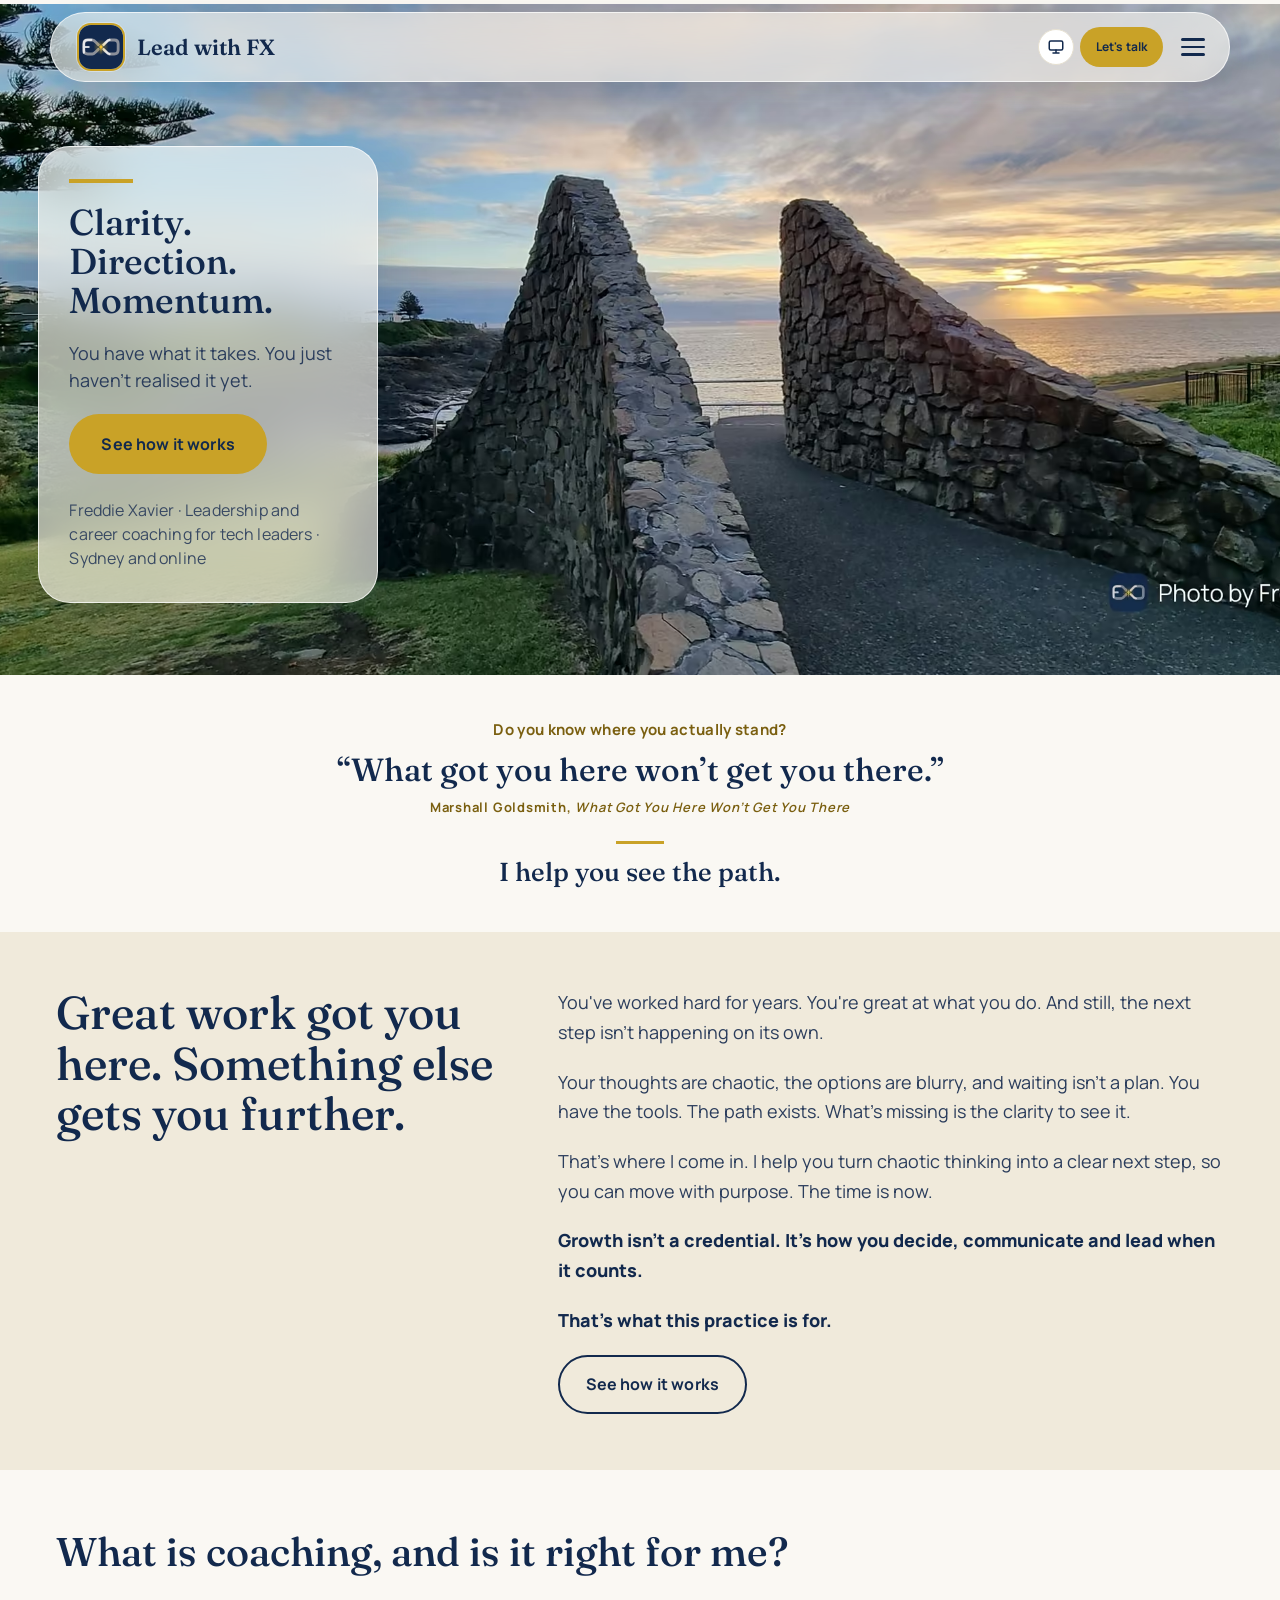
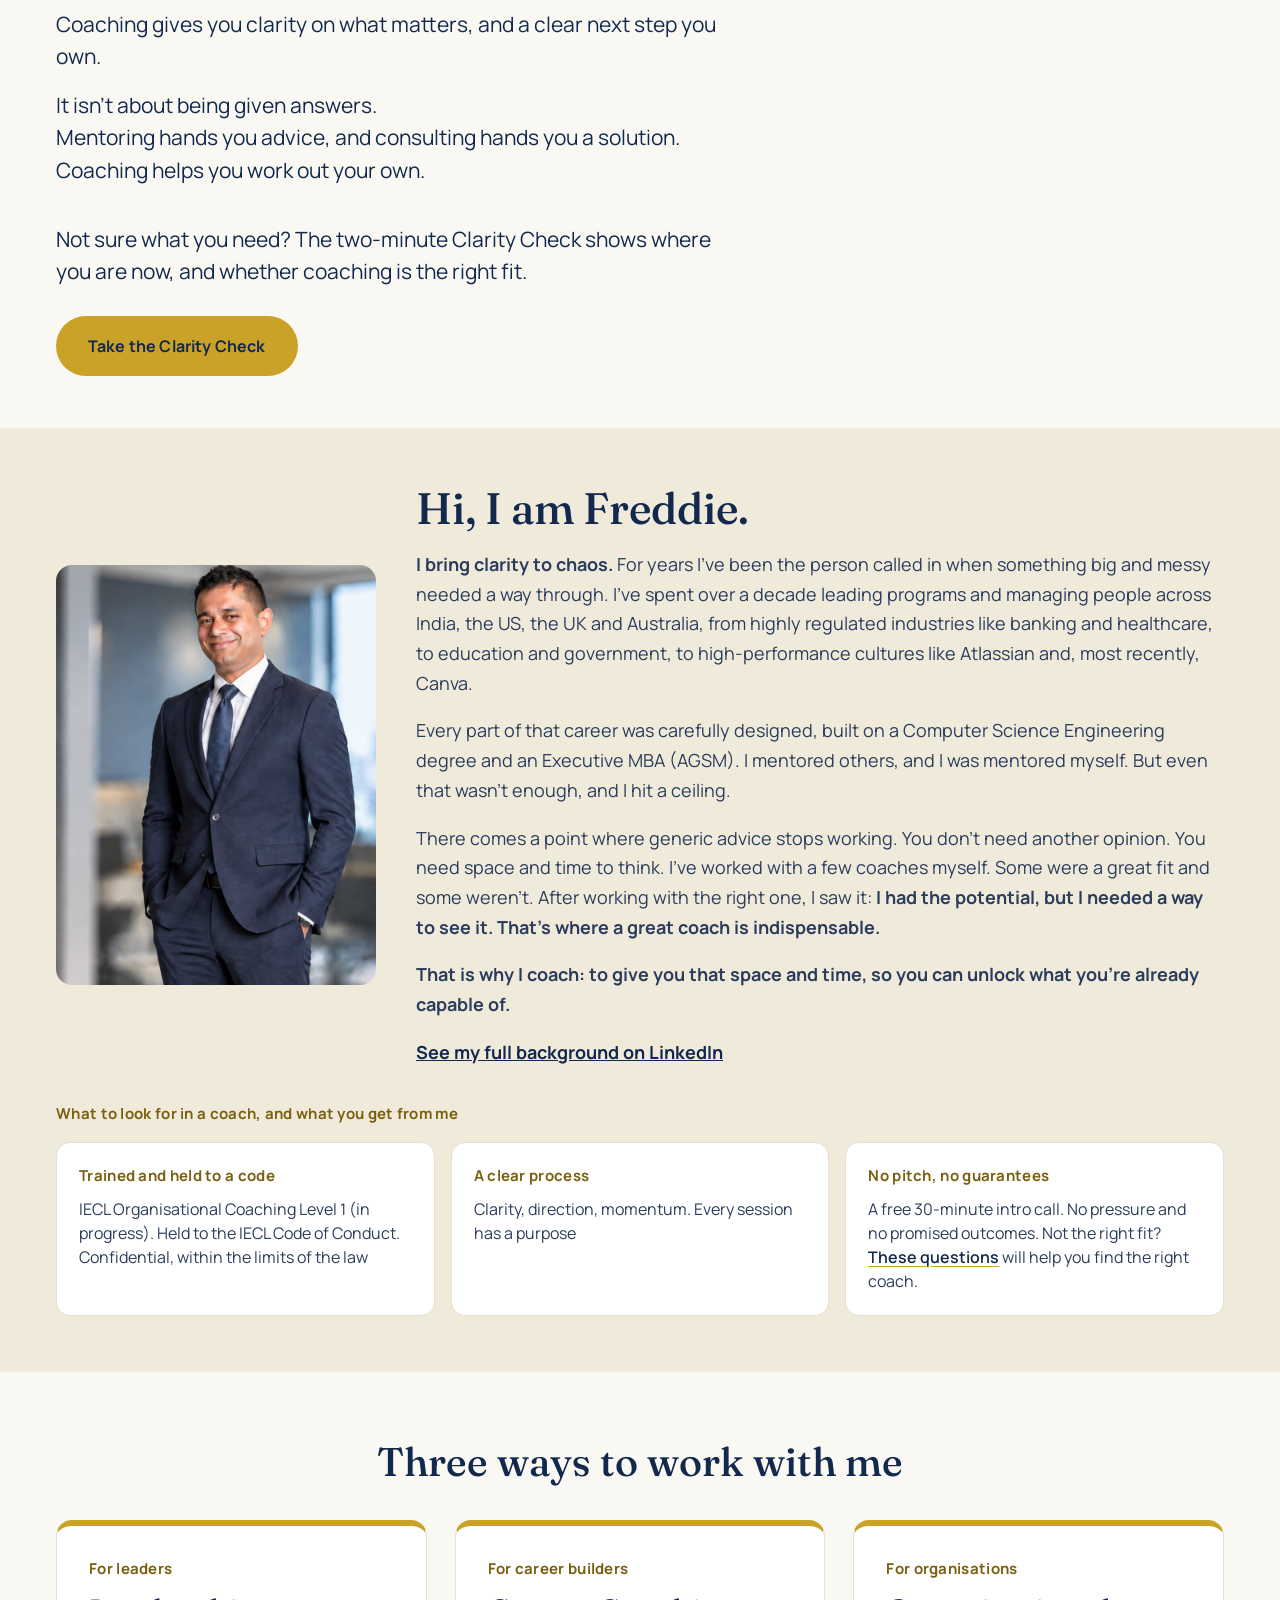
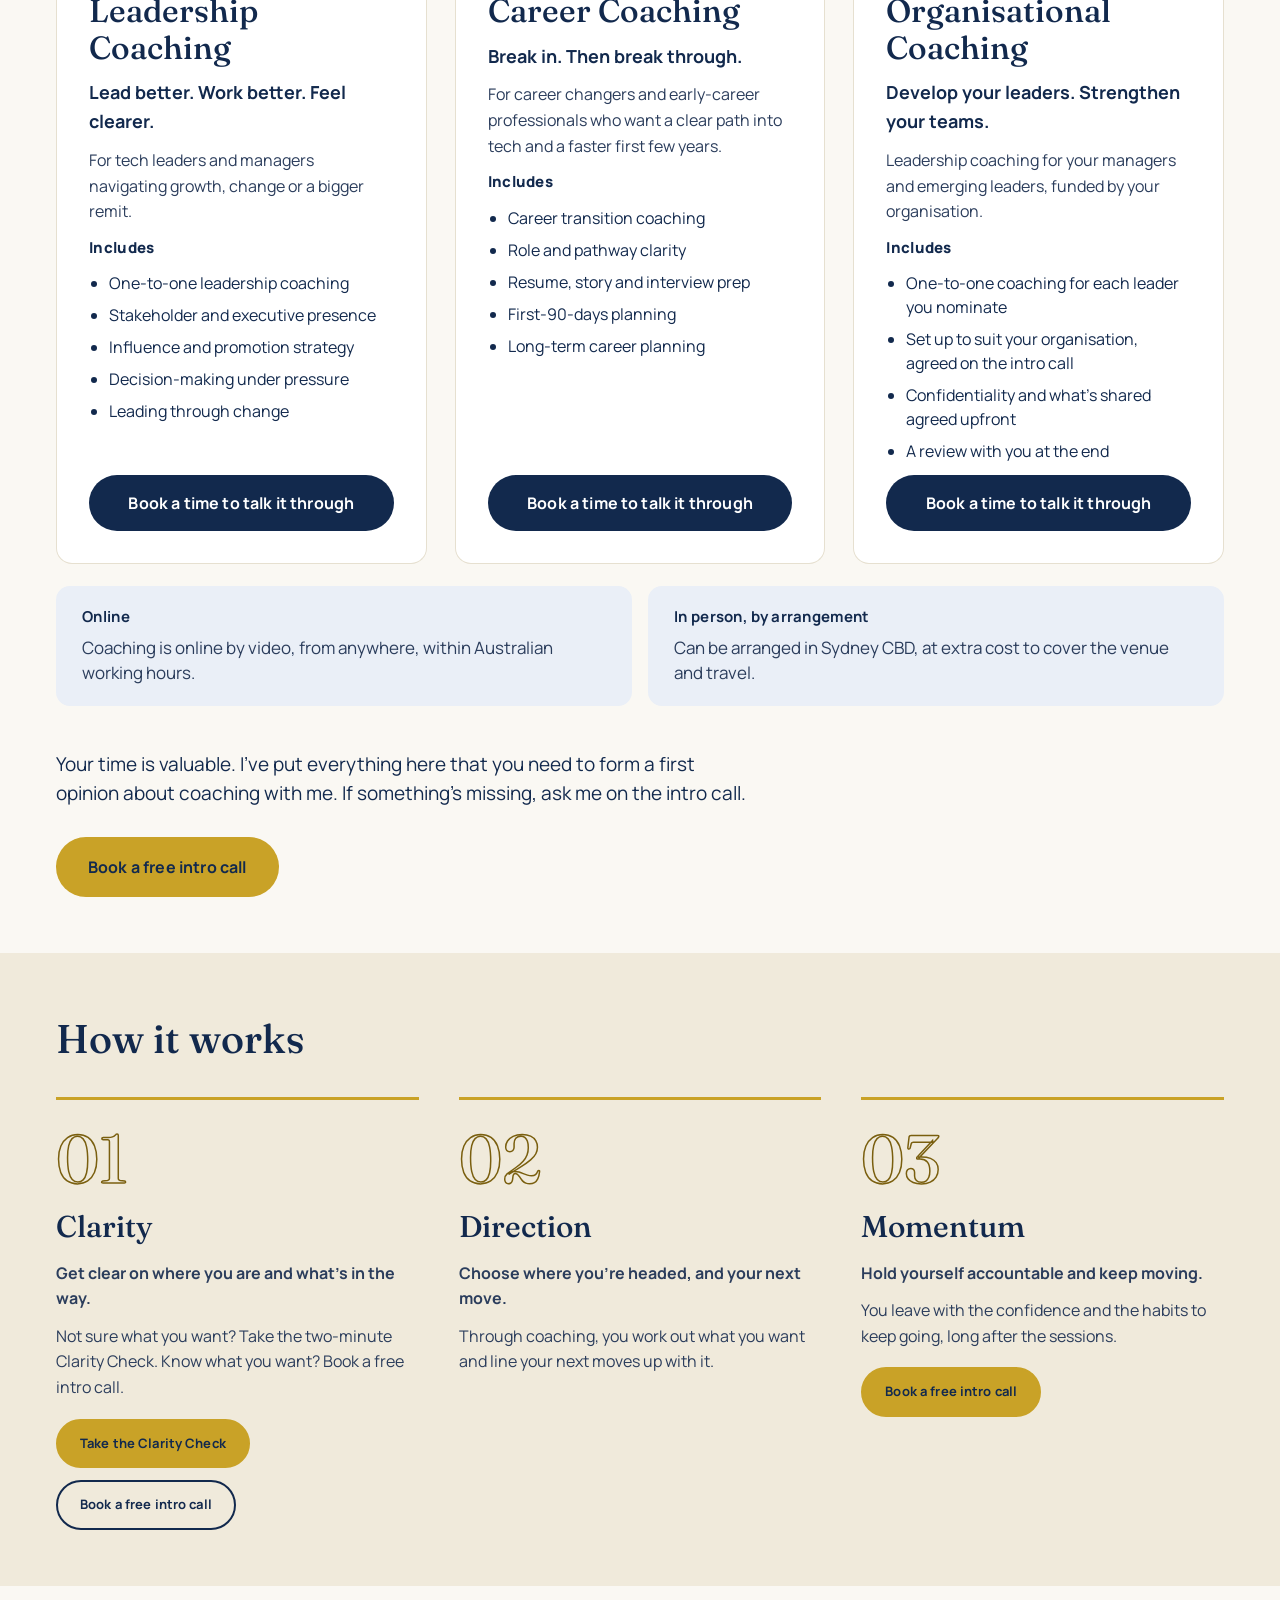
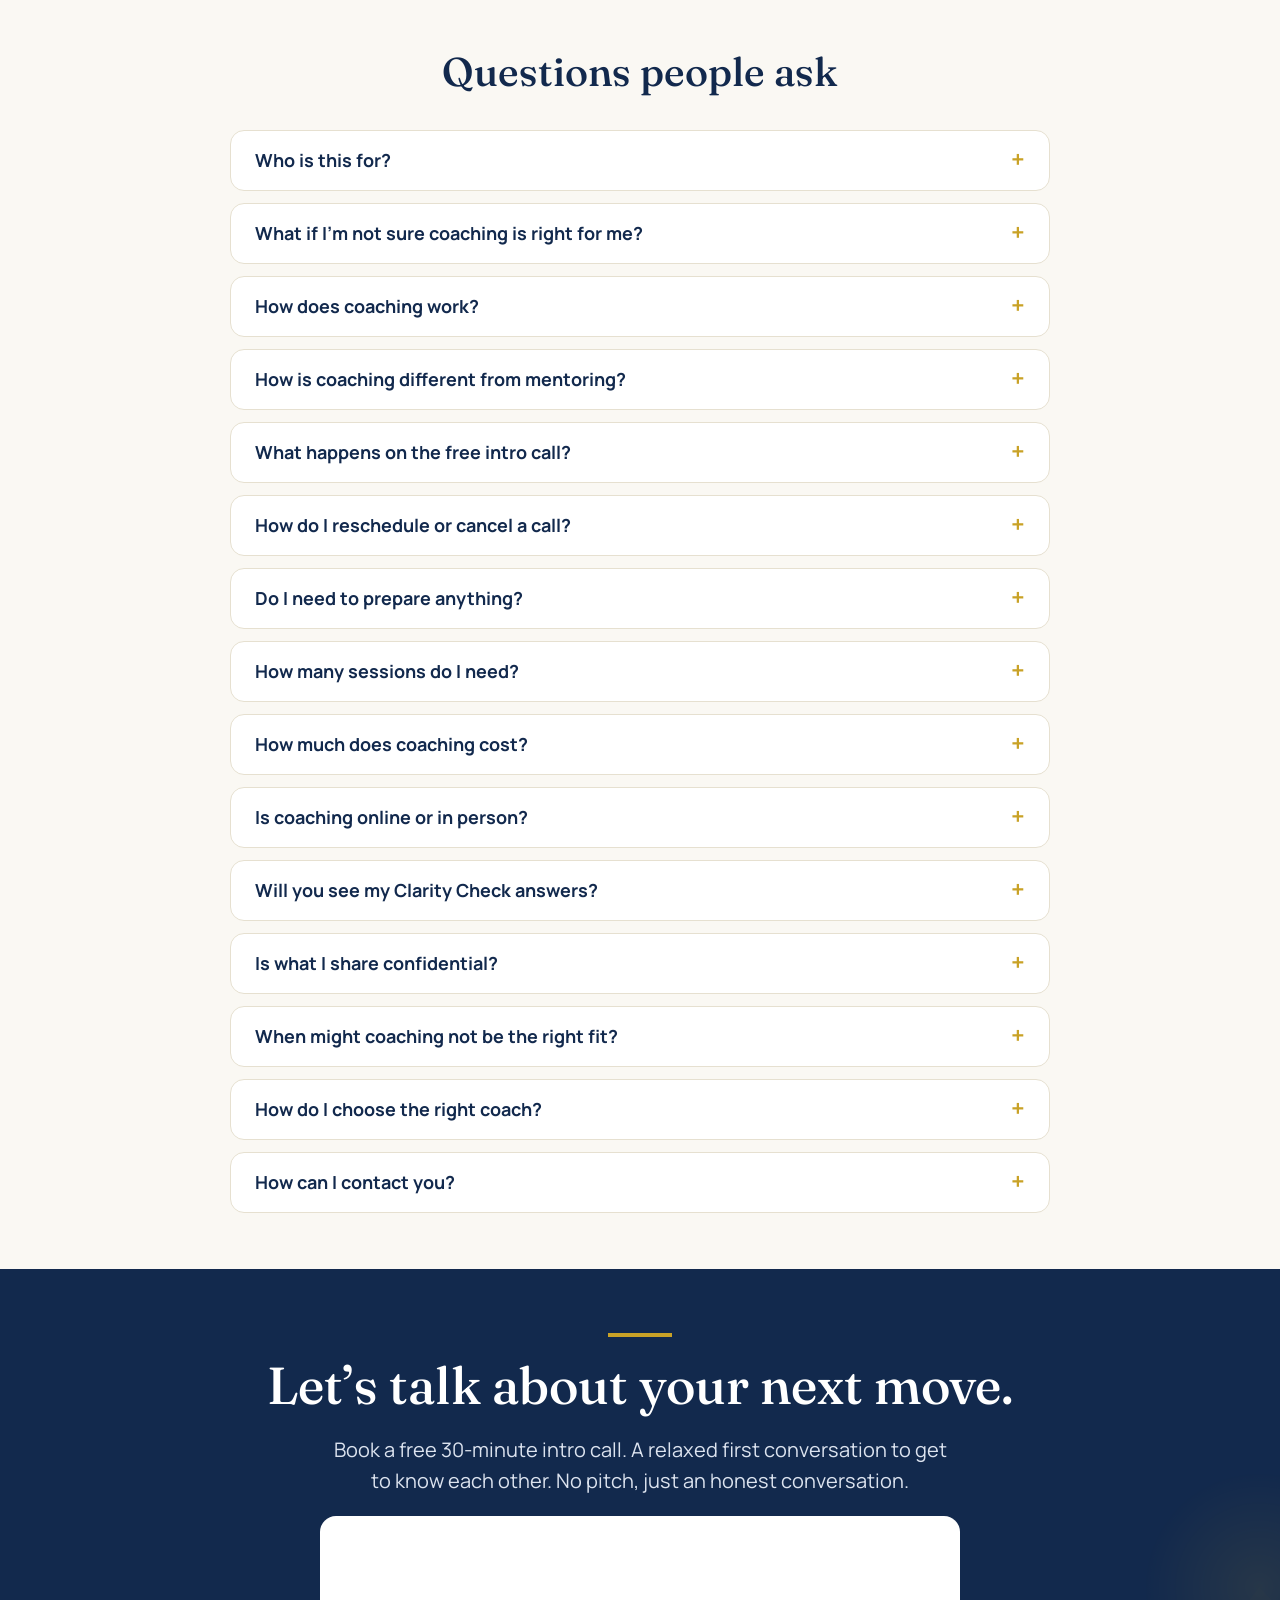
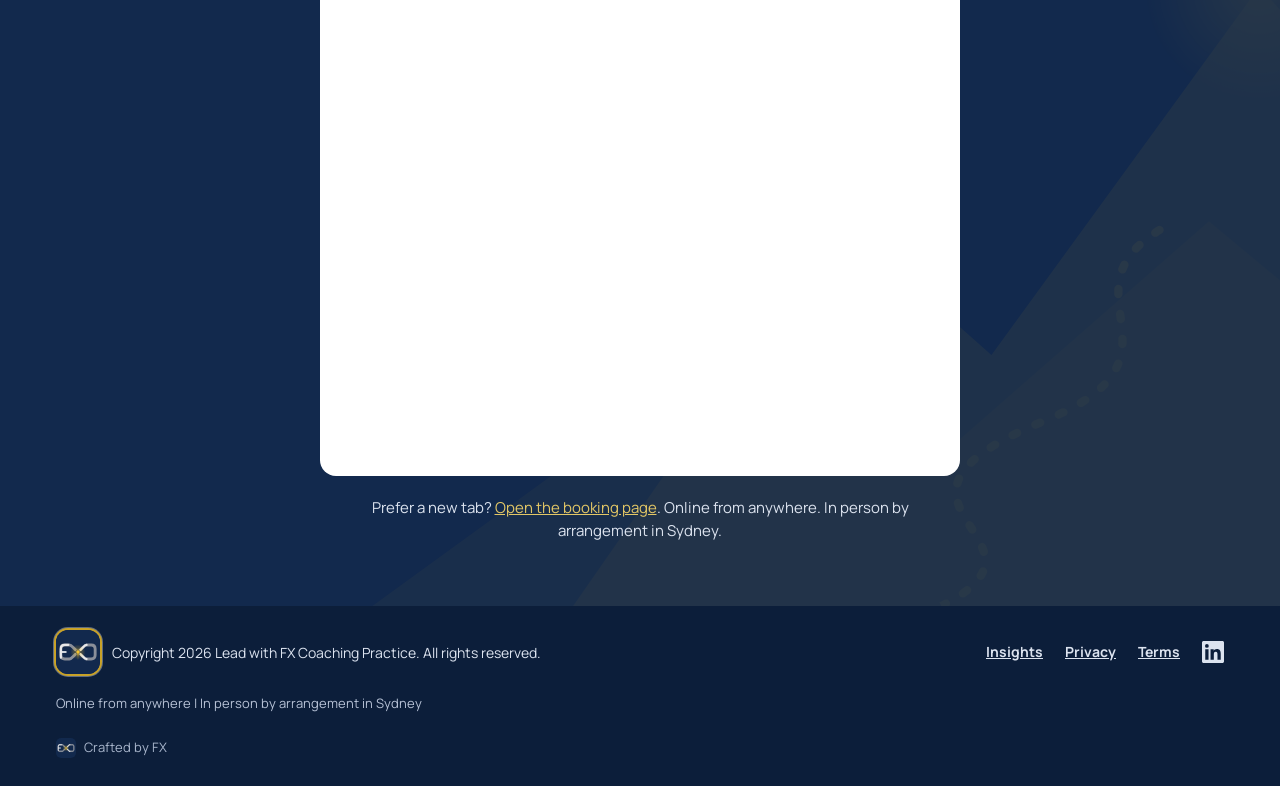
==== index.html @ ae0ab4ae "Hero: move the card clear of the bridge and keep the photo credit visible Co-Authored-By: Claude Son" ====
<!doctype html>
<html lang="en">
<head>
<meta charset="utf-8">
<meta http-equiv="Content-Security-Policy" content="default-src 'self'; script-src 'self' 'sha256-2ufQ0UhHi3+rGdpqQ7IaGDzlIDb8QMgaIqjZW0lpATk=' 'sha256-X4StiVRqpYrQvu+tMo2XAr5zSpNzw90L1ylRMOkAt7A=' 'sha256-OOnIcDbN0qAFC7D131D8ZDPQ1z05ZRPEQe1DuTAQ84c=' 'sha256-YZJuyROIG2KQkPyxyrVtnGCEO/Y77B6Yl5Ez3kwA5Gg=' https://assets.calendly.com https://gc.zgo.at https://challenges.cloudflare.com; style-src 'self' 'unsafe-inline' https://assets.calendly.com; img-src 'self' data: https://leadwithfx.goatcounter.com https://assets.calendly.com https://*.calendly.com; font-src 'self'; connect-src 'self' https://clarity-report.leadwithfx.workers.dev https://leadwithfx.goatcounter.com https://*.calendly.com; frame-src https://calendly.com https://challenges.cloudflare.com; base-uri 'self'; form-action 'self'; object-src 'none'">
<meta name="tdm-reservation" content="1">
<meta name="tdm-policy" content="https://leadwithfx.com/terms.html">
<meta name="robots" content="index,follow,noai,noimageai">
<meta name="viewport" content="width=device-width, initial-scale=1">
<title>Leadership &amp; Career Coaching for Tech Leaders | Sydney &amp; Online | Lead with FX Coaching Practice</title>
<meta name="description" content="Leadership and career coaching for tech leaders, managers, career changers and early-career professionals. Online from anywhere, with in-person sessions in Sydney CBD by arrangement. Book a free 30-minute intro call.">
<link rel="canonical" href="https://leadwithfx.com/">
<meta name="google-site-verification" content="v1JscwedEsc5ATlHTdnv7Ork-d0V5DIsEmRDX_oUsU8">
<meta name="theme-color" content="#12294D">
<meta property="og:type" content="website">
<meta property="og:site_name" content="Lead with FX">
<meta property="og:title" content="Lead with FX | Leadership &amp; Career Coaching Practice">
<meta property="og:description" content="Leadership and career coaching for tech leaders and career builders. Online from anywhere, in person by arrangement in Sydney. Book a free intro call.">
<meta property="og:url" content="https://leadwithfx.com/">
<meta property="og:image" content="https://leadwithfx.com/og.png">
<meta name="twitter:card" content="summary_large_image">
<link rel="icon" href="favicon.svg" type="image/svg+xml">
<link rel="apple-touch-icon" href="apple-touch-icon.png">
<script data-goatcounter="https://leadwithfx.goatcounter.com/count" async src="https://gc.zgo.at/count.js"></script>
<link rel="preload" href="fonts/manrope.woff" as="font" type="font/woff" crossorigin>
<link rel="preload" href="fonts/fraunces.woff" as="font" type="font/woff" crossorigin>
<script>try{var t=localStorage.getItem("lwfx-theme");if(t==="light"||t==="dark")document.documentElement.setAttribute("data-theme",t)}catch(e){}</script>
<link rel="preload" as="image" href="hero-photo-2200.avif" type="image/avif" media="(min-width:901px)" fetchpriority="high">
<link rel="preload" as="image" href="hero-photo-1600.avif" type="image/avif" media="(max-width:900px)" fetchpriority="high">
<link rel="stylesheet" href="styles.css?v=20261202">
<script type="application/ld+json">{"@context": "https://schema.org", "@graph": [{"@type": "ProfessionalService", "@id": "https://leadwithfx.com/#business", "name": "Lead with FX", "url": "https://leadwithfx.com/", "image": "https://leadwithfx.com/og.png", "logo": "https://leadwithfx.com/logo-mark.png", "description": "Leadership and career coaching for tech leaders, managers, career changers and early-career professionals. Online from anywhere, with in-person sessions in Sydney CBD by arrangement.", "areaServed": [{"@type": "City", "name": "Sydney"}, {"@type": "Place", "name": "Online from anywhere"}], "founder": {"@id": "https://leadwithfx.com/#freddie"}, "email": "leadwithfx@gmail.com", "sameAs": ["https://www.linkedin.com/in/freddiexavier"]}, {"@type": "Person", "@id": "https://leadwithfx.com/#freddie", "name": "Freddie Xavier", "jobTitle": "Leadership and career coach", "url": "https://leadwithfx.com/", "image": "https://leadwithfx.com/headshot.jpg", "sameAs": ["https://www.linkedin.com/in/freddiexavier"], "worksFor": {"@id": "https://leadwithfx.com/#business"}}, {"@type": "FAQPage", "mainEntity": [{"@type": "Question", "name": "Who is this for?", "acceptedAnswer": {"@type": "Answer", "text": "Tech leaders and managers who want to step up, and career changers and early-career professionals who want a clear direction. If you're capable but unsure of the next move, this is for you."}}, {"@type": "Question", "name": "What if I'm not sure coaching is right for me?", "acceptedAnswer": {"@type": "Answer", "text": "Start with the two-minute Clarity Check, or book the free intro call. There is no obligation either way."}}, {"@type": "Question", "name": "How does coaching work?", "acceptedAnswer": {"@type": "Answer", "text": "It starts with a free intro call, a relaxed conversation to get to know each other and see if we click. If we both want to go ahead, we sign a short agreement covering confidentiality and the other terms. Then we meet for sessions, ideally once a month. Life happens, so extra casual sessions are available during that period, subject to my availability."}}, {"@type": "Question", "name": "How is coaching different from mentoring?", "acceptedAnswer": {"@type": "Answer", "text": "A mentor shares what worked for them. A coach helps you find your own answers and act on them. I've done both, and coaching is how I help you unlock what's already strong in you. See what coaching is."}}, {"@type": "Question", "name": "What happens on the free intro call?", "acceptedAnswer": {"@type": "Answer", "text": "It's a relaxed 30-minute conversation to get to know each other and see if we click. I'll learn a little about where you are and where you want to go. No pitch."}}, {"@type": "Question", "name": "How do I reschedule or cancel a call?", "acceptedAnswer": {"@type": "Answer", "text": "Use the link in your booking confirmation email. If you can't, email me at leadwithfx@gmail.com, ideally at least 72 hours before the call."}}, {"@type": "Question", "name": "Do I need to prepare anything?", "acceptedAnswer": {"@type": "Answer", "text": "No. Come as you are. If it helps, think about one decision or goal that's on your mind."}}, {"@type": "Question", "name": "How many sessions do I need?", "acceptedAnswer": {"@type": "Answer", "text": "I recommend four sessions over four months. That is where I find coaching goes beneath the surface and people start to unlock what they’re capable of."}}, {"@type": "Question", "name": "How much does coaching cost?", "acceptedAnswer": {"@type": "Answer", "text": "Sessions are $250 to $350 each, including GST, depending on the format and how often we meet. I recommend four sessions over four months, so most people invest between $1,000 and $1,400 in total. We'll talk through your goals and agree what fits on a free intro call, with no pressure to book."}}, {"@type": "Question", "name": "Is coaching online or in person?", "acceptedAnswer": {"@type": "Answer", "text": "Online. Coaching is by video, from anywhere, within Australian working hours. In-person sessions can be arranged in Sydney CBD, at extra cost to cover the venue and travel."}}, {"@type": "Question", "name": "Will you see my Clarity Check answers?", "acceptedAnswer": {"@type": "Answer", "text": "Only if you ask me to. Your answers stay in your browser unless you choose to have your full Clarity Report prepared and tick the box that lets me see them before a call."}}, {"@type": "Question", "name": "Is what I share confidential?", "acceptedAnswer": {"@type": "Answer", "text": "Yes. What you share stays between us, within the limits of the law. If your organisation is funding the coaching, what is shared with them is agreed upfront and covers only what you are comfortable sharing. I'm completing my certification through IECL, and as a participant I'm held to the IECL Code of Conduct."}}, {"@type": "Question", "name": "When might coaching not be the right fit?", "acceptedAnswer": {"@type": "Answer", "text": "If coaching isn’t right for you at the moment, that’s fine. The intro call will help us both see that. And if we turn out not to be the right fit, the next question will help you find someone who is."}}, {"@type": "Question", "name": "How do I choose the right coach?", "acceptedAnswer": {"@type": "Answer", "text": "Whoever you choose, ask them: What training do you have, and what is still in progress? What code of conduct do you work to? How do you keep what I share confidential? What does a session look like? Is there a free first call with no hard sell? Be wary of anyone who guarantees results or promises to hand you the answers. I’m happy to answer every one of these, including that my IECL certification is in progress. If we’re not the right fit, I’d rather you find someone who is."}}, {"@type": "Question", "name": "How can I contact you?", "acceptedAnswer": {"@type": "Answer", "text": "Drop me a message on this page, or email me at leadwithfx@gmail.com. I'll reply as soon as I see it, but please allow up to 72 hours. If you'd rather talk, book a free intro call."}}]}]}</script>
</head>
<body>

<!-- To change where every "Book a free intro call" button goes, search this file for https://calendly.com/freddie-rx and replace it. -->

<header class="nav">
  <div class="wrap nav-inner">
    <a class="brand" href="#top" aria-label="Lead with FX home">
      <!-- Replace this placeholder with: <img src="logo.png" alt="Lead with FX" height="48"> -->
      <img class="logo-img" src="logo-mark.svg" alt="" width="44" height="44">
      <span class="brand-name">Lead with FX</span>
    </a>
    <nav class="nav-links" id="nav-links" aria-label="Main">
      <a href="#what-is-coaching">Is Coaching For You?</a>
      <a href="#about">Why Me?</a>
      <a href="#coaching">Work Together</a>
      <a href="#method">How It Works</a>
      <a href="#faq">Questions?</a>
      <a href="#contact">Contact</a>
      <a class="btn btn-gold btn-sm" href="#book">Let's talk</a>
    </nav>
    <button id="nav-toggle" class="nav-toggle" type="button" aria-expanded="false" aria-controls="nav-links" aria-label="Open menu"><span></span><span></span><span></span></button>
  </div>
</header>

<a class="skip" href="#main">Skip to content</a>
<main id="main">

<section id="top" class="hero">
  <div class="wrap hero-inner">
    <div class="hero-copy glass">
      <div class="rule"></div>
      <h1><a class="h1-link" href="#method">Clarity. Direction. Momentum.</a></h1>
      <p class="hero-sub">You have what it takes. You just haven&rsquo;t realised it yet.</p>
      <a class="btn btn-gold" href="#method">See how it works</a>
      <p class="hero-by">Freddie Xavier &middot; Leadership and career coaching for tech leaders &middot; Sydney and online</p>
    </div>
  </div>
</section>

<section class="statement">
  <div class="wrap center">
    <h2 class="eyebrow">Do you know where you actually stand?</h2>
    <figure class="pullquote">
      <blockquote class="statement-text">&ldquo;What got you here won&rsquo;t get you there.&rdquo;</blockquote>
      <figcaption>Marshall Goldsmith, <cite>What Got You Here Won&rsquo;t Get You There</cite></figcaption>
    </figure>
    <p class="quote-after">I help you see the path.</p>
  </div>
</section>

<section id="story" class="story">
  <div class="wrap story-inner">
    <h2 class="story-heading">Great work got you here. Something else gets you further.</h2>
    <div class="story-body">
      <p>You've worked hard for years. You're great at what you do. And still, the next step isn't happening on its own.</p>
      <p>Your thoughts are chaotic, the options are blurry, and waiting isn't a plan. You have the tools. The path exists. What's missing is the clarity to see it.</p>
      <p>That's where I come in. I help you turn chaotic thinking into a clear next step, so you can move with purpose. The time is now.</p>
      <p class="strong">Growth isn't a credential. It's how you decide, communicate and lead when it counts.</p>
      <p class="strong">That's what this practice is for.</p>
      <a class="btn btn-outline" href="#method">See how it works</a>
    </div>
  </div>
</section>

<section id="what-is-coaching" class="diff">
  <div class="wrap">
    <h2 class="section-title">What is coaching, and is it right for me?</h2>
    <p class="diff-note">Coaching gives you clarity on what matters, and a clear next step you own.</p>
    <p class="diff-note">It isn&rsquo;t about being given answers.<br>Mentoring hands you advice, and consulting hands you a solution. Coaching helps you work out your own.</p>
    <p class="diff-note diff-gap">Not sure what you need? The two-minute Clarity Check shows where you are now, and whether coaching is the right fit.</p>
    <div class="diff-cta"><a class="btn btn-gold" href="quiz.html">Take the Clarity Check</a></div>
  </div>
</section>

<section id="about" class="about">
  <div class="wrap about-inner">
    
    <img class="headshot" src="headshot.jpg" alt="Freddie Xavier" width="320" height="420">
    <div class="about-text">
      <h2>Hi, I am Freddie.</h2>
      <p><strong>I bring clarity to chaos.</strong> For years I&rsquo;ve been the person called in when something big and messy needed a way through. I&rsquo;ve spent over a decade leading programs and managing people across India, the US, the UK and Australia, from highly regulated industries like banking and healthcare, to education and government, to high-performance cultures like Atlassian and, most recently, Canva.</p>
      <p>Every part of that career was carefully designed, built on a Computer Science Engineering degree and an Executive MBA (AGSM). I mentored others, and I was mentored myself. But even that wasn&rsquo;t enough, and I hit a ceiling.</p>
      <p>There comes a point where generic advice stops working. You don&rsquo;t need another opinion. You need space and time to think. I&rsquo;ve worked with a few coaches myself. Some were a great fit and some weren&rsquo;t. After working with the right one, I saw it: <strong>I had the potential, but I needed a way to see it. That&rsquo;s where a great coach is indispensable.</strong></p>
      <p><strong>That is why I coach: to give you that space and time, so you can unlock what you&rsquo;re already capable of.</strong></p>
      <p><a class="about-link" href="https://www.linkedin.com/in/freddiexavier" target="_blank" rel="noopener">See my full background on LinkedIn</a></p>
    </div>
  </div>
  <div class="wrap">
    <h3 class="eyebrow again">What to look for in a coach, and what you get from me</h3>
    <div class="creds six">
      <div class="cred"><div class="label">Trained and held to a code</div><p>IECL Organisational Coaching Level 1 (in progress). Held to the IECL Code of Conduct. Confidential, within the limits of the law</p></div>
      <div class="cred"><div class="label">A clear process</div><p>Clarity, direction, momentum. Every session has a purpose</p></div>
      <div class="cred"><div class="label">No pitch, no guarantees</div><p>A free 30-minute intro call. No pressure and no promised outcomes. Not the right fit? <a class="faq-link" href="#choose-coach">These questions</a> will help you find the right coach.</p></div>
    </div>
  </div>
</section>

<section id="coaching" class="coaching">
  <div class="wrap">
    <h2 class="section-title">Three ways to work with me</h2>
    <div class="cards">
      <article class="card">
        <div class="label">For leaders</div>
        <h3>Leadership Coaching</h3>
        <p class="tagline">Lead better. Work better. Feel clearer.</p>
        <p>For tech leaders and managers navigating growth, change or a bigger remit.</p>
        <div class="includes">Includes</div>
        <ul>
          <li>One-to-one leadership coaching</li>
          <li>Stakeholder and executive presence</li>
          <li>Influence and promotion strategy</li>
          <li>Decision-making under pressure</li>
          <li>Leading through change</li>
        </ul>
        <a class="btn btn-navy" href="https://calendly.com/freddie-rx">Book a time to talk it through</a>
      </article>
      <article class="card">
        <div class="label">For career builders</div>
        <h3>Career Coaching</h3>
        <p class="tagline">Break in. Then break through.</p>
        <p>For career changers and early-career professionals who want a clear path into tech and a faster first few years.</p>
        <div class="includes">Includes</div>
        <ul>
          <li>Career transition coaching</li>
          <li>Role and pathway clarity</li>
          <li>Resume, story and interview prep</li>
          <li>First-90-days planning</li>
          <li>Long-term career planning</li>
        </ul>
        <a class="btn btn-navy" href="https://calendly.com/freddie-rx">Book a time to talk it through</a>
      </article>
      <article class="card">
        <div class="label">For organisations</div>
        <h3>Organisational Coaching</h3>
        <p class="tagline">Develop your leaders. Strengthen your teams.</p>
        <p>Leadership coaching for your managers and emerging leaders, funded by your organisation.</p>
        <div class="includes">Includes</div>
        <ul>
          <li>One-to-one coaching for each leader you nominate</li>
          <li>Set up to suit your organisation, agreed on the intro call</li>
          <li>Confidentiality and what&rsquo;s shared agreed upfront</li>
          <li>A review with you at the end</li>
        </ul>
        <a class="btn btn-navy" href="https://calendly.com/freddie-rx">Book a time to talk it through</a>
      </article>
    </div>
    <div class="meet">
      <div class="meet-card">
        <div class="label">Online</div>
        <p>Coaching is online by video, from anywhere, within Australian working hours.</p>
      </div>
      <div class="meet-card">
        <div class="label">In person, by arrangement</div>
        <p>Can be arranged in Sydney CBD, at extra cost to cover the venue and travel.</p>
      </div>
    </div>
    <p class="time-note">Your time is valuable. I&rsquo;ve put everything here that you need to form a first opinion about coaching with me. If something&rsquo;s missing, ask me on the intro call.</p>
    <div class="diff-cta"><a class="btn btn-gold" href="https://calendly.com/freddie-rx">Book a free intro call</a></div>
  </div>
</section>

<section class="proof" hidden><!-- Hidden until real testimonials are available: remove the hidden attribute to show. -->
  <div class="wrap">
    <h2 class="section-title">The outcomes speak for themselves</h2>
    <div class="cards three">
      <!-- Replace each placeholder card with a real client testimonial once you have permission to use it. -->
      <article class="quote"><div class="quote-head">[OUTCOME HEADLINE]</div><p>[Client quote coming soon]</p><div class="label">[ROLE, INDUSTRY]</div></article>
      <article class="quote"><div class="quote-head">[OUTCOME HEADLINE]</div><p>[Client quote coming soon]</p><div class="label">[ROLE, INDUSTRY]</div></article>
      <article class="quote"><div class="quote-head">[OUTCOME HEADLINE]</div><p>[Client quote coming soon]</p><div class="label">[ROLE, INDUSTRY]</div></article>
    </div>
  </div>
</section>

<section id="method" class="method">
  <div class="wrap">
    <h2 class="section-title light">How it works</h2>
    <div class="steps">
      <div class="step">
        <div class="num">01</div>
        <h3>Clarity</h3>
        <p class="step-lead">Get clear on where you are and what's in the way.</p>
        <p>Not sure what you want? Take the two-minute Clarity Check. Know what you want? Book a free intro call.</p>
        <div class="step-actions"><a class="btn btn-gold btn-sm" href="quiz.html">Take the Clarity Check</a><a class="btn btn-outline btn-sm" href="https://calendly.com/freddie-rx">Book a free intro call</a></div>
      </div>
      <div class="step">
        <div class="num">02</div>
        <h3>Direction</h3>
        <p class="step-lead">Choose where you're headed, and your next move.</p>
        <p>Through coaching, you work out what you want and line your next moves up with it.</p>
      </div>
      <div class="step">
        <div class="num">03</div>
        <h3>Momentum</h3>
        <p class="step-lead">Hold yourself accountable and keep moving.</p>
        <p>You leave with the confidence and the habits to keep going, long after the sessions.</p>
        <div class="step-actions"><a class="btn btn-gold btn-sm" href="https://calendly.com/freddie-rx">Book a free intro call</a></div>
      </div>
    </div>
  </div>
</section>

<section id="faq" class="faq">
  <div class="wrap faq-inner">
    <h2 class="section-title">Questions people ask</h2>
    <div class="faq-list">
      <details><summary>Who is this for?</summary><p>Tech leaders and managers who want to step up, and career changers and early-career professionals who want a clear direction. If you're capable but unsure of the next move, this is for you.</p></details>
      <details><summary>What if I&rsquo;m not sure coaching is right for me?</summary><p>Start with the two-minute <a href="quiz.html">Clarity Check</a>, or book the free intro call. There is no obligation either way.</p></details>
      <details><summary>How does coaching work?</summary><p>It starts with a free intro call, a relaxed conversation to get to know each other and see if we click. If we both want to go ahead, we sign a short agreement covering confidentiality and the other terms. Then we meet for sessions, ideally once a month. Life happens, so extra casual sessions are available during that period, subject to my availability.</p></details>
      <details><summary>How is coaching different from mentoring?</summary><p>A mentor shares what worked for them. A coach helps you find your own answers and act on them. I've done both, and coaching is how I help you unlock what's already strong in you. See <a class="faq-link" href="#what-is-coaching">what coaching is</a>.</p></details>
      <details><summary>What happens on the free intro call?</summary><p>It's a relaxed 30-minute conversation to get to know each other and see if we click. I'll learn a little about where you are and where you want to go. No pitch.</p></details>
      <details><summary>How do I reschedule or cancel a call?</summary><p>Use the link in your booking confirmation email. If you can&rsquo;t, email me at <a href="mailto:leadwithfx@gmail.com">leadwithfx@gmail.com</a>, ideally at least 72 hours before the call.</p></details>
      <details><summary>Do I need to prepare anything?</summary><p>No. Come as you are. If it helps, think about one decision or goal that's on your mind.</p></details>
      <details><summary>How many sessions do I need?</summary><p>I recommend four sessions over four months. That is where I find coaching goes beneath the surface and people start to unlock what they&rsquo;re capable of.</p></details>
      <details><summary>How much does coaching cost?</summary><p>Sessions are $250 to $350 each, including GST, depending on the format and how often we meet. I recommend four sessions over four months, so most people invest between $1,000 and $1,400 in total. We&rsquo;ll talk through your goals and agree what fits on a free intro call, with no pressure to book.</p></details>
      <details><summary>Is coaching online or in person?</summary><p>Online. Coaching is by video, from anywhere, within Australian working hours. In-person sessions can be arranged in Sydney CBD, at extra cost to cover the venue and travel.</p></details>
      <details><summary>Will you see my Clarity Check answers?</summary><p>Only if you ask me to. Your answers stay in your browser unless you choose to have your full Clarity Report prepared and tick the box that lets me see them before a call. See the <a href="privacy.html">privacy page</a>.</p></details>
      <details><summary>Is what I share confidential?</summary><p>Yes. What you share stays between us, within the limits of the law. If your organisation is funding the coaching, what is shared with them is agreed upfront and covers only what you are comfortable sharing. I'm completing my certification through IECL, and as a participant I'm held to the <a class="faq-link" href="https://www.iecl.com/policies" target="_blank" rel="noopener">IECL Code of Conduct</a>.</p></details>
      <details><summary>When might coaching not be the right fit?</summary><p>Coaching isn&rsquo;t therapy, so it isn&rsquo;t the right place for mental health concerns. A GP or psychologist is the right first step there. It also isn&rsquo;t for people who want me to hand over the answers (that&rsquo;s mentoring or consulting), or who aren&rsquo;t ready to make a change or put in the thinking between sessions. If coaching isn&rsquo;t right for you at the moment, that&rsquo;s fine. The intro call will help us both see that. And if we turn out not to be the right fit, the next question will help you find someone who is.</p></details>
      <details id="choose-coach"><summary>How do I choose the right coach?</summary><p>Whoever you choose, ask them: What training do you have, and what is still in progress? What code of conduct do you work to? How do you keep what I share confidential? What does a session look like? Is there a free first call with no hard sell? Be wary of anyone who guarantees results or promises to hand you the answers. I&rsquo;m happy to answer every one of these, including that my IECL certification is in progress. If we&rsquo;re not the right fit, I&rsquo;d rather you find someone who is.</p></details>
      <details id="contact"><summary>How can I contact you?</summary><div class="faq-body"><p>Drop me a message here, or email me at <a href="mailto:leadwithfx@gmail.com">leadwithfx@gmail.com</a>. I&rsquo;ll reply as soon as I see it, but please allow up to 72 hours. If you&rsquo;d rather talk, <a href="https://calendly.com/freddie-rx">book a free intro call</a>.</p>
        <div class="msgbox" id="msgbox">
          <button type="button" class="btn btn-gold btn-sm" id="msg-open" aria-expanded="false" aria-controls="msg-form" hidden>Drop me a message</button>
          <form id="msg-form" novalidate hidden>
            <div id="msg-step1" class="msg-step">
              <label for="msg-name">Your name</label>
              <input id="msg-name" type="text" autocomplete="given-name" maxlength="60" required>
              <label for="msg-email">Your email address</label>
              <input id="msg-email" type="email" autocomplete="email" maxlength="254" required>
              <label for="msg-text">Your message</label>
              <textarea id="msg-text" rows="5" maxlength="2000" required></textarea>
              <input id="msg-hp" class="hp" type="text" tabindex="-1" autocomplete="off" aria-hidden="true">
              <label class="msg-consent"><input id="msg-ok" type="checkbox"><span>I agree that Freddie can use my name, email and message to reply to me. <a href="privacy.html#messages">Privacy</a></span></label>
              <div id="msg-ts"></div>
              <button type="submit" class="btn btn-gold btn-sm">Email me a code</button>
            </div>
            <div id="msg-step2" class="msg-step" hidden>
              <p id="msg-sent-to"></p>
              <label for="msg-code">6-digit code</label>
              <input id="msg-code" type="text" inputmode="numeric" autocomplete="one-time-code" pattern="[0-9]*" maxlength="6">
              <div class="msg-row"><button type="submit" class="btn btn-gold btn-sm">Verify and send</button><button type="button" class="btn-link" id="msg-back">Change my details</button></div>
            </div>
            <p id="msg-status" role="status" aria-live="polite"></p>
          </form>
          <p id="msg-done" role="status" aria-live="polite" tabindex="-1" hidden></p>
        </div></div></details>
    </div>
  </div>
</section>

<section id="book" class="cta">
  <div class="wrap cta-inner">
    <div class="rule"></div>
    <h2>Let&rsquo;s talk about your next move.</h2>
    <p>Book a free 30-minute intro call. A relaxed first conversation to get to know each other. No pitch, just an honest conversation.</p>
    <div class="calendly-card">
      <div class="calendly-inline-widget" data-url="https://calendly.com/freddie-rx?hide_gdpr_banner=1" style="min-width:320px;height:560px;"></div>
      <script type="text/javascript" src="https://assets.calendly.com/assets/external/widget.js" async></script>
    </div>
    <p class="small">Prefer a new tab? <a class="alt-link" href="https://calendly.com/freddie-rx">Open the booking page</a>. Online from anywhere. In person by arrangement in Sydney.</p>
  </div>
</section>

</main>

<footer class="footer">
  <div class="wrap footer-inner">
    <div class="footer-brand">
      <img class="logo-img" src="logo-mark.svg" alt="" width="40" height="40">
      <span>Copyright 2026 Lead with FX Coaching Practice. All rights reserved.</span>
    </div>
    <nav class="footer-links" aria-label="Footer">
      <a href="insights.html">Insights</a><a href="privacy.html">Privacy</a><a href="terms.html">Terms</a>
      <a class="footer-social" href="https://www.linkedin.com/in/freddiexavier" target="_blank" rel="noopener" aria-label="Freddie Xavier on LinkedIn"><svg viewBox="0 0 24 24" width="22" height="22" aria-hidden="true" fill="currentColor"><path d="M20.45 20.45h-3.56v-5.57c0-1.33-.03-3.04-1.85-3.04-1.86 0-2.14 1.45-2.14 2.94v5.67H9.34V9h3.41v1.56h.05c.48-.9 1.64-1.85 3.37-1.85 3.6 0 4.27 2.37 4.27 5.45v6.29zM5.34 7.43a2.06 2.06 0 1 1 0-4.12 2.06 2.06 0 0 1 0 4.12zM7.12 20.45H3.56V9h3.56v11.45zM22.22 0H1.77C.79 0 0 .77 0 1.73v20.54C0 23.23.79 24 1.77 24h20.45c.98 0 1.78-.77 1.78-1.73V1.73C24 .77 23.2 0 22.22 0z"/></svg></a>
    </nav>
    <div class="footer-note">Online from anywhere | In person by arrangement in Sydney<span id="visitors" class="visitors" hidden></span></div>
    <a class="footer-credit" href="https://portfolio.leadwithfx.workers.dev/" target="_blank" rel="noopener" aria-label="Portfolio: websites and apps by FX"><img src="logo-mark.png" width="20" height="20" alt="" loading="lazy">Crafted by FX</a>
  </div>
</footer>
<div class="sticky-cta" id="sticky" aria-hidden="true"><a class="btn btn-gold" href="#book" tabindex="-1">Book a free intro call</a></div>
<script>
(function(){
  var bar=document.getElementById("sticky");if(!bar||!("IntersectionObserver" in window))return;
  var hero=document.querySelector(".hero .btn"),book=document.getElementById("book"),vis={hero:true,book:false};
  function upd(){var on=!vis.hero&&!vis.book;bar.classList.toggle("on",on);bar.setAttribute("aria-hidden",on?"false":"true");bar.querySelector("a").tabIndex=on?0:-1}
  new IntersectionObserver(function(e){vis.hero=e[0].isIntersecting;upd()}).observe(hero);
  new IntersectionObserver(function(e){vis.book=e[0].isIntersecting;upd()},{threshold:.05}).observe(book);
})();
</script>

<script>
(function(){
  document.documentElement.classList.add("js");
  var sel=".statement .wrap>*,.story .wrap>*,.card,.meet-card,.diff-card,.step,.about-text,.headshot,.cred,.faq-list details,.testimonial,.proof .wrap>*";
  var els=[].slice.call(document.querySelectorAll(sel));
  els.forEach(function(el,i){el.classList.add("reveal");var sib=el.parentNode?[].indexOf.call(el.parentNode.children,el):0;el.style.setProperty("--d",(Math.min(sib,4)*0.12)+"s")});
  if(!("IntersectionObserver" in window)){els.forEach(function(e){e.classList.add("in")});return}
  var io=new IntersectionObserver(function(es){es.forEach(function(e){if(e.isIntersecting){e.target.classList.add("in");io.unobserve(e.target)}})},{threshold:.12,rootMargin:"0px 0px -40px 0px"});
  els.forEach(function(e){io.observe(e)});
})();
</script>
<script>
/* Unique-visitor counter from GoatCounter. Shows only once the count reaches MIN_TO_SHOW (set to 0 to always show).
   Needs GoatCounter > Settings > "Allow adding visitor counts on your website" ticked. */
(function(){
  var MIN_TO_SHOW=100;
  fetch("https://leadwithfx.goatcounter.com/counter/TOTAL.json")
    .then(function(r){return r.ok?r.json():null})
    .then(function(d){
      if(!d)return;
      var n=parseInt(String(d.count_unique).replace(/[^0-9]/g,""),10);
      if(isNaN(n)||n<MIN_TO_SHOW)return;
      var el=document.getElementById("visitors");
      el.textContent=" | "+n.toLocaleString("en-AU")+" unique visitors";
      el.hidden=false;
    }).catch(function(){});
})();
</script>
<script src="nav.js" defer></script>
<script src="contact.js" defer></script>
</body>
</html>
---- styles.css ----
@font-face{font-family:'Manrope';font-style:normal;font-weight:400 800;font-display:swap;src:url(fonts/manrope.woff) format('woff')}
@font-face{font-family:'Fraunces';font-style:normal;font-weight:500 600;font-display:swap;src:url(fonts/fraunces.woff) format('woff')}
:root{
  --ink:#12294D;
  --card:#fff;
  --navy:#12294D;
  --navy-deep:#0C1E3A;
  --gold:#C9A227;
  --gold-text:#7A5F0F;
  --ivory:#FAF8F3;
  --sand:#F0EADB;
  --line:#E6E0D0;
  --ink-soft:#2B3D5C;
  --on-navy:#DCE3EF;
}
*{box-sizing:border-box}
html{scroll-behavior:smooth}
body{margin:0;background:var(--ivory);color:var(--ink);font-family:'Manrope',system-ui,sans-serif;line-height:1.5}
a{color:inherit}
h1,h2,h3{font-family:'Fraunces',Georgia,serif;font-weight:500;margin:0}
p{margin:0}
.wrap{max-width:1280px;margin:0 auto;padding:0 56px}
.center{text-align:center}

/* Buttons */
.btn{display:inline-block;text-decoration:none;font-weight:800;letter-spacing:.06em;font-size:15px;padding:18px 32px;border-radius:999px;text-align:center;transition:opacity .15s}
.btn:hover{opacity:.9}
.btn-sm{font-size:13px;padding:13px 22px}
.btn-gold{background:var(--gold);color:var(--navy)}
.btn-navy{background:var(--navy);color:#fff;font-size:14px;padding:16px 24px;margin-top:auto}
.btn-outline{border:2px solid var(--ink);color:var(--ink);font-size:14px;padding:14px 26px;align-self:flex-start}
.btn:focus-visible,a:focus-visible{outline:3px solid var(--gold);outline-offset:3px}

/* Labels */
.label{font-size:13px;font-weight:800;letter-spacing:.14em;text-transform:uppercase;color:var(--gold-text)}
.eyebrow{font-family:'Manrope',sans-serif;font-size:14px;letter-spacing:.16em;text-transform:uppercase;font-weight:800;color:var(--gold-text)}
.rule{width:64px;height:4px;background:var(--gold)}

/* Nav */
.nav{background:var(--ivory);border-bottom:1px solid var(--line);position:sticky;top:0;z-index:10}
.nav-inner{display:flex;flex-wrap:wrap;gap:16px;align-items:center;justify-content:space-between;padding-top:14px;padding-bottom:14px}
.brand{display:flex;align-items:center;gap:14px;text-decoration:none}
.brand-name{font-family:'Fraunces',Georgia,serif;font-size:22px;font-weight:600}
.nav-links{display:flex;flex-wrap:wrap;gap:26px;align-items:center;font-size:13px;font-weight:800;letter-spacing:.08em;text-transform:uppercase}
.nav-links a{text-decoration:none}
.nav-links a.btn{letter-spacing:.08em}

/* Hero */
.hero{background:var(--navy);color:#fff;position:relative;overflow:hidden}
.hero::before{content:"";position:absolute;inset:0;background:url(hero-bg.svg) center/cover no-repeat;opacity:.16;pointer-events:none}
.hero-inner{position:relative;padding-top:44px;padding-bottom:52px;display:flex;flex-direction:column;gap:20px;align-items:flex-start}
.hero h1{font-size:52px;line-height:1.08;max-width:760px}
.hero-sub{font-size:21px;line-height:1.5;max-width:680px;color:var(--on-navy)}

/* Statement */
.statement{padding:96px 0}
.statement .wrap{display:flex;flex-direction:column;gap:24px;align-items:center}
.statement-text{font-family:'Fraunces',Georgia,serif;font-size:38px;line-height:1.25;max-width:900px}

/* Story */
.story{background:var(--sand)}
.story-inner{padding-top:96px;padding-bottom:96px;display:flex;flex-wrap:wrap;gap:64px}
.story-heading{flex:1 1 320px;font-size:46px;line-height:1.1}
.story-body{flex:1.6 1 440px;display:flex;flex-direction:column;gap:20px;font-size:18px;line-height:1.65;color:var(--ink-soft)}
.story-body .strong{font-weight:800;color:var(--ink)}

/* Coaching */
.coaching{padding:104px 0 96px}
.section-title{font-size:48px;text-align:center;margin-bottom:48px}
.section-title.light{color:#fff;text-align:left}
.cards{display:flex;flex-wrap:wrap;gap:28px}
.card{flex:1 1 400px;min-width:0;background:var(--card);border:1px solid var(--line);border-top:6px solid var(--gold);border-radius:16px;padding:44px 40px;display:flex;flex-direction:column;gap:16px}
.card h3{font-size:32px;line-height:1.15}
.card .tagline{font-size:18px;font-weight:700;color:var(--ink)}
.card p{font-size:16px;line-height:1.6;color:var(--ink-soft)}
.includes{font-size:13px;font-weight:800;letter-spacing:.08em;text-transform:uppercase}
.card ul{margin:0;padding-left:20px;display:flex;flex-direction:column;gap:8px;font-size:16px}
.meet{display:flex;flex-wrap:wrap;gap:20px;margin-top:32px}
.meet-card{flex:1 1 360px;background:#EAEFF7;border-radius:14px;padding:28px 32px;display:flex;flex-direction:column;gap:6px;font-size:17px;color:var(--ink-soft)}
.meet-card .label{color:var(--ink)}

/* Method */
.method{background:var(--navy);color:#fff;padding:96px 0}
.steps{display:flex;flex-wrap:wrap;gap:40px}
.step{flex:1 1 260px;min-width:0;position:relative;padding-top:27px;display:flex;flex-direction:column;gap:12px}
.num{font-size:14px;font-weight:800;letter-spacing:.14em;color:var(--gold)}
.step h3{font-size:30px}
.step-lead{font-weight:700;color:#fff}
.step p{font-size:16px;line-height:1.6;color:var(--on-navy)}

/* About */
.about{padding:96px 0}
.about-inner{display:flex;flex-wrap:wrap;gap:56px;align-items:center;margin-bottom:56px}
.headshot{flex:0 1 320px;width:320px;max-width:100%;height:auto;aspect-ratio:320/420;object-fit:cover;border-radius:16px;background:var(--line)}
.about-text{flex:1.5 1 420px;display:flex;flex-direction:column;gap:18px;font-size:18px;line-height:1.65;color:var(--ink-soft)}
.about-text h2{font-size:44px;line-height:1.1;color:var(--ink)}
.creds{display:flex;flex-wrap:wrap;gap:20px;margin-top:24px}
.cred{flex:1 1 240px;min-width:0;background:var(--card);border:1px solid var(--line);border-radius:14px;padding:28px;display:flex;flex-direction:column;gap:10px;font-size:16px;color:var(--ink-soft)}

/* Proof */
.proof{background:var(--sand);padding:96px 0}
.quote{flex:1 1 300px;min-width:0;background:var(--card);border-radius:16px;padding:32px;display:flex;flex-direction:column;gap:16px}
.quote-head{font-family:'Fraunces',Georgia,serif;font-size:24px}
.quote p{font-size:16px;line-height:1.6;color:var(--ink-soft);font-style:italic}

/* CTA */
.cta{background:var(--navy);color:#fff;position:relative;overflow:hidden}
.cta::before{content:"";position:absolute;inset:0;background:url(hero-bg.svg) center bottom/cover no-repeat;opacity:.12;pointer-events:none}
.cta-inner{position:relative;padding-top:104px;padding-bottom:104px;display:flex;flex-direction:column;gap:28px;align-items:center;text-align:center}
.cta h2{font-size:52px;line-height:1.1;max-width:800px}
.cta p{font-size:20px;line-height:1.55;max-width:620px;color:var(--on-navy)}
.cta p.small{font-size:15px}

/* Footer */
.footer{background:var(--navy-deep);color:var(--on-navy);font-size:14px}
.footer-inner{padding-top:36px;padding-bottom:36px;display:flex;flex-wrap:wrap;gap:20px;justify-content:space-between;align-items:center}
.footer-brand{display:flex;align-items:center;gap:12px}
.footer-links{display:flex;flex-wrap:wrap;gap:22px;font-weight:700}
.footer-links a{display:inline-block;padding:4px 0;min-height:24px}
.footer-note{width:100%;font-size:13px;color:#B7C2D6}

/* Responsive */
@media (max-width:900px){
  .wrap{padding:0 24px}
  .nav-links a:not(.btn){display:none}
  .hero-inner{padding-top:56px;padding-bottom:64px}
  .hero h1{font-size:36px}
  .hero-sub{font-size:18px}
  .statement{padding:64px 0}
  .statement-text{font-size:28px}
  .story-inner{padding-top:64px;padding-bottom:64px;gap:32px}
  .story-heading,.section-title,.cta h2{font-size:34px}
  .coaching,.method,.about,.proof{padding-top:64px;padding-bottom:64px}
  .card{padding:32px 24px}
  .cta-inner{padding-top:72px;padding-bottom:72px}
  .brand-name{font-size:18px}
}

.logo-img{display:block;width:44px;height:44px;border-radius:10px}

.faq{background:var(--ivory,#FAF8F3)}
.faq-inner{padding-top:96px;padding-bottom:96px}
.faq-list{max-width:820px;margin:0 auto;display:flex;flex-direction:column;gap:12px}
.faq details{background:var(--card);border:1px solid var(--line);border-radius:14px;padding:0 24px}
.faq summary{cursor:pointer;list-style:none;padding:20px 0;font-weight:700;font-size:18px;color:var(--ink);display:flex;justify-content:space-between;gap:16px}
.faq summary::-webkit-details-marker{display:none}
.faq summary::after{content:"+";color:#C9A227;font-size:24px;line-height:1}
.faq details[open] summary::after{content:"\2212"}
.faq details p{padding:0 0 22px;font-size:17px;line-height:1.65;color:var(--ink-soft)}
.calendly-card{width:100%;max-width:640px;background:#fff;border-radius:16px;overflow:hidden}
.alt-link{color:#E3C766;text-decoration:underline}
@media (max-width:900px){.faq-inner{padding-top:64px;padding-bottom:64px}.faq summary{font-size:16px}}

.faq-link{color:var(--ink);text-decoration:underline;text-decoration-color:#C9A227;text-underline-offset:3px;font-weight:600}


.method .num{font-family:'Fraunces',Georgia,serif;font-weight:500;font-size:68px;line-height:1;letter-spacing:0;color:transparent;-webkit-text-stroke:1.5px #C9A227}

@media (min-width:900px){
  .hero h1{font-size:clamp(30px,4.2vw,52px);max-width:none;white-space:nowrap}
  .hero-sub{font-size:clamp(14px,1.7vw,21px);max-width:none;white-space:nowrap}
}

.diff{background:var(--sand);padding:88px 0}
.diff .section-title{margin-bottom:40px}
@media (max-width:900px){.diff{padding:64px 0}}

/* motion */
.step::before{content:"";position:absolute;top:0;left:0;right:0;height:3px;background:var(--gold);transform-origin:left}
.js .reveal{opacity:0;transform:translateY(18px);transition:opacity .7s ease,transform .7s ease;transition-delay:var(--d,0s)}
.js .reveal.in{opacity:1;transform:none}
.js .step.reveal::before{transform:scaleX(0);transition:transform 1s ease calc(var(--d,0s) + .2s)}
.js .step.reveal.in::before{transform:scaleX(1)}
.btn{transition:transform .2s ease,box-shadow .2s ease}
.btn:hover{transform:translateY(-2px);box-shadow:0 8px 18px rgba(0,0,0,.18)}
.nav-links a:not(.btn){background:linear-gradient(var(--gold),var(--gold)) left bottom/0 2px no-repeat;transition:background-size .25s ease;padding-bottom:4px}
.nav-links a:not(.btn):hover{background-size:100% 2px}
@media (prefers-reduced-motion:reduce){.js .reveal,.js .reveal.in{opacity:1;transform:none;transition:none}.js .step.reveal::before{transform:none;transition:none}.btn{transition:none}.btn:hover{transform:none}}

/* accessibility + new pages */
.skip{position:absolute;left:-999px;top:8px;background:#fff;color:#12294D;padding:10px 16px;border-radius:8px;z-index:100;font-weight:800}
.skip:focus{left:8px}
.doc-inner{max-width:820px;padding-top:72px;padding-bottom:96px}
.doc h1{font-size:44px;margin-bottom:8px}.doc h2{font-size:26px;margin:36px 0 10px}
.doc p,.doc li{font-size:17px;line-height:1.7;color:var(--ink-soft)}.doc ul{padding-left:22px;display:flex;flex-direction:column;gap:10px}
.doc a:not(.btn){color:var(--ink);text-decoration-color:var(--gold);text-underline-offset:3px;font-weight:600}
.doc-meta{font-size:14px!important;color:#5a6b86!important}
.doc .btn{margin-top:28px;display:inline-block}
.quiz{background:var(--navy);color:#fff;min-height:70vh}
.quiz-inner{max-width:760px;padding-top:72px;padding-bottom:96px}
.q-panel{display:flex;flex-direction:column;gap:24px}
.q-panel[hidden]{display:none}
.quiz h1,.quiz h2{font-size:clamp(30px,5vw,48px);line-height:1.1}
.q-lead{font-size:20px;line-height:1.55;color:var(--on-navy);margin:0}
.q-top{display:flex;flex-direction:column;gap:10px}
.q-count{font-size:13px;letter-spacing:.14em;text-transform:uppercase;color:var(--gold);font-weight:800}
.q-bar{height:6px;background:rgba(255,255,255,.18);border-radius:999px;overflow:hidden}
.q-bar span{display:block;height:100%;background:var(--gold);width:0;transition:width .4s ease}
.quiz fieldset{border:0;padding:0;margin:0}
.quiz legend{font-family:'Fraunces',Georgia,serif;font-size:clamp(24px,3.6vw,34px);line-height:1.2;margin-bottom:22px;outline:none;padding:0}
.q-options{display:flex;flex-direction:column;gap:12px}
.q-opt{display:flex;gap:14px;align-items:center;background:rgba(255,255,255,.06);border:1.5px solid rgba(255,255,255,.22);border-radius:14px;padding:18px 20px;cursor:pointer;font-size:18px;transition:border-color .15s,background .15s}
.q-opt:hover{border-color:var(--gold);background:rgba(255,255,255,.1)}
.q-opt input{accent-color:#C9A227;width:20px;height:20px;flex:none}
.q-opt:has(input:checked){border-color:var(--gold);background:rgba(201,162,39,.16)}
.q-opt:has(input:focus-visible){outline:3px solid var(--gold);outline-offset:3px}
.q-nav{display:flex;justify-content:space-between;gap:16px;margin-top:28px}
.quiz .btn-outline{border-color:#fff;color:#fff}
.quiz .btn[disabled]{opacity:.4;cursor:not-allowed}
.q-eyebrow{font-size:13px;letter-spacing:.14em;text-transform:uppercase;color:var(--gold);font-weight:800;margin:0}
.r-box{background:#fff;color:var(--ink);border-radius:16px;padding:28px 30px}
.r-box p{margin:8px 0 0;font-size:18px;line-height:1.6;color:var(--ink-soft)}
.r-actions{display:flex;flex-wrap:wrap;gap:16px}
.q-fine{font-size:14px;color:var(--on-navy);margin:0}
.sticky-cta{display:none}
@media (max-width:900px){
  .sticky-cta{display:block;position:fixed;left:0;right:0;bottom:0;z-index:50;padding:12px 16px calc(12px + env(safe-area-inset-bottom));background:rgba(18,41,77,.96);backdrop-filter:blur(8px);transform:translateY(110%);transition:transform .3s ease;box-shadow:0 -6px 20px rgba(0,0,0,.25)}
  .sticky-cta.on{transform:none}
  .sticky-cta .btn{display:block;width:100%}
  body{padding-bottom:0}
  .quiz-inner{padding-top:48px}
}
@media (prefers-reduced-motion:reduce){.sticky-cta{transition:none}.q-bar span{transition:none}}
.q-panel>.btn,.r-actions .btn{align-self:flex-start}
@media (max-width:900px){.q-panel>.btn{align-self:stretch}}

.pullquote{margin:0;display:flex;flex-direction:column;gap:14px;align-items:center;text-align:center}
.pullquote blockquote{margin:0}
.pullquote figcaption{font-size:15px;letter-spacing:.06em;color:var(--gold-text);font-weight:700}
.pullquote figcaption cite{font-style:italic;font-weight:600}
.quote-after{font-size:22px;color:var(--ink);margin:8px 0 0;font-weight:600}
@media (max-width:900px){.quote-after{font-size:19px}}

/* compact quote band */
.statement{padding:44px 0}
.statement .wrap{gap:10px}
.statement .statement-text{font-size:clamp(24px,3vw,32px);line-height:1.2}
.pullquote{gap:8px}
.pullquote figcaption{font-size:13px}
.quote-after{font-size:18px;margin:2px 0 0}
@media (max-width:900px){.statement{padding:32px 0}.statement .statement-text{font-size:24px}.quote-after{font-size:17px}}

/* sign-off line under the quote */
.quote-after{position:relative;margin:14px 0 0;padding-top:16px;font-family:'Fraunces',Georgia,serif;font-weight:500;font-size:26px;line-height:1.2;color:var(--ink)}
.quote-after::before{content:"";position:absolute;top:0;left:50%;width:48px;height:3px;margin-left:-24px;background:var(--gold)}
@media (max-width:900px){.quote-after{font-size:22px;margin-top:10px;padding-top:14px}}

/* compact spacing pass */
.story-inner{padding-top:56px;padding-bottom:56px;gap:40px}
.coaching{padding:60px 0 56px}
.method,.about,.proof{padding:56px 0}
.diff{padding:52px 0}
.faq-inner{padding-top:56px;padding-bottom:56px}
.cta-inner{padding-top:64px;padding-bottom:64px;gap:20px}
.section-title{font-size:40px;margin-bottom:28px}
.diff .section-title{margin-bottom:26px}
.card{padding:32px 32px;gap:12px}
.meet{margin-top:22px;gap:16px}
.meet-card{padding:20px 26px}
.about-inner{gap:40px;margin-bottom:32px}
.creds{margin-top:16px;gap:16px}
.cred{padding:22px}
.quote{padding:26px}
.faq summary{padding:16px 0}
.faq details p{padding:0 0 16px}
.footer-inner{padding-top:24px;padding-bottom:24px}
@media (max-width:900px){
  .story-inner{padding-top:40px;padding-bottom:40px;gap:24px}
  .coaching,.method,.about,.proof{padding-top:40px;padding-bottom:40px}
  .diff{padding:40px 0}
  .faq-inner{padding-top:40px;padding-bottom:40px}
  .cta-inner{padding-top:48px;padding-bottom:48px}
  .section-title,.story-heading,.cta h2{font-size:30px}
  .section-title{margin-bottom:22px}
  .card{padding:26px 20px}
}

/* about list */

.creds.six .cred{flex:1 1 30%}

.quiz .btn-outline{background:transparent;cursor:pointer}

/* insights */
.doc .lead{font-size:19px;color:var(--ink-soft);margin-bottom:28px}
.posts{display:flex;flex-direction:column;gap:16px}
.post-card{display:block;text-decoration:none;background:var(--card);border:1px solid var(--line);border-left:5px solid var(--gold);border-radius:14px;padding:22px 26px}
.post-card h2{margin:0 0 6px;font-size:24px;color:var(--ink)}
.post-card p{margin:0;font-size:16px}
.post-card .post-meta{margin-bottom:6px}
.post-meta{font-size:14px;color:var(--gold-text);font-weight:700;letter-spacing:.04em;margin:0 0 10px}
.posts-empty{background:var(--sand);border-radius:14px;padding:22px 26px}


.cards .card{flex:1 1 300px}

.r-fit{margin-top:16px}
.r-fit-link{color:var(--ink);font-weight:700;text-decoration:underline}

/* mobile menu */
.nav-toggle{display:none;width:48px;height:48px;border:0;background:transparent;border-radius:12px;cursor:pointer;padding:0;flex-direction:column;align-items:center;justify-content:center;gap:5px}
.nav-toggle span{display:block;width:24px;height:2.5px;border-radius:2px;background:var(--ink);transition:transform .2s ease,opacity .2s ease}
.nav.open .nav-toggle span:nth-child(1){transform:translateY(7.5px) rotate(45deg)}
.nav.open .nav-toggle span:nth-child(2){opacity:0}
.nav.open .nav-toggle span:nth-child(3){transform:translateY(-7.5px) rotate(-45deg)}
@media (max-width:900px){
  .nav-inner{flex-wrap:wrap;gap:8px;padding-top:8px;padding-bottom:8px}
  .brand{margin-right:auto}
  .navjs .nav-toggle{display:flex}
  .navjs .nav-links{order:2}
  .navjs .nav-toggle{order:3;margin-right:-10px}
  .navjs .nav.open .nav-links{flex:0 0 100%;order:4;flex-direction:column;align-items:stretch;gap:0;padding:4px 0 12px;max-height:calc(100vh - 80px);overflow-y:auto;border-top:1px solid var(--line)}
  .navjs .nav.open .nav-links a:not(.btn){display:block;padding:16px 4px;font-size:15px;border-bottom:1px solid var(--line);background:none}
  .navjs .nav.open .nav-links a.btn{display:block;text-align:center;margin-top:14px;padding:16px 22px;font-size:14px}
  .nav-links{gap:12px}
}
@media (max-width:900px){
  .navjs .nav-inner{flex-wrap:nowrap;gap:6px}
  .navjs .nav.open .nav-inner{flex-wrap:wrap}
  .navjs .nav .nav-inner.wrap{padding-left:16px;padding-right:16px}
  .navjs .nav .brand{min-width:0;gap:10px}
  .navjs .nav-links a.btn{padding:11px 16px;font-size:12px;white-space:nowrap}
  .navjs .nav-toggle{margin-right:-8px;flex:0 0 48px}
}
@media (max-width:360px){.navjs .brand-name{font-size:16px}}
@media (max-width:900px){.footer-links{gap:4px 18px}.footer-links a{display:inline-block;padding:11px 0}}

/* report flow */
.r-offer{border:3px solid var(--gold)}
.r-offer ul{margin:10px 0 0;padding-left:20px;font-size:17px;line-height:1.6;color:var(--ink-soft)}
.r-offer .btn{margin-top:6px}
.r-small{font-size:14px;color:var(--ink-soft);margin-left:12px}
.rp-form{display:flex;flex-direction:column;gap:10px;max-width:560px}
.rp-form label:not(.q-opt){font-size:15px;font-weight:700;color:var(--on-navy)}
.rp-form input[type=text],.rp-form input[type=email]{width:100%;padding:14px 16px;font-size:18px;border-radius:10px;border:1.5px solid rgba(255,255,255,.22);background:var(--card);color:var(--ink);font-family:inherit}
.rp-form input[type=text]:focus,.rp-form input[type=email]:focus{outline:3px solid var(--gold);outline-offset:2px}
.rp-form .hp{position:absolute;left:-9999px;width:1px;height:1px;opacity:0}
.rp-ck{margin-top:4px;align-items:flex-start}
.rp-ck span{font-size:16px;line-height:1.45}
.rp-form .q-fine a{color:var(--gold);text-decoration:underline}
.rp-err{margin:0;font-weight:700;color:#FFB4A8;font-size:16px}
@media (max-width:900px){.r-small{display:block;margin:10px 0 0}.r-offer .btn{width:100%}}
.quiz button.btn-gold{border:0}
/* section rhythm after reorder */
.diff{background:var(--ivory)}
.about{background:var(--sand)}
.proof{background:var(--ivory)}
html{scroll-padding-top:84px}

/* nav: tighter desktop bar, hamburger below 1180px */
@media (max-width:1340px){
  .nav-inner{gap:6px}
  .navjs .nav-inner{flex-wrap:nowrap}
  .navjs .nav.open .nav-inner{flex-wrap:wrap}
  .brand{margin-right:auto}
  .navjs .nav-toggle{display:flex;order:3;margin-right:-8px;flex:0 0 48px}
  .navjs .nav-links{order:2;gap:12px}
  .navjs .nav-links a:not(.btn){display:none}
  .navjs .nav-links a.btn{padding:11px 16px;font-size:12px;white-space:nowrap}
  .navjs .nav.open .nav-links{flex:0 0 100%;order:4;flex-direction:column;flex-wrap:nowrap;align-items:stretch;gap:0;padding:4px 0 12px;max-height:calc(100vh - 80px);overflow-y:auto;border-top:1px solid var(--line)}
  .navjs .nav.open .nav-links a:not(.btn){display:block;padding:16px 4px;font-size:15px;letter-spacing:.08em;border-bottom:1px solid var(--line);background:none}
  .navjs .nav.open .nav-links a.btn{display:block;text-align:center;margin-top:14px;padding:16px 22px;font-size:14px}
}

/* Home page notes and calls to action */
.diff-note{margin:0 0 16px;font-size:21px;line-height:1.55;color:var(--ink);text-align:left;max-width:680px}
.diff-gap{margin-top:36px}
.diff-cta{margin-top:28px;text-align:left}
.time-note{margin:44px auto 0 0;max-width:720px;font-size:19px;line-height:1.55;color:var(--ink);text-align:left;text-wrap:balance}
.hero-by{margin:4px 0 0;font-size:16px;letter-spacing:.01em;color:var(--on-navy);opacity:.9}
.eyebrow.again{margin-top:48px}
.about .eyebrow.again{margin-top:36px}
.about-link{color:var(--ink);font-weight:700;text-decoration:underline}
.r-help{margin-top:16px}

/* Tone: sentence case, lighter headings, warmer sections */
h1,h2,h3{font-weight:400}
.nav-links{font-size:15px;font-weight:700;letter-spacing:.01em;text-transform:none;gap:24px}
.nav-links a.btn,.btn-sm{letter-spacing:.01em;font-size:14px}
.btn{letter-spacing:.01em;font-weight:700;font-size:16px}
.label,.eyebrow{text-transform:none;letter-spacing:.02em;font-size:15px;font-weight:700}
.includes{text-transform:none;letter-spacing:.02em;font-size:15px}
.diff .section-title{text-align:left}
.method{background:var(--sand);color:var(--ink)}
.section-title.light,.method .section-title{color:var(--ink)}
.step-lead{color:var(--ink)}
.step p{color:var(--ink-soft)}
.method .num{-webkit-text-stroke-color:var(--gold-text)}

/* Hero with artwork or photo */
.hero-split{flex-direction:row;align-items:center;justify-content:space-between;gap:48px;flex-wrap:wrap}
.hero-copy{display:flex;flex-direction:column;gap:20px;align-items:flex-start;flex:1 1 520px;min-width:0}
.hero-photo{width:340px;max-width:100%;height:auto;border-radius:20px;box-shadow:0 18px 40px rgba(0,0,0,.28);border:4px solid rgba(255,255,255,.08)}
@media (max-width:900px){.hero-photo{width:240px}}

/* Glass look: floating nav pill and hero card over the scene */
.nav{position:sticky;top:12px;z-index:20;max-width:1180px;margin:12px auto 0;border:1px solid rgba(255,255,255,.7);border-radius:999px;background:rgba(250,248,243,.9);box-shadow:0 8px 30px rgba(18,41,77,.12)}
.nav-inner{padding-left:28px;padding-right:20px;padding-top:10px;padding-bottom:10px}
.hero{background:var(--sand) url(hero-scene.svg) center/cover no-repeat;color:var(--ink);margin-top:-78px;padding-top:78px;min-height:620px;display:flex;align-items:center}
.hero::before{display:none}
.hero-inner{padding-top:64px;padding-bottom:72px;width:100%}
.glass{background:rgba(250,248,243,.9);border:1px solid rgba(255,255,255,.75);border-radius:32px;padding:44px 48px;max-width:700px;box-shadow:0 24px 60px rgba(18,41,77,.18)}
.hero h1{color:var(--ink)}
.hero-sub{color:var(--ink-soft)}
.hero-by{color:var(--ink-soft)}
.hero .btn{border-radius:999px}
.btn{border-radius:999px}
@supports ((backdrop-filter:blur(1px)) or (-webkit-backdrop-filter:blur(1px))){
  .nav{background:rgba(250,248,243,.62);-webkit-backdrop-filter:blur(22px) saturate(1.5);backdrop-filter:blur(22px) saturate(1.5)}
  .glass{background:rgba(250,248,243,.66);-webkit-backdrop-filter:blur(24px) saturate(1.4);backdrop-filter:blur(24px) saturate(1.4)}
}
@media (max-width:900px){.nav{margin:10px 10px 0;border-radius:28px}.glass{padding:30px 24px;border-radius:26px}.hero{min-height:0}}
.glass.hero-copy{flex:0 0 auto;width:100%}
.glass h1,.glass .hero-sub{max-width:100%}
.glass h1{font-size:46px}
@media (max-width:900px){.glass h1{font-size:34px}}
.glass h1,.glass .hero-sub{white-space:normal;max-width:100%}
.glass .hero-sub{font-size:20px}
@media (max-width:700px){.creds.six .cred{flex:1 1 100%}.cred{overflow-wrap:anywhere}}
h1,h2,h3,.brand-name,.statement-text,.quote-head,.quote-after,.quiz legend,.method .num{font-variation-settings:"WONK" 0}
/* Hero: own photo */
.hero{background:var(--sand) url(hero-photo-2200.jpg) 72% center/cover no-repeat}
.hero{background-image:image-set(url(hero-photo-2200.avif) type("image/avif"),url(hero-photo-2200.webp) type("image/webp"),url(hero-photo-2200.jpg) type("image/jpeg"))}
@media (max-width:900px){.hero{background-image:image-set(url(hero-photo-1600.avif) type("image/avif"),url(hero-photo-1600.webp) type("image/webp"),url(hero-photo-1600.jpg) type("image/jpeg"))}}
.glass{max-width:620px}
@media (max-width:900px){.hero{background-position:68% center}}
.hero{background-position:12% 62%;min-height:560px}
.glass{max-width:560px;padding:40px 44px}
.glass h1{font-size:42px}
@media (max-width:900px){.hero{background-position:50% center}}
@media (max-width:700px){
  .hero{align-items:flex-end;min-height:0;padding-top:300px;background-position:80% top}
  .hero-inner{padding-top:0;padding-bottom:20px}
  .glass{padding:28px 22px}
  .glass h1{font-size:32px}
}
.rp-ts{margin:12px 0}

.r-locked{list-style:none;margin:14px 0 0;padding:0}
.r-locked li{display:flex;flex-wrap:wrap;gap:4px 14px;justify-content:space-between;padding:10px 0;border-top:1px solid #e6e1d4;font-size:16px;color:var(--ink)}
.redact{font-style:normal;color:#c9c4b4;background:#efeadb;border-radius:4px;padding:0 6px;letter-spacing:1px;filter:blur(2px);user-select:none}
.r-link{background:none;border:0;padding:0;font:inherit;color:var(--ink);text-decoration:underline;cursor:pointer}

/* Clarity Check radar + utilities */
.sr-only{position:absolute;width:1px;height:1px;margin:-1px;padding:0;overflow:hidden;clip:rect(0 0 0 0);white-space:nowrap;border:0}
.radar{margin:28px 0 8px;background:var(--card);border-radius:16px;padding:20px 22px 22px;display:grid;gap:18px;grid-template-columns:minmax(0,400px) 1fr;align-items:center}
.radar svg{width:100%;height:auto;display:block}
.rd-ring{fill:none;stroke:var(--line);stroke-width:1}
.rd-ring:last-of-type{stroke:#cfc7b2}
.rd-axis{stroke:var(--line);stroke-width:1}
.rd-area{fill:rgba(201,162,39,.28);stroke:var(--gold);stroke-width:2.5;stroke-linejoin:round}
.rd-dot{fill:var(--ink);stroke:#fff;stroke-width:1.5}
.rd-label{font:700 12px Manrope,system-ui,sans-serif;fill:var(--ink)}
.radar-list{list-style:none;margin:0;padding:0;display:grid;gap:8px}
.radar-list li{display:flex;justify-content:space-between;gap:12px;border-bottom:1px solid var(--line);padding:6px 0;color:var(--ink);font-size:16px}
.radar-list strong{color:var(--gold-text)}
.radar.on .rd-shape{transform-origin:200px 150px;animation:rdgrow .9s cubic-bezier(.2,.8,.2,1) both}
@keyframes rdgrow{from{transform:scale(.15);opacity:0}to{transform:scale(1);opacity:1}}
@media (prefers-reduced-motion:reduce){.radar.on .rd-shape{animation:none}}
@media (max-width:640px){.radar{grid-template-columns:1fr}}
[hidden]{display:none!important}

/* Active section in the nav */
.nav-links a.is-active:not(.btn){background-size:100% 2px}

/* Dark mode: follows the device unless the visitor picks Light or Dark in the toggle. Navy sections stay navy; light surfaces flip. */
@media (prefers-color-scheme:dark){
  :root:not([data-theme="light"]){color-scheme:dark;--ink:#EAEFF7;--card:#16294B;--ivory:#0B1730;--sand:#10203D;--line:#2A3C5F;--ink-soft:#B9C6DC;--gold-text:#E3C766}
  :root:not([data-theme="light"]) .quiz{color-scheme:light;--ink:#12294D;--card:#fff;--ink-soft:#2B3D5C;--line:#E6E0D0;--gold-text:#7A5F0F}
  :root:not([data-theme="light"]) .nav{background:rgba(11,23,48,.9);border-color:rgba(255,255,255,.12);box-shadow:0 8px 30px rgba(0,0,0,.4)}
  :root:not([data-theme="light"]) .hero{background-color:var(--sand);background-image:linear-gradient(rgba(11,23,48,.32),rgba(11,23,48,.32)),image-set(url(hero-photo-2200.avif) type("image/avif"),url(hero-photo-2200.webp) type("image/webp"),url(hero-photo-2200.jpg) type("image/jpeg"))}
  :root:not([data-theme="light"]) .glass{background:rgba(11,23,48,.86);border-color:rgba(255,255,255,.12);box-shadow:0 24px 60px rgba(0,0,0,.45)}
  :root:not([data-theme="light"]) .meet-card{background:#1B2F52}
  :root:not([data-theme="light"]) .doc-meta{color:#9FB0CA!important}
  :root:not([data-theme="light"]) .calendly-card{background:#fff}
  :root:not([data-theme="light"]) .nav-toggle span{background:#EAEFF7}
}
:root[data-theme="dark"]{color-scheme:dark;--ink:#EAEFF7;--card:#16294B;--ivory:#0B1730;--sand:#10203D;--line:#2A3C5F;--ink-soft:#B9C6DC;--gold-text:#E3C766}
:root[data-theme="dark"] .quiz{color-scheme:light;--ink:#12294D;--card:#fff;--ink-soft:#2B3D5C;--line:#E6E0D0;--gold-text:#7A5F0F}
:root[data-theme="dark"] .nav{background:rgba(11,23,48,.9);border-color:rgba(255,255,255,.12);box-shadow:0 8px 30px rgba(0,0,0,.4)}
:root[data-theme="dark"] .hero{background-color:var(--sand);background-image:linear-gradient(rgba(11,23,48,.32),rgba(11,23,48,.32)),image-set(url(hero-photo-2200.avif) type("image/avif"),url(hero-photo-2200.webp) type("image/webp"),url(hero-photo-2200.jpg) type("image/jpeg"))}
:root[data-theme="dark"] .glass{background:rgba(11,23,48,.86);border-color:rgba(255,255,255,.12);box-shadow:0 24px 60px rgba(0,0,0,.45)}
:root[data-theme="dark"] .meet-card{background:#1B2F52}
:root[data-theme="dark"] .doc-meta{color:#9FB0CA!important}
:root[data-theme="dark"] .calendly-card{background:#fff}
:root[data-theme="dark"] .nav-toggle span{background:#EAEFF7}

/* Theme switch (Auto / Light / Dark) */
.theme-switch{display:inline-flex;flex:0 0 auto}
.theme-switch button{width:36px;height:36px;border:1px solid var(--line);border-radius:999px;background:var(--card);color:var(--ink);cursor:pointer;display:grid;place-items:center;padding:0}
.theme-switch button svg{width:18px;height:18px;fill:none;stroke:currentColor;stroke-width:2;stroke-linecap:round;stroke-linejoin:round}
.theme-switch button:hover{border-color:var(--gold)}
.theme-switch button:focus-visible{outline:3px solid var(--gold);outline-offset:2px}
@media (max-width:480px){.theme-switch button{width:34px;height:34px}}

/* Logo: a gold ring with a thin light inner edge so the navy tile reads on light and dark */
.logo-img{border-radius:12px;box-shadow:0 0 0 2px var(--gold),0 0 0 3px rgba(255,255,255,.35)}

@media (max-width:900px){
  @media (prefers-color-scheme:dark){:root:not([data-theme="light"]) .hero{background-image:linear-gradient(rgba(11,23,48,.32),rgba(11,23,48,.32)),image-set(url(hero-photo-1600.avif) type("image/avif"),url(hero-photo-1600.webp) type("image/webp"),url(hero-photo-1600.jpg) type("image/jpeg"))}}
  :root[data-theme="dark"] .hero{background-image:linear-gradient(rgba(11,23,48,.32),rgba(11,23,48,.32)),image-set(url(hero-photo-1600.avif) type("image/avif"),url(hero-photo-1600.webp) type("image/webp"),url(hero-photo-1600.jpg) type("image/jpeg"))}
}

/* Insights: search, tags, post typography */
.post-search{margin:0 0 20px}
.post-search input{width:100%;padding:14px 18px;font:inherit;font-size:17px;color:var(--ink);background:var(--card);border:1.5px solid var(--line);border-radius:999px}
.post-search input:focus-visible{outline:3px solid var(--gold);outline-offset:2px}
.post-card[hidden]{display:none}
.tags{list-style:none;padding:0;margin:28px 0 0;display:flex;flex-wrap:wrap;gap:8px}
.tags li{font-size:13px;font-weight:700;letter-spacing:.04em;color:var(--gold-text);border:1px solid var(--line);border-radius:999px;padding:4px 12px}
.doc blockquote{margin:24px 0;padding:4px 0 4px 20px;border-left:4px solid var(--gold)}
.doc blockquote p{font-family:'Fraunces',Georgia,serif;font-size:21px;color:var(--ink)}
.doc pre{background:var(--sand);border-radius:12px;padding:16px 18px;overflow-x:auto;font-size:15px}
.doc ol{padding-left:22px;display:flex;flex-direction:column;gap:10px}
.doc hr{border:0;border-top:1px solid var(--line);margin:32px 0}
.doc .tags{flex-direction:row;padding-left:0}

.subscribe{margin-top:48px;padding:28px;border:1px solid var(--line);border-radius:16px;background:var(--card);max-width:560px}
.subscribe h2{margin:0 0 6px}
.subscribe form{display:flex;flex-direction:column;gap:10px;margin-top:12px}
.subscribe label{font-weight:700;font-size:15px;color:var(--ink)}
.subscribe input[type=email]{width:100%;padding:14px 16px;font-size:18px;border-radius:10px;border:1.5px solid var(--line);background:var(--card);color:var(--ink);font-family:inherit}
.subscribe input[type=email]:focus{outline:3px solid var(--gold);outline-offset:2px}
.subscribe .sub-consent{display:flex;gap:10px;align-items:flex-start;font-weight:400;font-size:14px}
.subscribe .sub-consent input{margin-top:3px}
.subscribe .hp{position:absolute;left:-9999px;width:1px;height:1px;opacity:0}
.subscribe .btn{align-self:flex-start;cursor:pointer;border:0}
#sub-msg{margin:0;font-size:14px;color:var(--ink-soft)}

.h1-link{color:inherit;text-decoration:none}
.h1-link:hover{text-decoration:underline;text-decoration-color:var(--gold);text-underline-offset:8px}
.hero-actions{display:flex;flex-wrap:wrap;gap:14px;align-items:center}
.hero-actions .btn-outline{align-self:auto}
@media (max-width:900px){
  .navjs .nav:not(.open) .theme-switch{display:none}
  .navjs .nav.open .nav-inner::after{content:"";order:4;flex:0 0 100%;height:0}
  .navjs .nav.open .theme-switch{order:5;margin-right:auto}
  .navjs .nav.open .nav-links{order:6}
}
.step-actions{display:flex;flex-wrap:wrap;gap:12px;margin-top:6px}.step-actions .btn-outline{align-self:auto;padding:11px 20px;font-size:13px}
.step-actions .btn{padding:13px 22px;font-size:13px;border:2px solid var(--gold)}.step-actions .btn-outline{border-color:var(--ink)}
.footer-social{display:inline-flex;align-items:center}.footer-social svg{display:block}
.faq-list details[id]{scroll-margin-top:120px}
.msgbox{margin-top:16px}
.msgbox form{display:flex;flex-direction:column;gap:10px;max-width:520px}
.msg-step{display:flex;flex-direction:column;gap:10px}
.msgbox label{font-weight:700;font-size:15px;color:var(--ink)}
.msgbox input[type=text],.msgbox input[type=email],.msgbox textarea{width:100%;padding:12px 14px;font-size:17px;border-radius:10px;border:1.5px solid var(--line);background:var(--card);color:var(--ink);font-family:inherit;box-sizing:border-box}
.msgbox textarea{resize:vertical;min-height:120px}
.msgbox input:focus,.msgbox textarea:focus{outline:3px solid var(--gold);outline-offset:2px}
.msgbox .msg-consent{display:flex;gap:10px;align-items:flex-start;font-weight:400;font-size:14px}
.msgbox .msg-consent input{margin-top:3px;width:auto}
.msgbox .hp{position:absolute;left:-9999px;width:1px;height:1px;opacity:0}
.msgbox .btn{align-self:flex-start;cursor:pointer;border:2px solid var(--gold)}
.msgbox .msg-row{display:flex;flex-wrap:wrap;gap:16px;align-items:center}
.msgbox .btn-link{background:none;border:0;padding:8px 0;color:var(--ink);text-decoration:underline;font:inherit;cursor:pointer}
#msg-code{max-width:200px;font-size:22px;letter-spacing:.2em}
#msg-status,#msg-done{margin:0;font-size:15px;color:var(--ink-soft)}
#msg-done{font-weight:700;color:var(--ink)}
.msgbox p{padding:0}.msgbox #msg-sent-to{font-size:15px;line-height:1.55}
.msgbox .btn{font-family:inherit}
.faq-body{padding-bottom:24px}.msgbox form,.msgbox #msg-done{margin-bottom:0}


.footer-credit{display:inline-flex;align-items:center;gap:8px;min-height:24px;padding:4px 0;font-size:13px;color:#A9B6CC;text-decoration:none;transition:color .2s}.footer-credit img{border-radius:5px;display:block}.footer-credit:hover,.footer-credit:focus-visible{color:#fff}
/* Hero (desktop): keep the card clear of the bridge so both walls show, and keep the photo credit in view */
@media (min-width:901px){.hero{background-position:12% 85%}}
@media (min-width:1100px){.hero .wrap.hero-inner{max-width:none;margin:0;padding-left:clamp(24px,3vw,56px)}.hero .glass{max-width:340px;padding:32px 30px}.hero .glass h1{font-size:36px}.hero .glass .hero-sub{font-size:18px}}
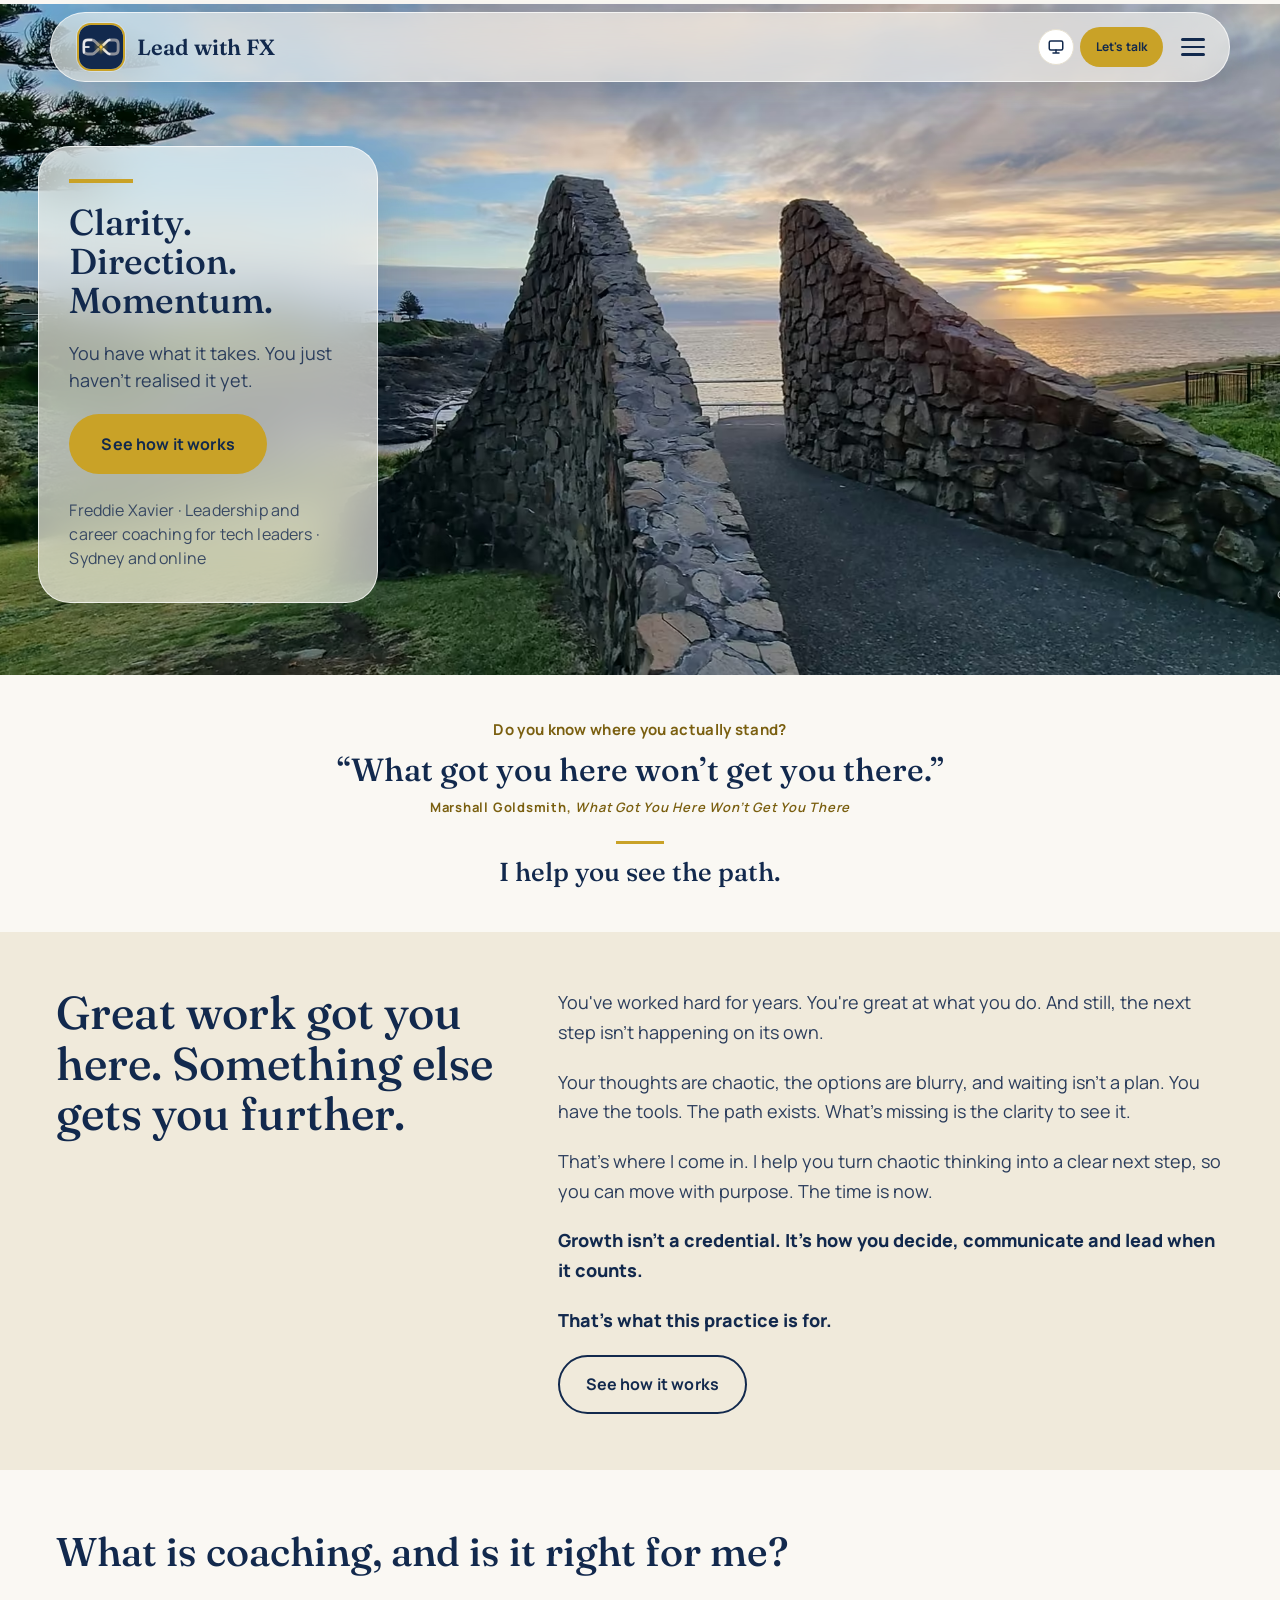
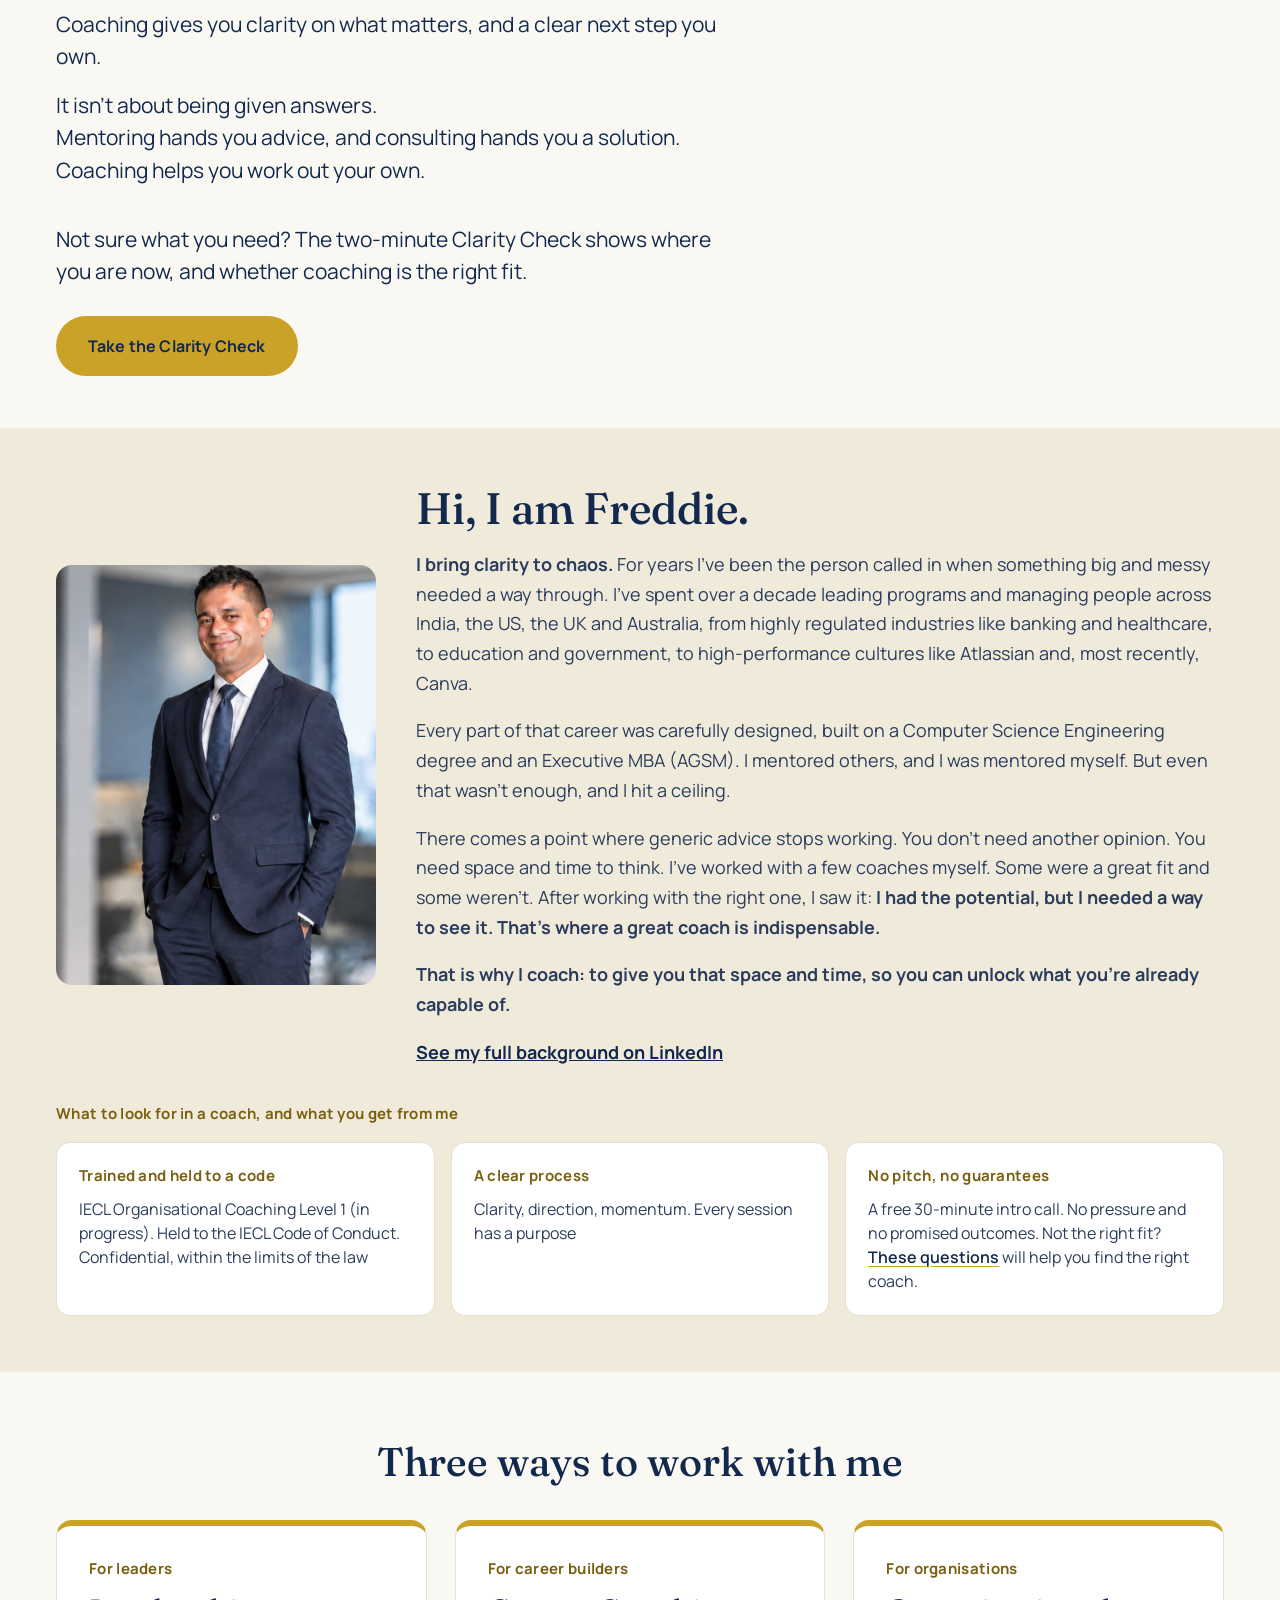
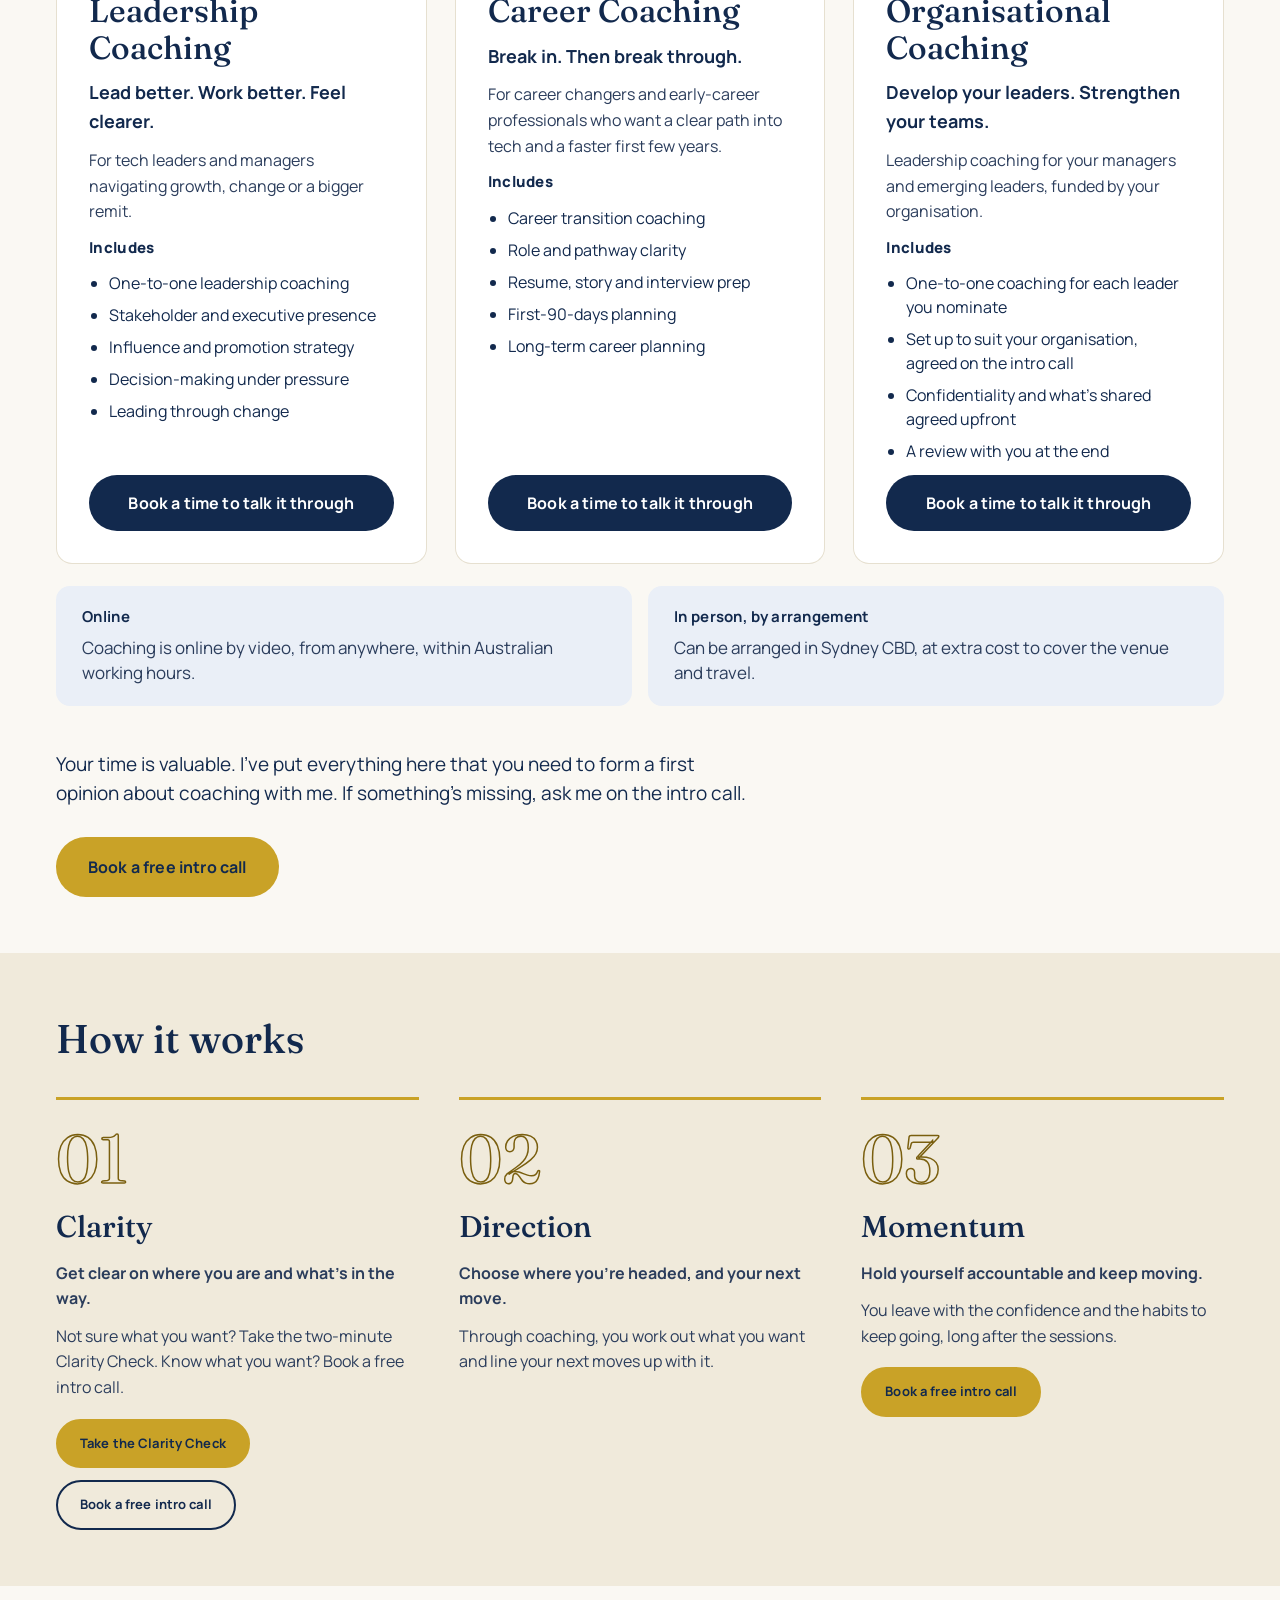
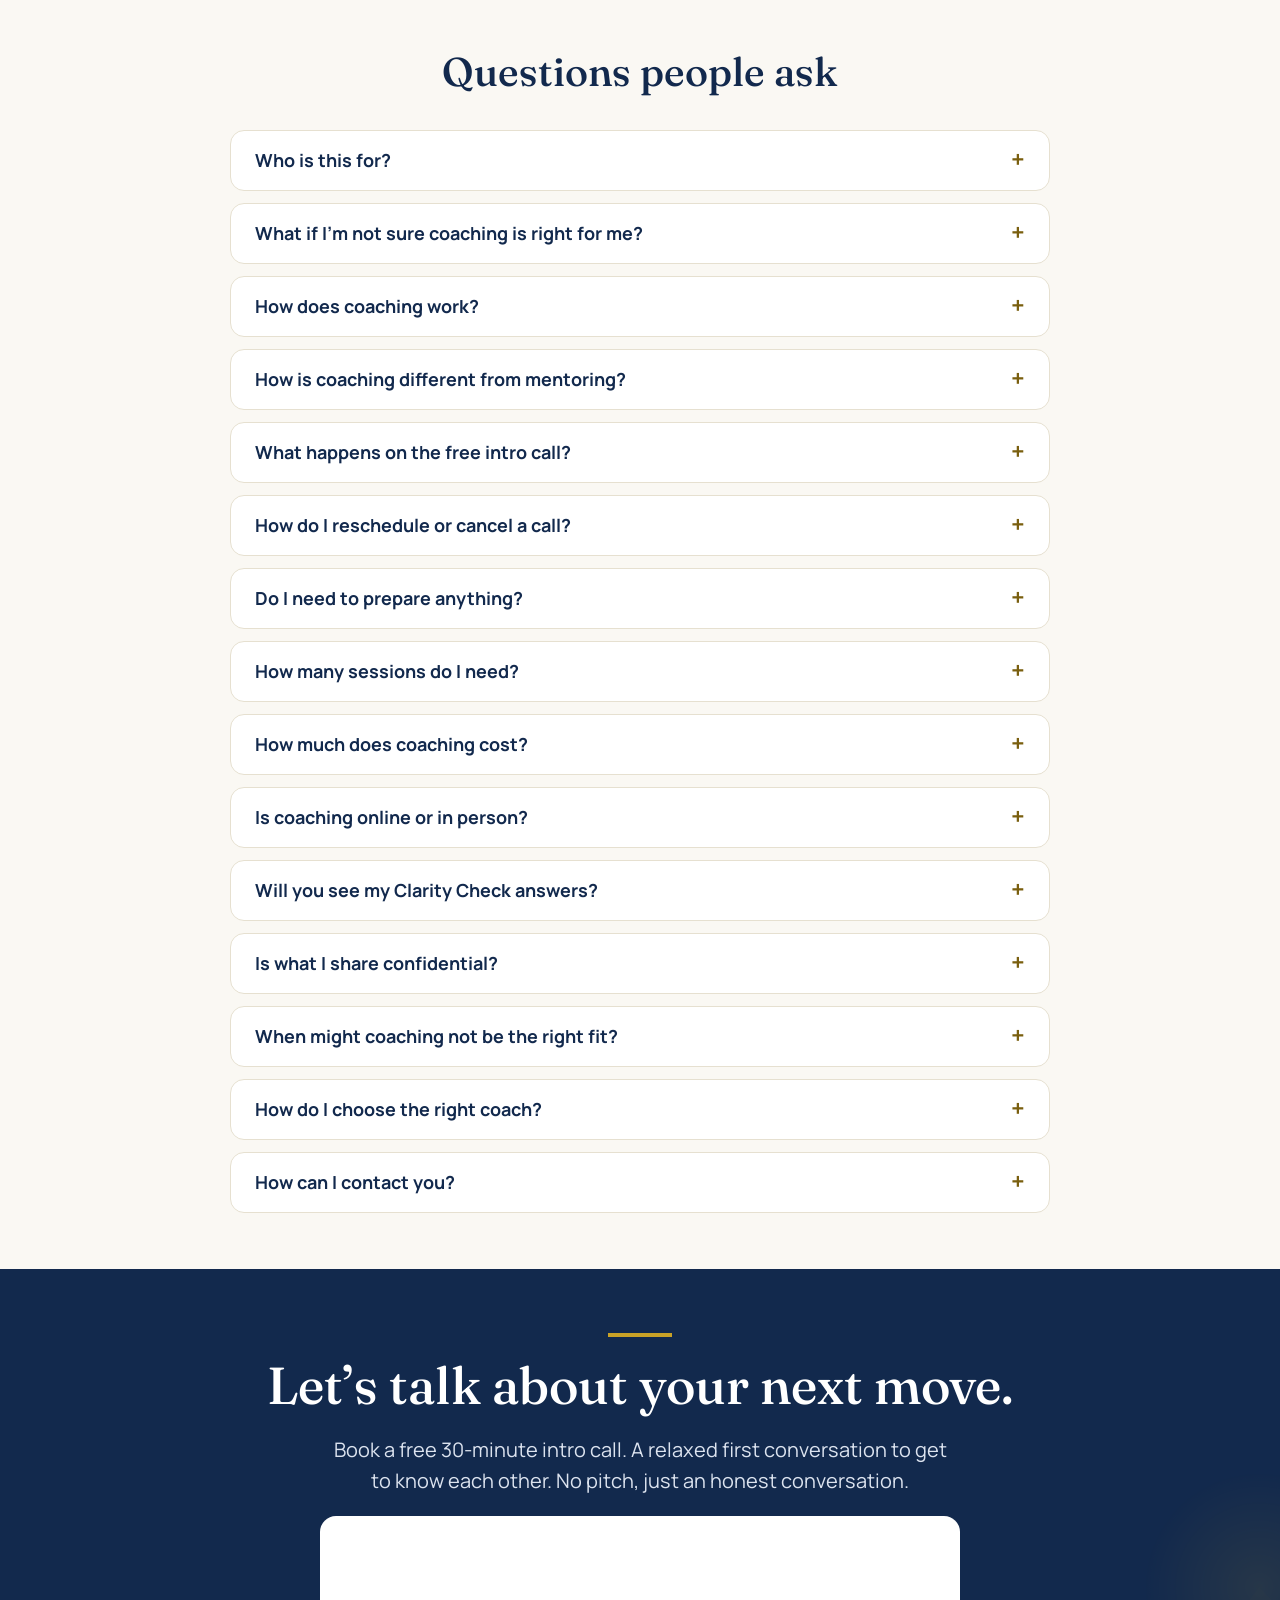
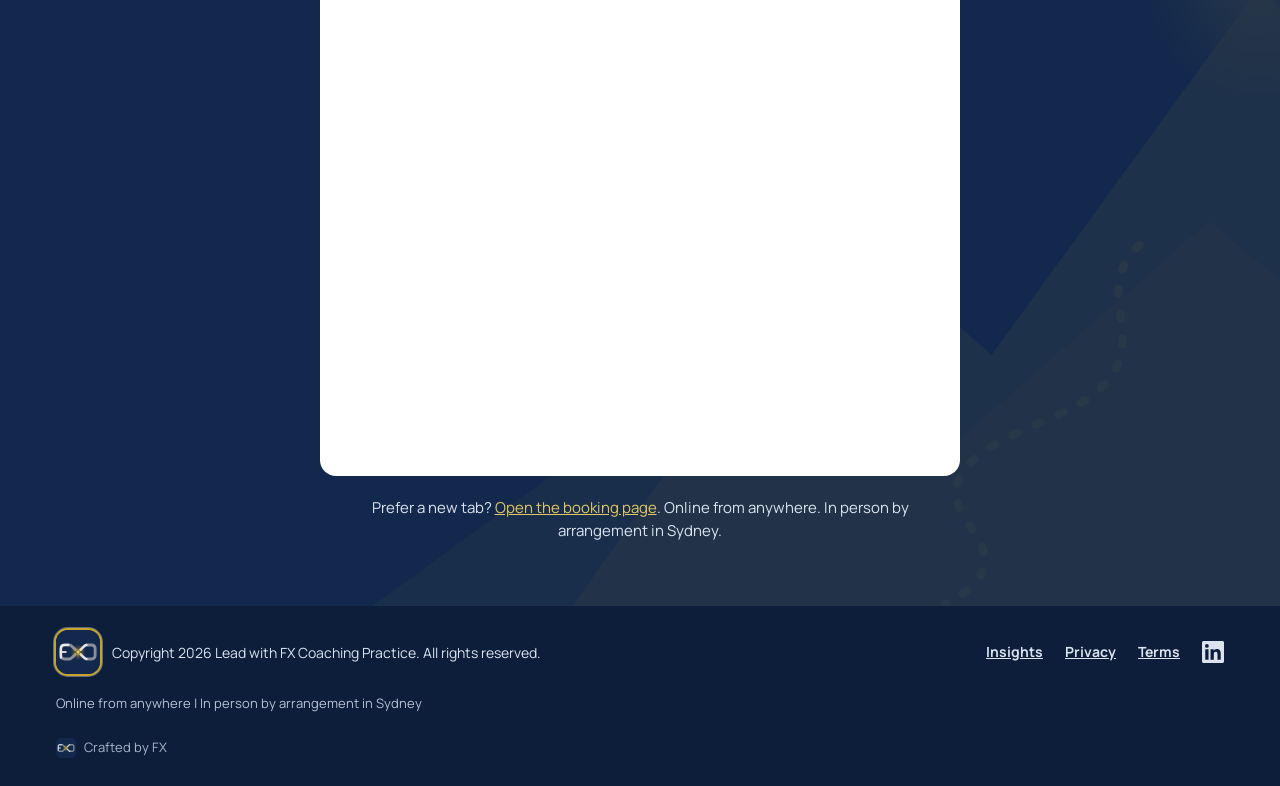
==== commit 9a558952: "Bump styles.css version so browsers pick up the fixes" ====
--- a/index.html
+++ b/index.html
@@ -27,7 +27,7 @@
 <script>try{var t=localStorage.getItem("lwfx-theme");if(t==="light"||t==="dark")document.documentElement.setAttribute("data-theme",t)}catch(e){}</script>
 <link rel="preload" as="image" href="hero-photo-2200.avif" type="image/avif" media="(min-width:901px)" fetchpriority="high">
 <link rel="preload" as="image" href="hero-photo-1600.avif" type="image/avif" media="(max-width:900px)" fetchpriority="high">
-<link rel="stylesheet" href="styles.css?v=20261202">
+<link rel="stylesheet" href="styles.css?v=20261203">
 <script type="application/ld+json">{"@context": "https://schema.org", "@graph": [{"@type": "ProfessionalService", "@id": "https://leadwithfx.com/#business", "name": "Lead with FX", "url": "https://leadwithfx.com/", "image": "https://leadwithfx.com/og.png", "logo": "https://leadwithfx.com/logo-mark.png", "description": "Leadership and career coaching for tech leaders, managers, career changers and early-career professionals. Online from anywhere, with in-person sessions in Sydney CBD by arrangement.", "areaServed": [{"@type": "City", "name": "Sydney"}, {"@type": "Place", "name": "Online from anywhere"}], "founder": {"@id": "https://leadwithfx.com/#freddie"}, "email": "leadwithfx@gmail.com", "sameAs": ["https://www.linkedin.com/in/freddiexavier"]}, {"@type": "Person", "@id": "https://leadwithfx.com/#freddie", "name": "Freddie Xavier", "jobTitle": "Leadership and career coach", "url": "https://leadwithfx.com/", "image": "https://leadwithfx.com/headshot.jpg", "sameAs": ["https://www.linkedin.com/in/freddiexavier"], "worksFor": {"@id": "https://leadwithfx.com/#business"}}, {"@type": "FAQPage", "mainEntity": [{"@type": "Question", "name": "Who is this for?", "acceptedAnswer": {"@type": "Answer", "text": "Tech leaders and managers who want to step up, and career changers and early-career professionals who want a clear direction. If you're capable but unsure of the next move, this is for you."}}, {"@type": "Question", "name": "What if I'm not sure coaching is right for me?", "acceptedAnswer": {"@type": "Answer", "text": "Start with the two-minute Clarity Check, or book the free intro call. There is no obligation either way."}}, {"@type": "Question", "name": "How does coaching work?", "acceptedAnswer": {"@type": "Answer", "text": "It starts with a free intro call, a relaxed conversation to get to know each other and see if we click. If we both want to go ahead, we sign a short agreement covering confidentiality and the other terms. Then we meet for sessions, ideally once a month. Life happens, so extra casual sessions are available during that period, subject to my availability."}}, {"@type": "Question", "name": "How is coaching different from mentoring?", "acceptedAnswer": {"@type": "Answer", "text": "A mentor shares what worked for them. A coach helps you find your own answers and act on them. I've done both, and coaching is how I help you unlock what's already strong in you. See what coaching is."}}, {"@type": "Question", "name": "What happens on the free intro call?", "acceptedAnswer": {"@type": "Answer", "text": "It's a relaxed 30-minute conversation to get to know each other and see if we click. I'll learn a little about where you are and where you want to go. No pitch."}}, {"@type": "Question", "name": "How do I reschedule or cancel a call?", "acceptedAnswer": {"@type": "Answer", "text": "Use the link in your booking confirmation email. If you can't, email me at leadwithfx@gmail.com, ideally at least 72 hours before the call."}}, {"@type": "Question", "name": "Do I need to prepare anything?", "acceptedAnswer": {"@type": "Answer", "text": "No. Come as you are. If it helps, think about one decision or goal that's on your mind."}}, {"@type": "Question", "name": "How many sessions do I need?", "acceptedAnswer": {"@type": "Answer", "text": "I recommend four sessions over four months. That is where I find coaching goes beneath the surface and people start to unlock what they’re capable of."}}, {"@type": "Question", "name": "How much does coaching cost?", "acceptedAnswer": {"@type": "Answer", "text": "Sessions are $250 to $350 each, including GST, depending on the format and how often we meet. I recommend four sessions over four months, so most people invest between $1,000 and $1,400 in total. We'll talk through your goals and agree what fits on a free intro call, with no pressure to book."}}, {"@type": "Question", "name": "Is coaching online or in person?", "acceptedAnswer": {"@type": "Answer", "text": "Online. Coaching is by video, from anywhere, within Australian working hours. In-person sessions can be arranged in Sydney CBD, at extra cost to cover the venue and travel."}}, {"@type": "Question", "name": "Will you see my Clarity Check answers?", "acceptedAnswer": {"@type": "Answer", "text": "Only if you ask me to. Your answers stay in your browser unless you choose to have your full Clarity Report prepared and tick the box that lets me see them before a call."}}, {"@type": "Question", "name": "Is what I share confidential?", "acceptedAnswer": {"@type": "Answer", "text": "Yes. What you share stays between us, within the limits of the law. If your organisation is funding the coaching, what is shared with them is agreed upfront and covers only what you are comfortable sharing. I'm completing my certification through IECL, and as a participant I'm held to the IECL Code of Conduct."}}, {"@type": "Question", "name": "When might coaching not be the right fit?", "acceptedAnswer": {"@type": "Answer", "text": "If coaching isn’t right for you at the moment, that’s fine. The intro call will help us both see that. And if we turn out not to be the right fit, the next question will help you find someone who is."}}, {"@type": "Question", "name": "How do I choose the right coach?", "acceptedAnswer": {"@type": "Answer", "text": "Whoever you choose, ask them: What training do you have, and what is still in progress? What code of conduct do you work to? How do you keep what I share confidential? What does a session look like? Is there a free first call with no hard sell? Be wary of anyone who guarantees results or promises to hand you the answers. I’m happy to answer every one of these, including that my IECL certification is in progress. If we’re not the right fit, I’d rather you find someone who is."}}, {"@type": "Question", "name": "How can I contact you?", "acceptedAnswer": {"@type": "Answer", "text": "Drop me a message on this page, or email me at leadwithfx@gmail.com. I'll reply as soon as I see it, but please allow up to 72 hours. If you'd rather talk, book a free intro call."}}]}]}</script>
 </head>
 <body>
--- a/styles.css
+++ b/styles.css
@@ -144,7 +144,7 @@
 .faq details{background:var(--card);border:1px solid var(--line);border-radius:14px;padding:0 24px}
 .faq summary{cursor:pointer;list-style:none;padding:20px 0;font-weight:700;font-size:18px;color:var(--ink);display:flex;justify-content:space-between;gap:16px}
 .faq summary::-webkit-details-marker{display:none}
-.faq summary::after{content:"+";color:#C9A227;font-size:24px;line-height:1}
+.faq summary::after{content:"+";color:var(--gold-text);font-size:24px;line-height:1}
 .faq details[open] summary::after{content:"\2212"}
 .faq details p{padding:0 0 22px;font-size:17px;line-height:1.65;color:var(--ink-soft)}
 .calendly-card{width:100%;max-width:640px;background:#fff;border-radius:16px;overflow:hidden}
@@ -474,6 +474,8 @@
   :root:not([data-theme="light"]) .doc-meta{color:#9FB0CA!important}
   :root:not([data-theme="light"]) .calendly-card{background:#fff}
   :root:not([data-theme="light"]) .nav-toggle span{background:#EAEFF7}
+  :root:not([data-theme="light"]) .btn-navy{box-shadow:inset 0 0 0 1px rgba(220,227,239,.35)}
+  :root:not([data-theme="light"]) .btn-navy:hover{box-shadow:inset 0 0 0 1px rgba(220,227,239,.35),0 8px 18px rgba(0,0,0,.18)}
 }
 :root[data-theme="dark"]{color-scheme:dark;--ink:#EAEFF7;--card:#16294B;--ivory:#0B1730;--sand:#10203D;--line:#2A3C5F;--ink-soft:#B9C6DC;--gold-text:#E3C766}
 :root[data-theme="dark"] .quiz{color-scheme:light;--ink:#12294D;--card:#fff;--ink-soft:#2B3D5C;--line:#E6E0D0;--gold-text:#7A5F0F}
@@ -484,6 +486,8 @@
 :root[data-theme="dark"] .doc-meta{color:#9FB0CA!important}
 :root[data-theme="dark"] .calendly-card{background:#fff}
 :root[data-theme="dark"] .nav-toggle span{background:#EAEFF7}
+:root[data-theme="dark"] .btn-navy{box-shadow:inset 0 0 0 1px rgba(220,227,239,.35)}
+:root[data-theme="dark"] .btn-navy:hover{box-shadow:inset 0 0 0 1px rgba(220,227,239,.35),0 8px 18px rgba(0,0,0,.18)}
 
 /* Theme switch (Auto / Light / Dark) */
 .theme-switch{display:inline-flex;flex:0 0 auto}
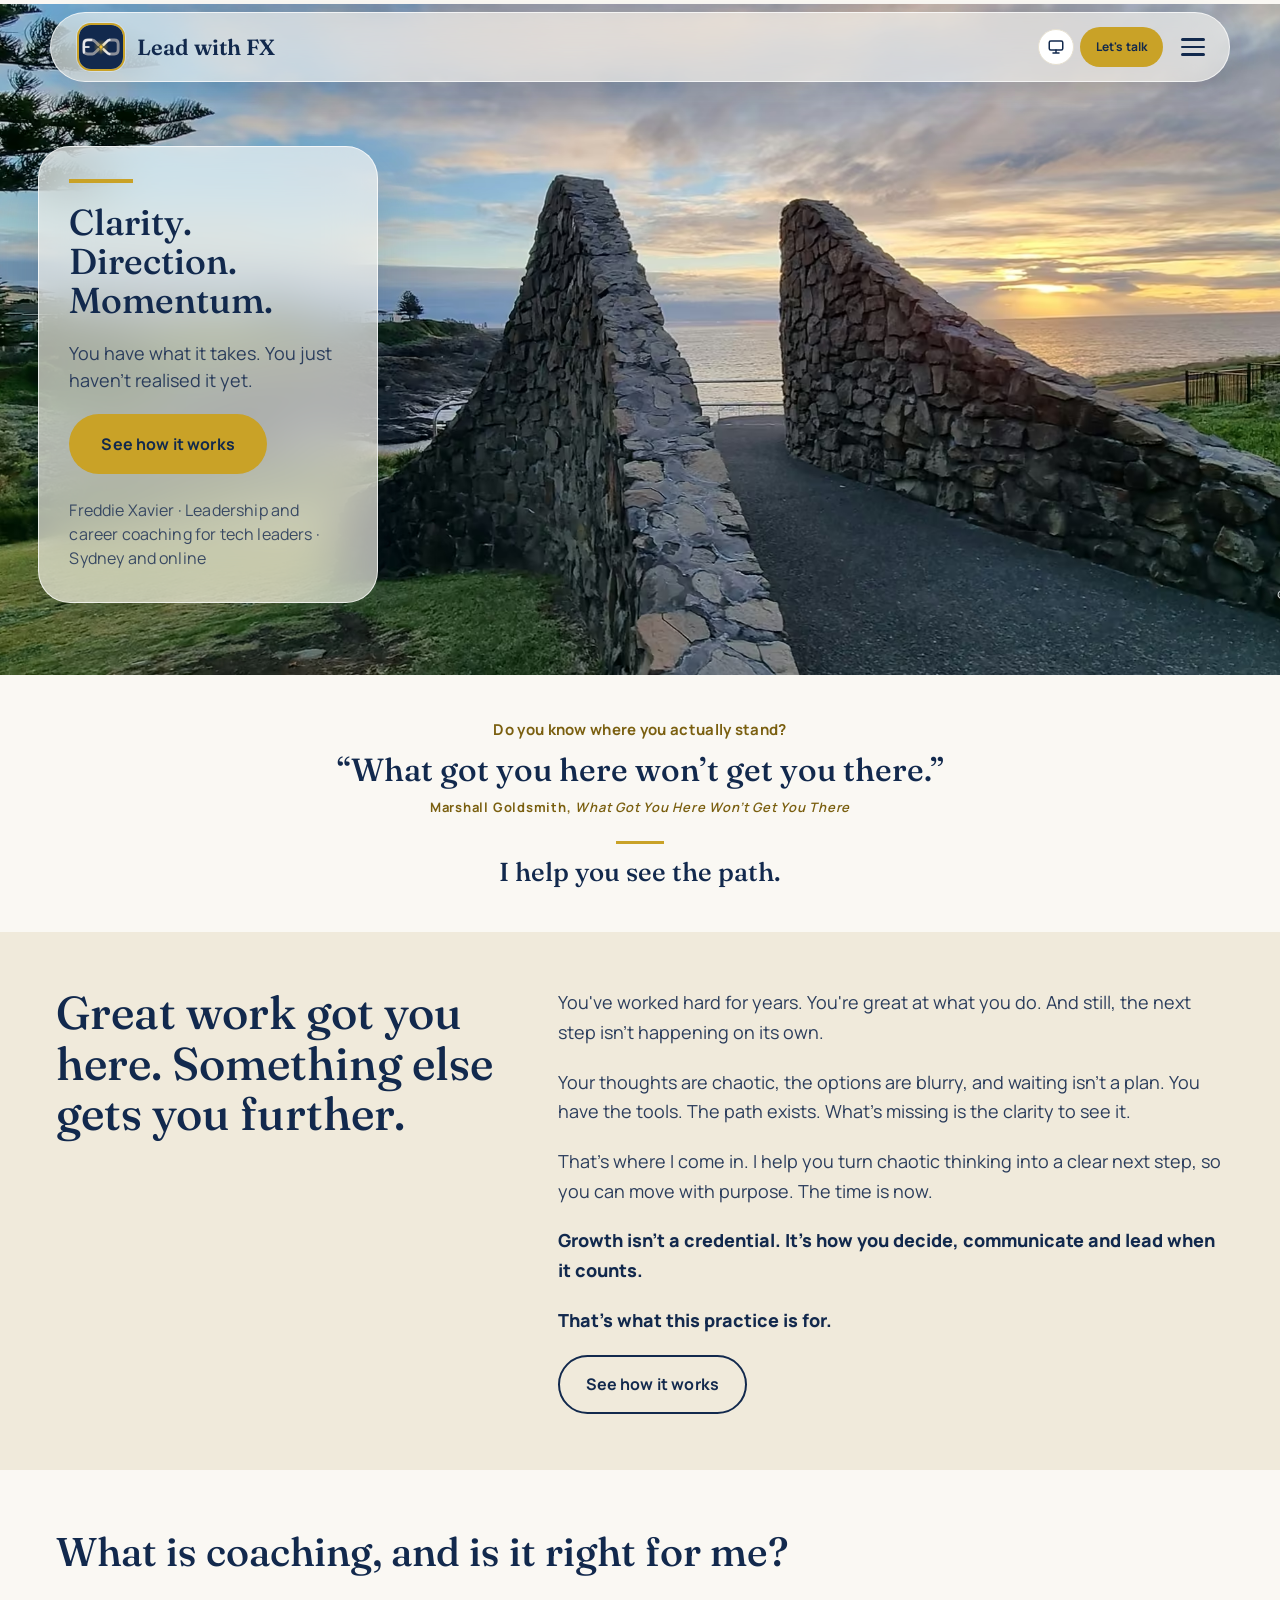
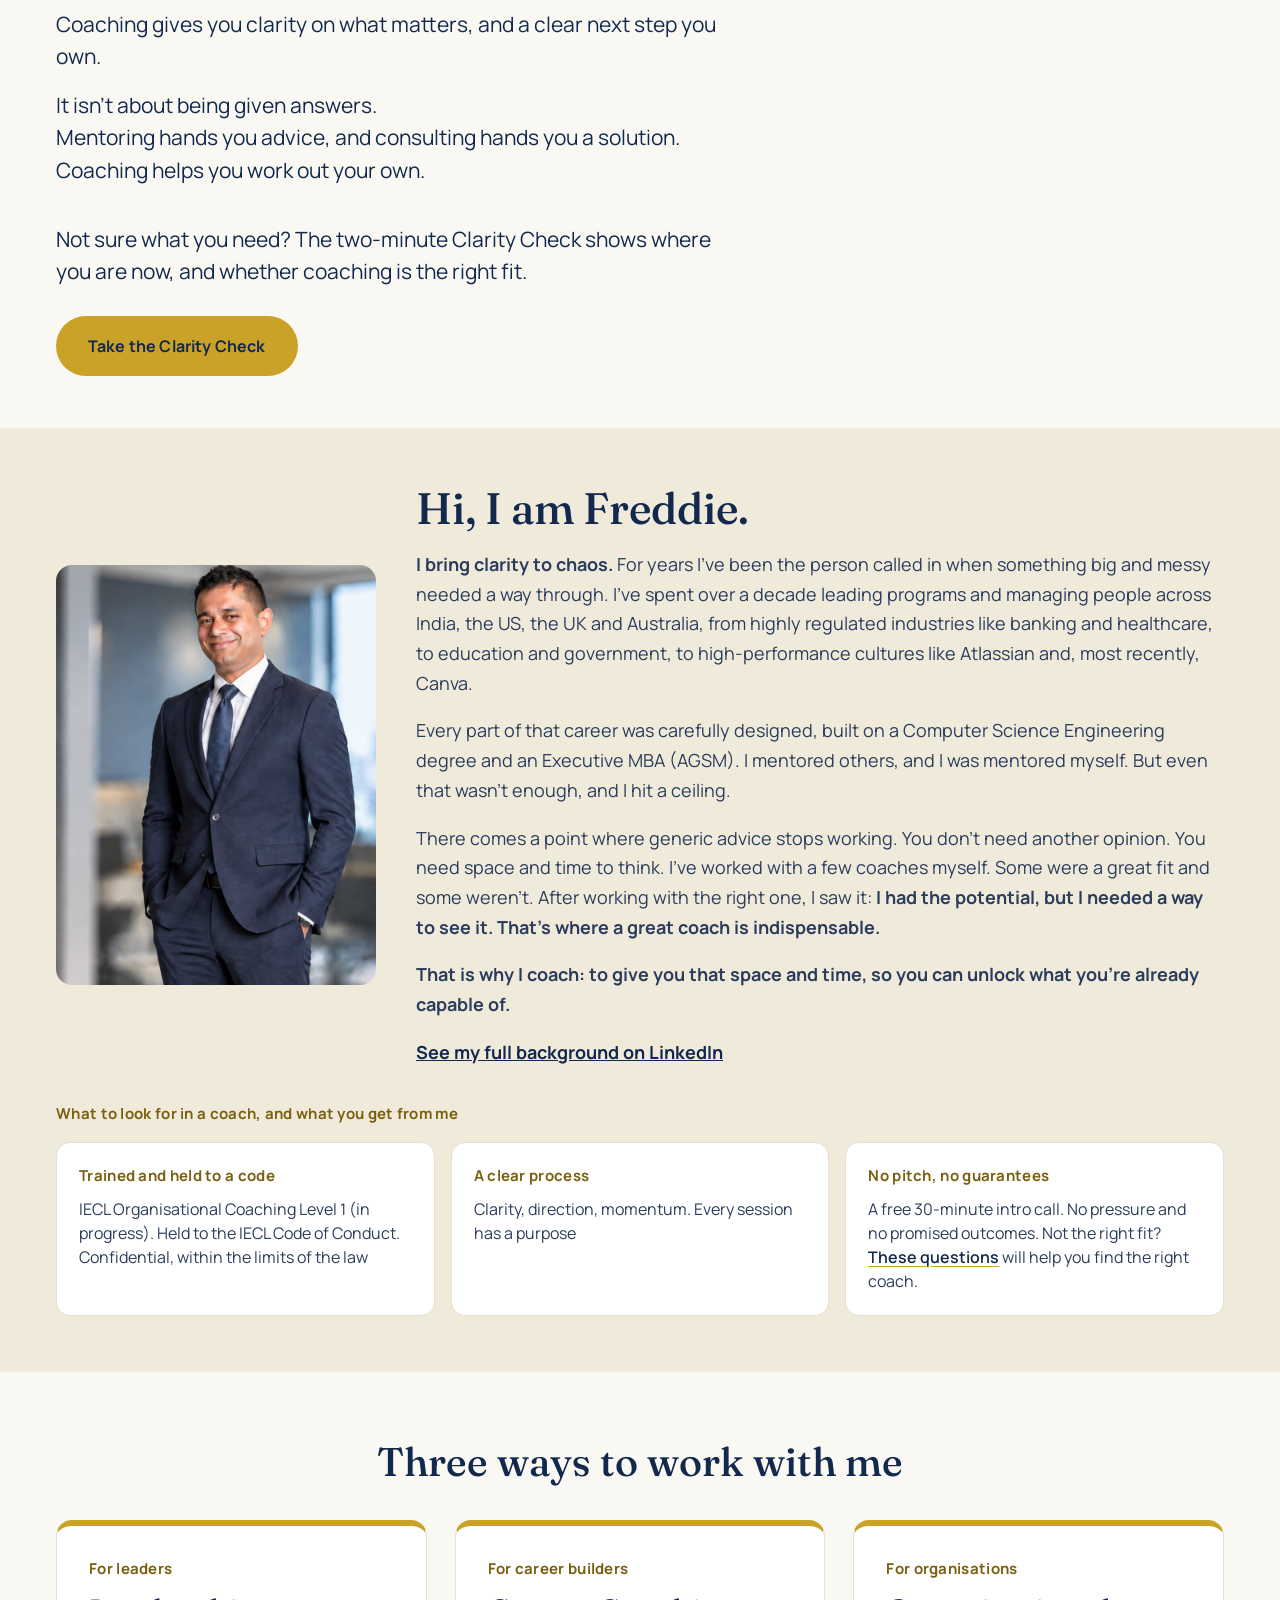
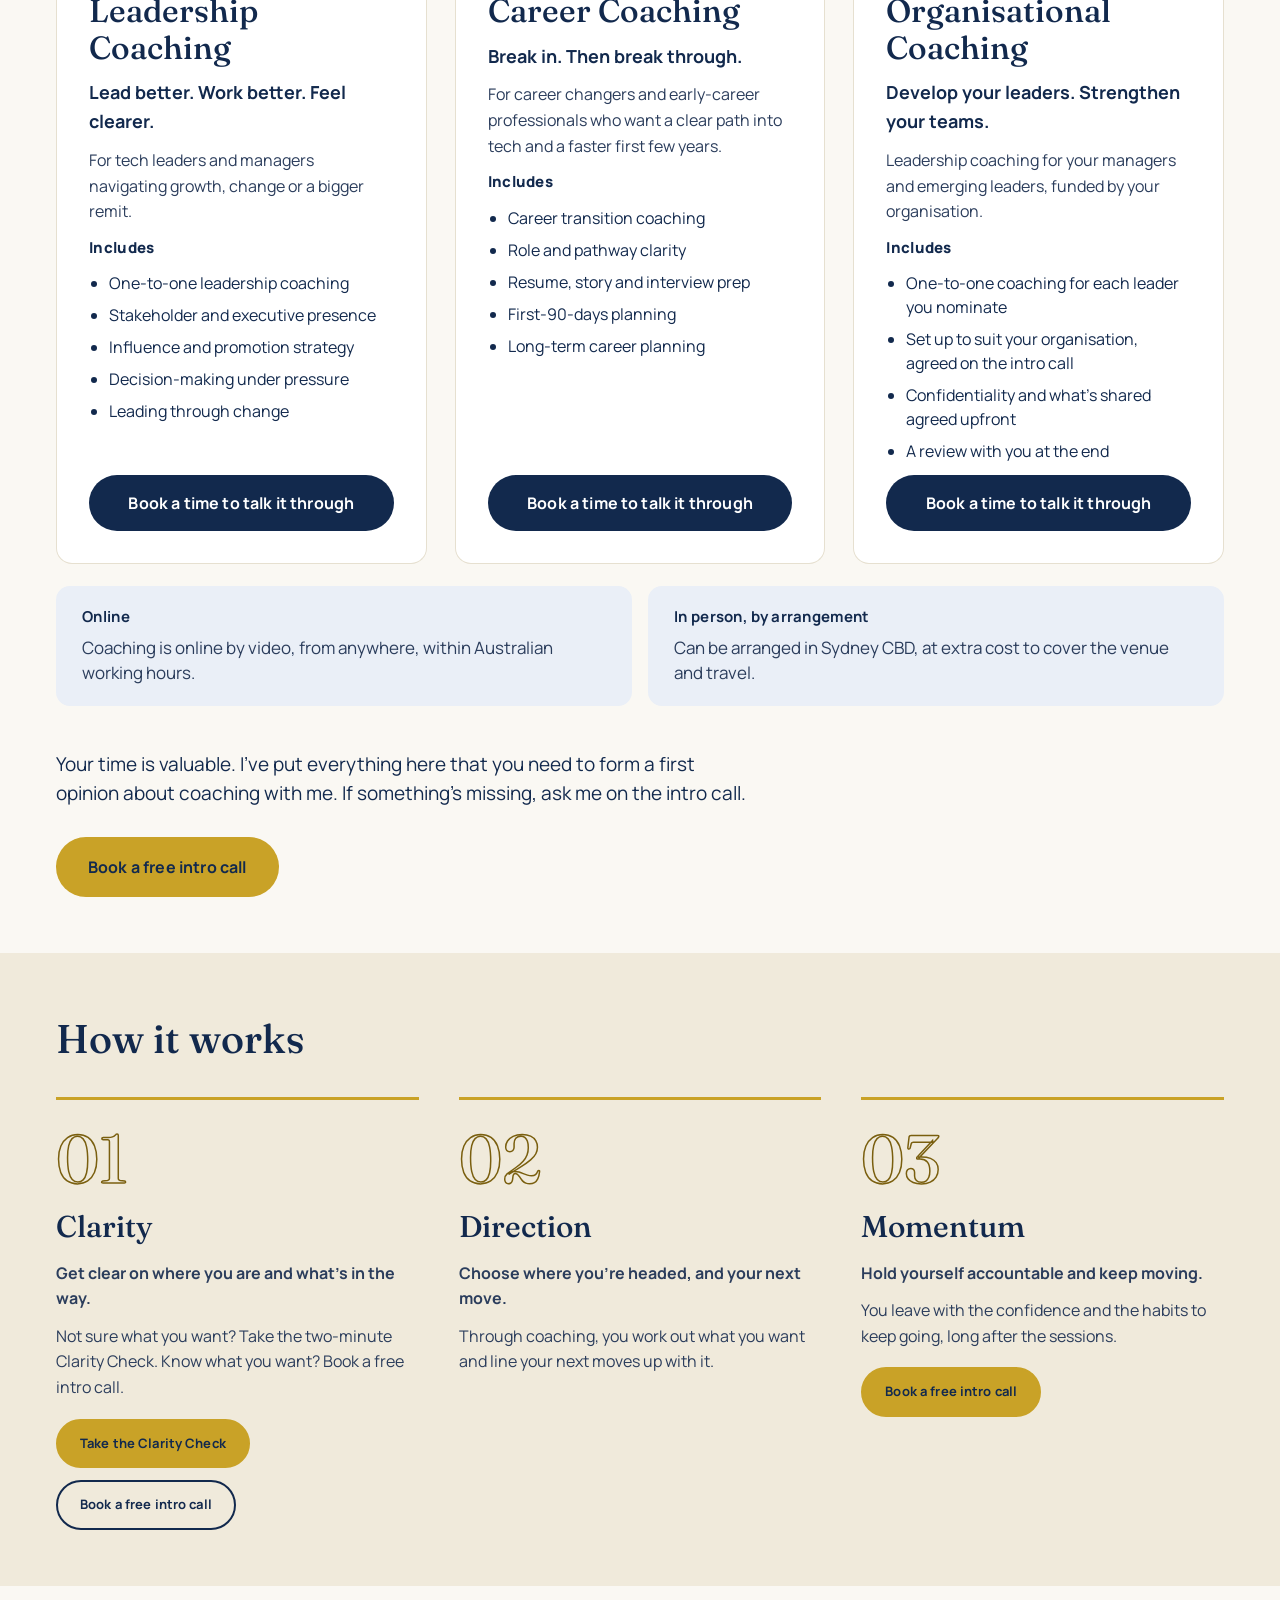
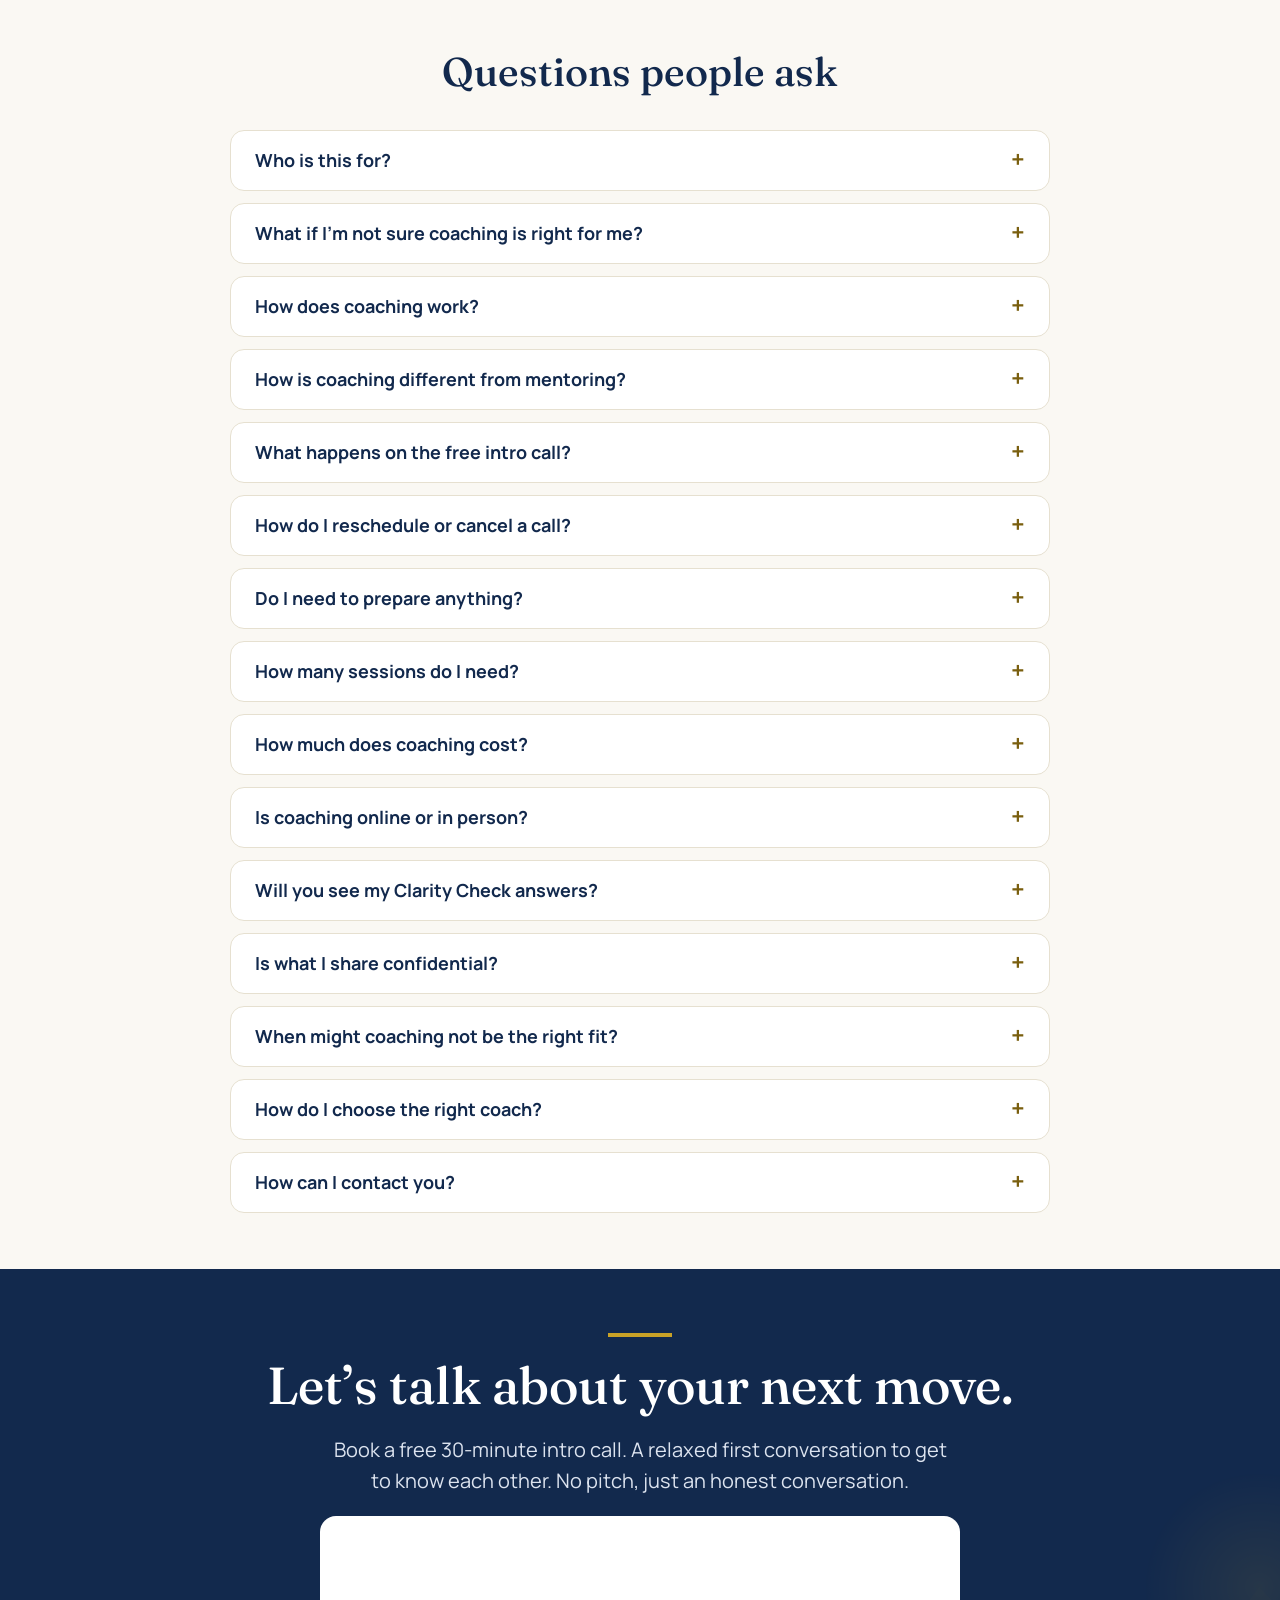
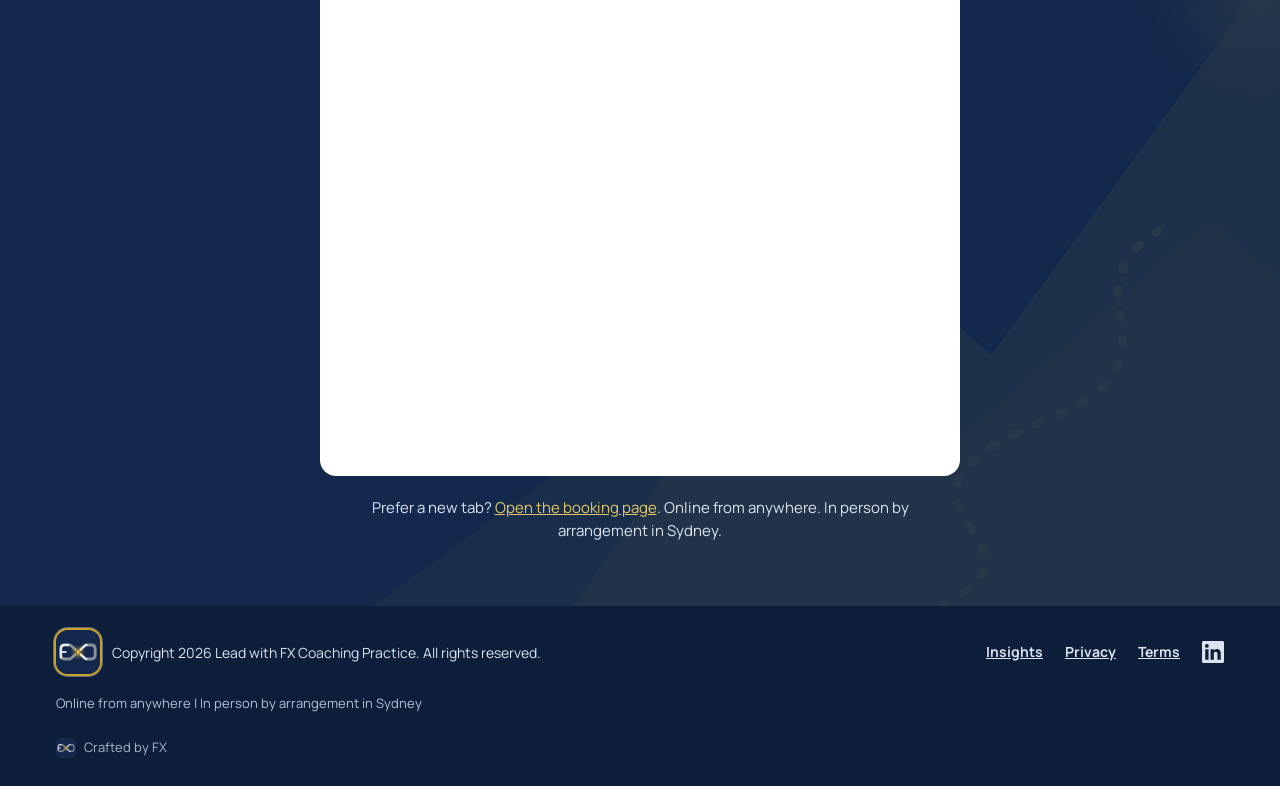
==== commit 85912160: "Add explicit Referrer-Policy meta tag to every page GitHub Pages can't send custom response headers," ====
--- a/index.html
+++ b/index.html
@@ -3,6 +3,7 @@
 <head>
 <meta charset="utf-8">
 <meta http-equiv="Content-Security-Policy" content="default-src 'self'; script-src 'self' 'sha256-2ufQ0UhHi3+rGdpqQ7IaGDzlIDb8QMgaIqjZW0lpATk=' 'sha256-X4StiVRqpYrQvu+tMo2XAr5zSpNzw90L1ylRMOkAt7A=' 'sha256-OOnIcDbN0qAFC7D131D8ZDPQ1z05ZRPEQe1DuTAQ84c=' 'sha256-YZJuyROIG2KQkPyxyrVtnGCEO/Y77B6Yl5Ez3kwA5Gg=' https://assets.calendly.com https://gc.zgo.at https://challenges.cloudflare.com; style-src 'self' 'unsafe-inline' https://assets.calendly.com; img-src 'self' data: https://leadwithfx.goatcounter.com https://assets.calendly.com https://*.calendly.com; font-src 'self'; connect-src 'self' https://clarity-report.leadwithfx.workers.dev https://leadwithfx.goatcounter.com https://*.calendly.com; frame-src https://calendly.com https://challenges.cloudflare.com; base-uri 'self'; form-action 'self'; object-src 'none'">
+<meta name="referrer" content="strict-origin-when-cross-origin">
 <meta name="tdm-reservation" content="1">
 <meta name="tdm-policy" content="https://leadwithfx.com/terms.html">
 <meta name="robots" content="index,follow,noai,noimageai">
@@ -27,7 +28,7 @@
 <script>try{var t=localStorage.getItem("lwfx-theme");if(t==="light"||t==="dark")document.documentElement.setAttribute("data-theme",t)}catch(e){}</script>
 <link rel="preload" as="image" href="hero-photo-2200.avif" type="image/avif" media="(min-width:901px)" fetchpriority="high">
 <link rel="preload" as="image" href="hero-photo-1600.avif" type="image/avif" media="(max-width:900px)" fetchpriority="high">
-<link rel="stylesheet" href="styles.css?v=20261203">
+<link rel="stylesheet" href="styles.css?v=20261202">
 <script type="application/ld+json">{"@context": "https://schema.org", "@graph": [{"@type": "ProfessionalService", "@id": "https://leadwithfx.com/#business", "name": "Lead with FX", "url": "https://leadwithfx.com/", "image": "https://leadwithfx.com/og.png", "logo": "https://leadwithfx.com/logo-mark.png", "description": "Leadership and career coaching for tech leaders, managers, career changers and early-career professionals. Online from anywhere, with in-person sessions in Sydney CBD by arrangement.", "areaServed": [{"@type": "City", "name": "Sydney"}, {"@type": "Place", "name": "Online from anywhere"}], "founder": {"@id": "https://leadwithfx.com/#freddie"}, "email": "leadwithfx@gmail.com", "sameAs": ["https://www.linkedin.com/in/freddiexavier"]}, {"@type": "Person", "@id": "https://leadwithfx.com/#freddie", "name": "Freddie Xavier", "jobTitle": "Leadership and career coach", "url": "https://leadwithfx.com/", "image": "https://leadwithfx.com/headshot.jpg", "sameAs": ["https://www.linkedin.com/in/freddiexavier"], "worksFor": {"@id": "https://leadwithfx.com/#business"}}, {"@type": "FAQPage", "mainEntity": [{"@type": "Question", "name": "Who is this for?", "acceptedAnswer": {"@type": "Answer", "text": "Tech leaders and managers who want to step up, and career changers and early-career professionals who want a clear direction. If you're capable but unsure of the next move, this is for you."}}, {"@type": "Question", "name": "What if I'm not sure coaching is right for me?", "acceptedAnswer": {"@type": "Answer", "text": "Start with the two-minute Clarity Check, or book the free intro call. There is no obligation either way."}}, {"@type": "Question", "name": "How does coaching work?", "acceptedAnswer": {"@type": "Answer", "text": "It starts with a free intro call, a relaxed conversation to get to know each other and see if we click. If we both want to go ahead, we sign a short agreement covering confidentiality and the other terms. Then we meet for sessions, ideally once a month. Life happens, so extra casual sessions are available during that period, subject to my availability."}}, {"@type": "Question", "name": "How is coaching different from mentoring?", "acceptedAnswer": {"@type": "Answer", "text": "A mentor shares what worked for them. A coach helps you find your own answers and act on them. I've done both, and coaching is how I help you unlock what's already strong in you. See what coaching is."}}, {"@type": "Question", "name": "What happens on the free intro call?", "acceptedAnswer": {"@type": "Answer", "text": "It's a relaxed 30-minute conversation to get to know each other and see if we click. I'll learn a little about where you are and where you want to go. No pitch."}}, {"@type": "Question", "name": "How do I reschedule or cancel a call?", "acceptedAnswer": {"@type": "Answer", "text": "Use the link in your booking confirmation email. If you can't, email me at leadwithfx@gmail.com, ideally at least 72 hours before the call."}}, {"@type": "Question", "name": "Do I need to prepare anything?", "acceptedAnswer": {"@type": "Answer", "text": "No. Come as you are. If it helps, think about one decision or goal that's on your mind."}}, {"@type": "Question", "name": "How many sessions do I need?", "acceptedAnswer": {"@type": "Answer", "text": "I recommend four sessions over four months. That is where I find coaching goes beneath the surface and people start to unlock what they’re capable of."}}, {"@type": "Question", "name": "How much does coaching cost?", "acceptedAnswer": {"@type": "Answer", "text": "Sessions are $250 to $350 each, including GST, depending on the format and how often we meet. I recommend four sessions over four months, so most people invest between $1,000 and $1,400 in total. We'll talk through your goals and agree what fits on a free intro call, with no pressure to book."}}, {"@type": "Question", "name": "Is coaching online or in person?", "acceptedAnswer": {"@type": "Answer", "text": "Online. Coaching is by video, from anywhere, within Australian working hours. In-person sessions can be arranged in Sydney CBD, at extra cost to cover the venue and travel."}}, {"@type": "Question", "name": "Will you see my Clarity Check answers?", "acceptedAnswer": {"@type": "Answer", "text": "Only if you ask me to. Your answers stay in your browser unless you choose to have your full Clarity Report prepared and tick the box that lets me see them before a call."}}, {"@type": "Question", "name": "Is what I share confidential?", "acceptedAnswer": {"@type": "Answer", "text": "Yes. What you share stays between us, within the limits of the law. If your organisation is funding the coaching, what is shared with them is agreed upfront and covers only what you are comfortable sharing. I'm completing my certification through IECL, and as a participant I'm held to the IECL Code of Conduct."}}, {"@type": "Question", "name": "When might coaching not be the right fit?", "acceptedAnswer": {"@type": "Answer", "text": "If coaching isn’t right for you at the moment, that’s fine. The intro call will help us both see that. And if we turn out not to be the right fit, the next question will help you find someone who is."}}, {"@type": "Question", "name": "How do I choose the right coach?", "acceptedAnswer": {"@type": "Answer", "text": "Whoever you choose, ask them: What training do you have, and what is still in progress? What code of conduct do you work to? How do you keep what I share confidential? What does a session look like? Is there a free first call with no hard sell? Be wary of anyone who guarantees results or promises to hand you the answers. I’m happy to answer every one of these, including that my IECL certification is in progress. If we’re not the right fit, I’d rather you find someone who is."}}, {"@type": "Question", "name": "How can I contact you?", "acceptedAnswer": {"@type": "Answer", "text": "Drop me a message on this page, or email me at leadwithfx@gmail.com. I'll reply as soon as I see it, but please allow up to 72 hours. If you'd rather talk, book a free intro call."}}]}]}</script>
 </head>
 <body>
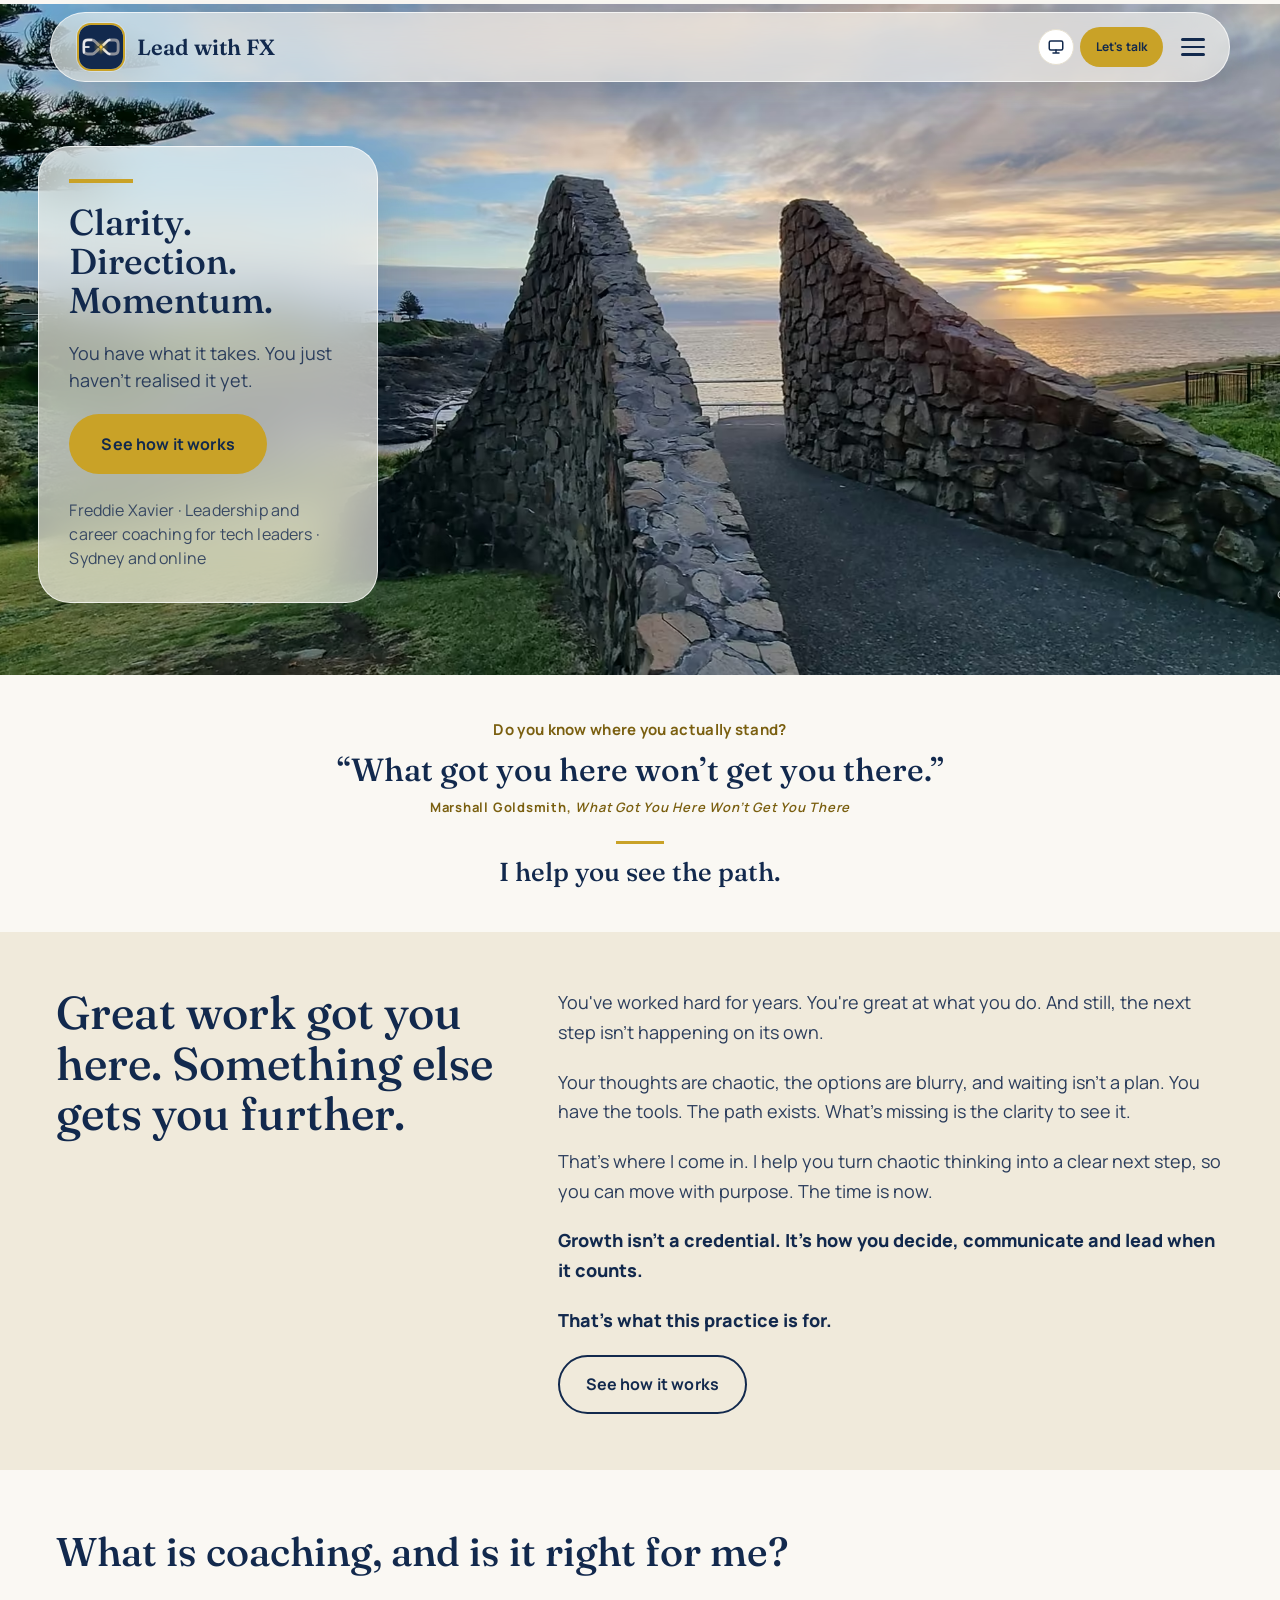
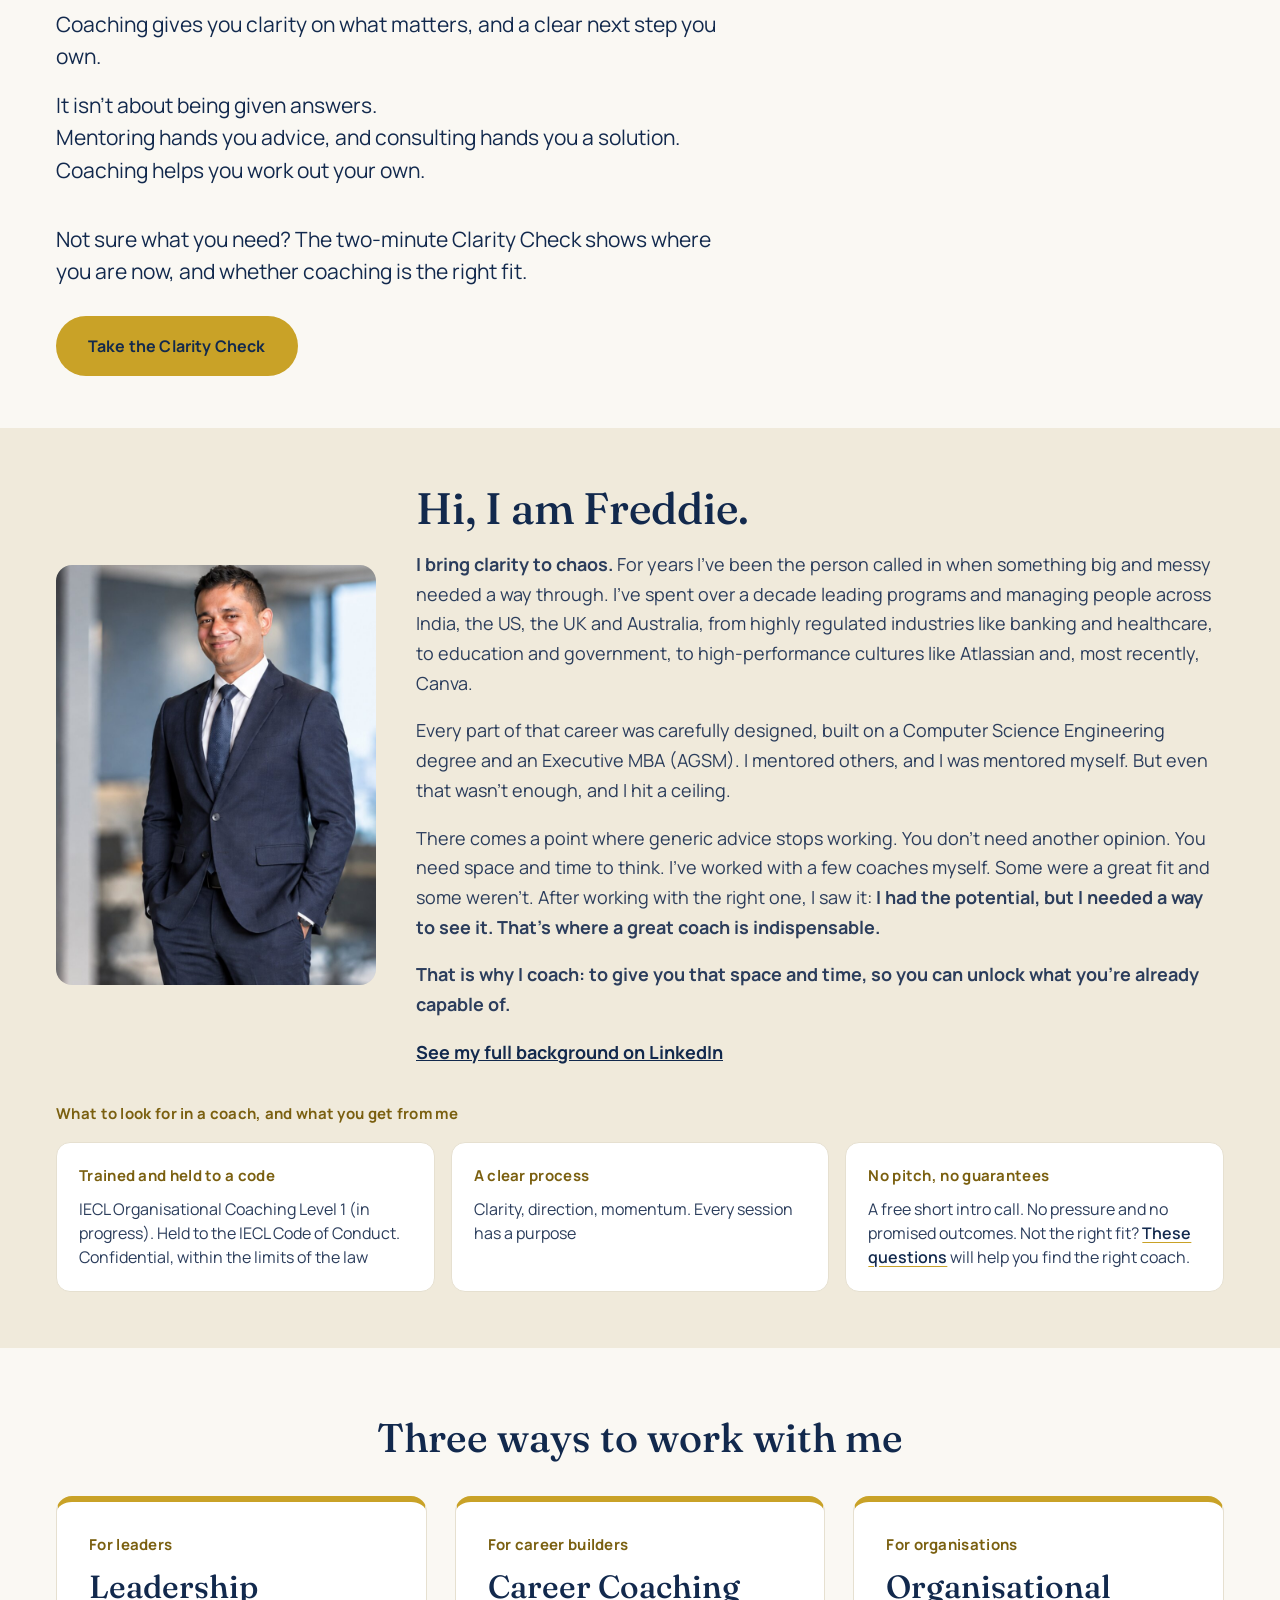
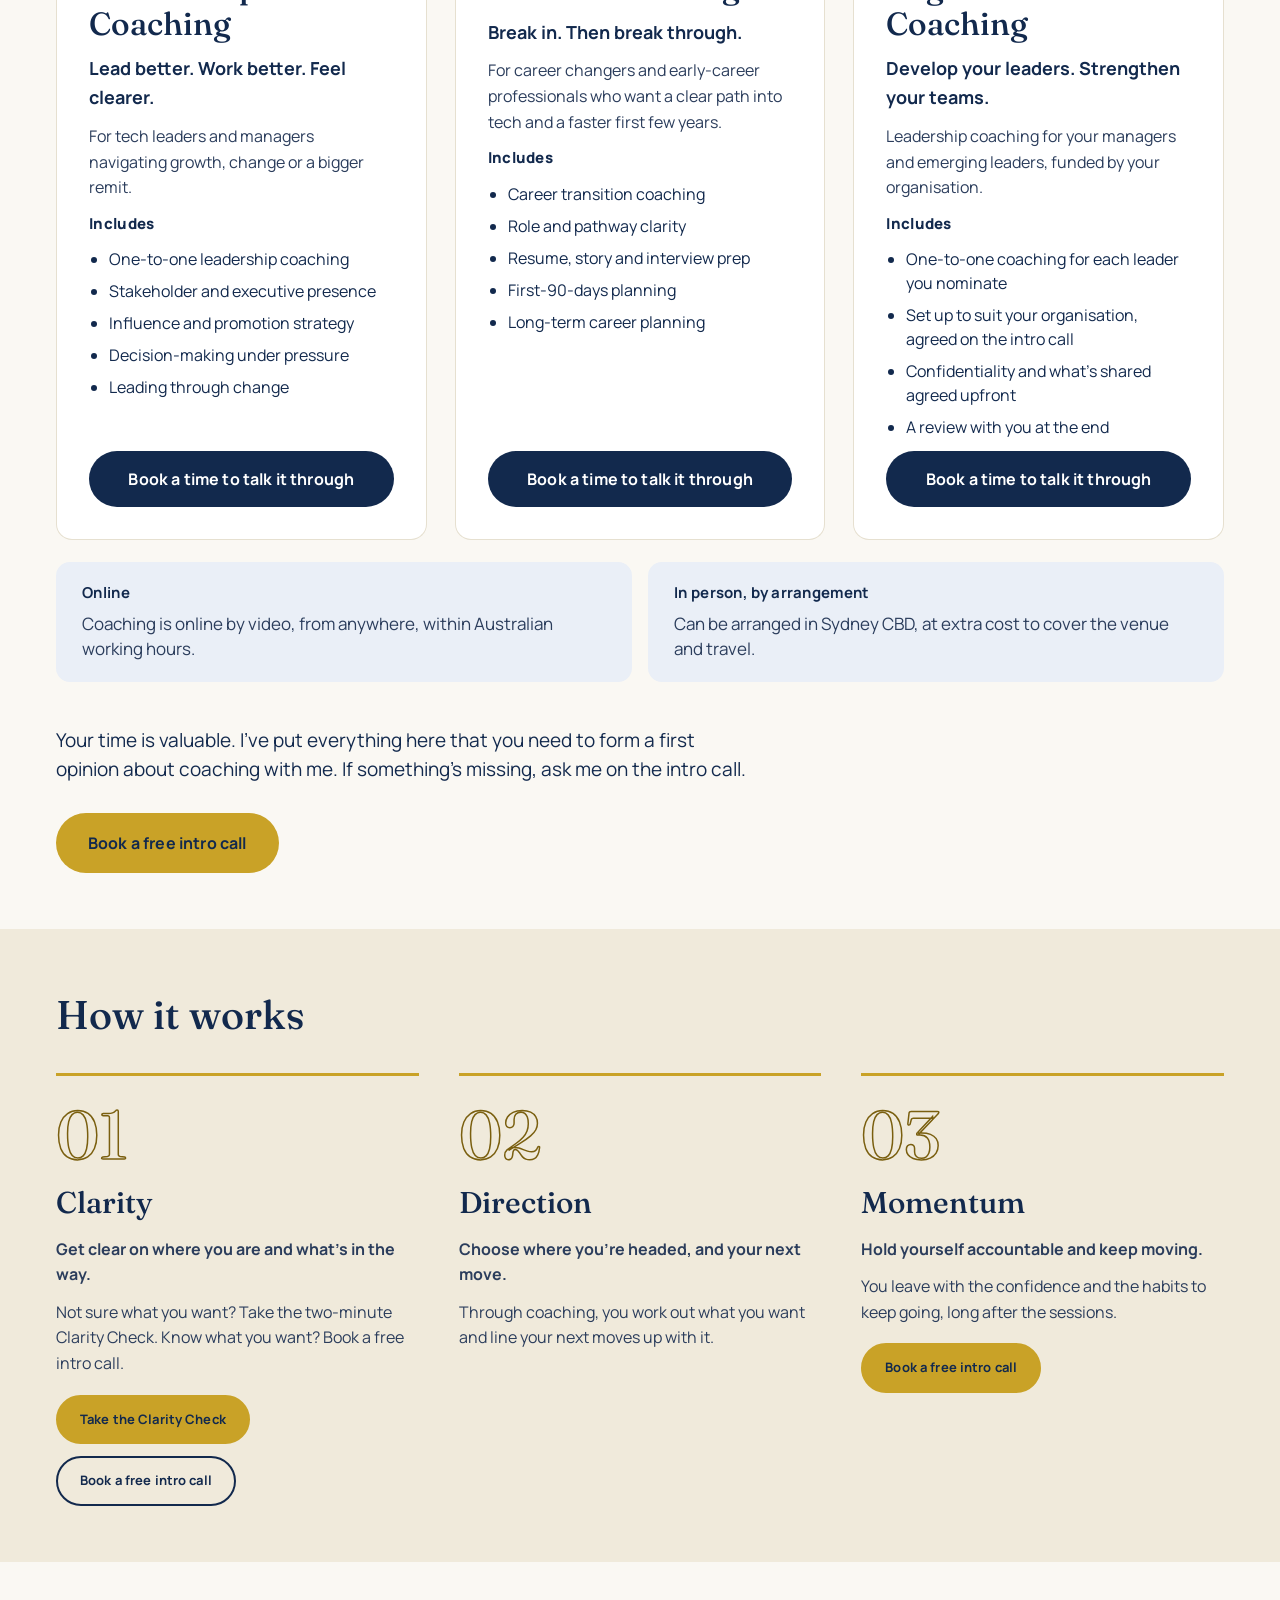
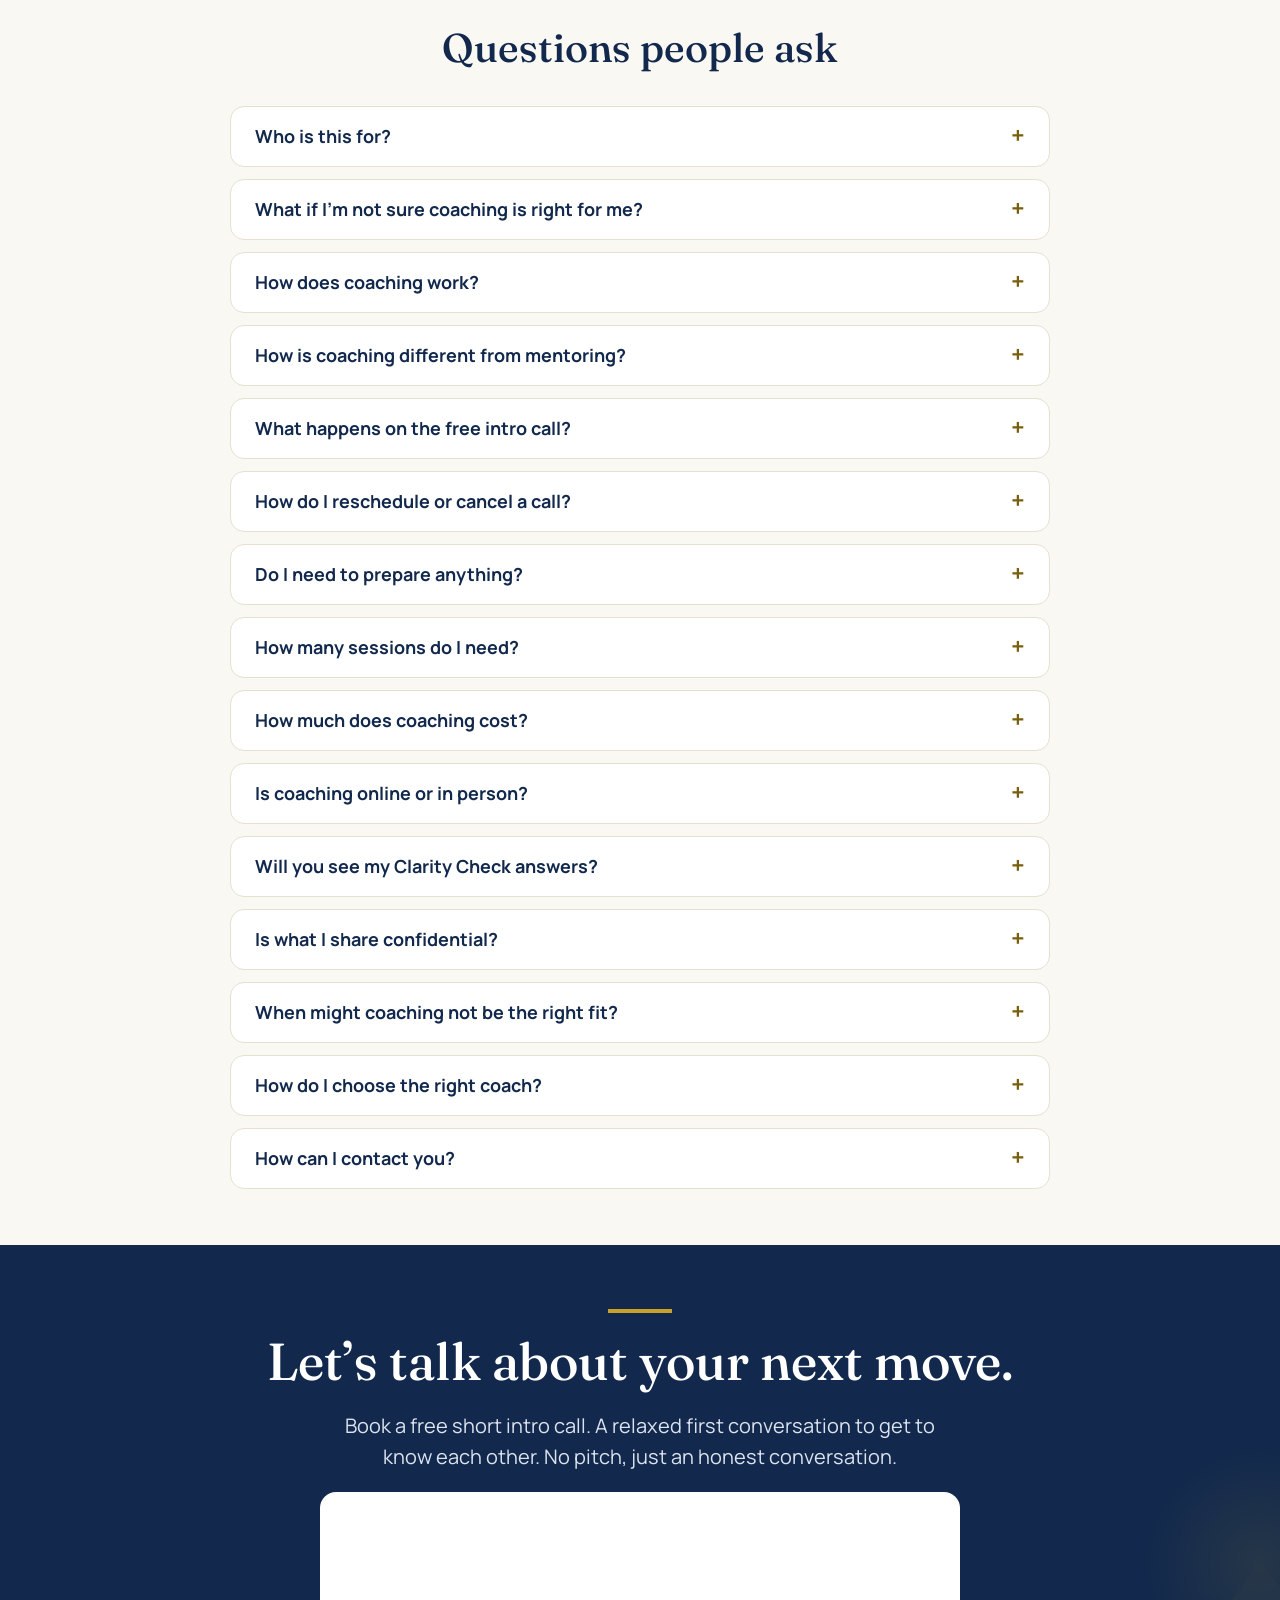
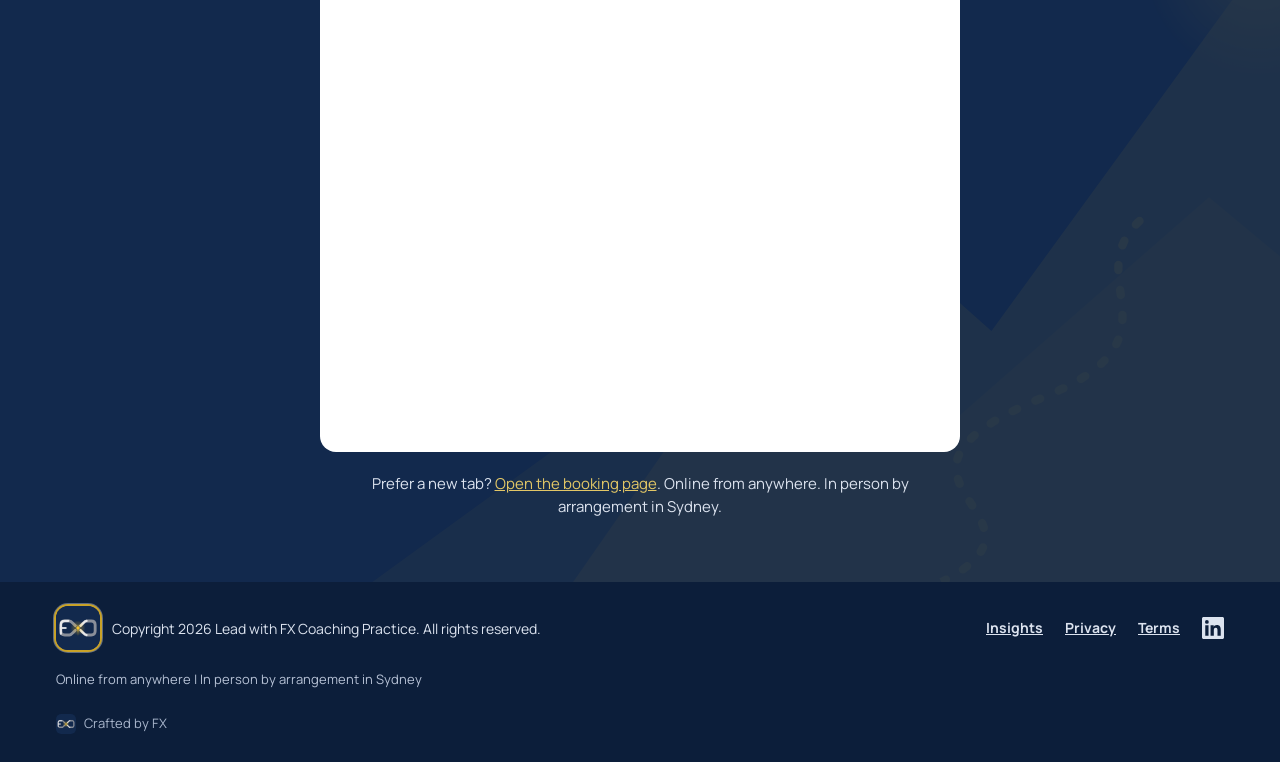
==== commit 562a9f1f: "Describe the free intro call as short instead of 30 minutes Co-Authored-By: Claude Haiku 5.5 <norepl" ====
--- a/index.html
+++ b/index.html
@@ -3,13 +3,12 @@
 <head>
 <meta charset="utf-8">
 <meta http-equiv="Content-Security-Policy" content="default-src 'self'; script-src 'self' 'sha256-2ufQ0UhHi3+rGdpqQ7IaGDzlIDb8QMgaIqjZW0lpATk=' 'sha256-X4StiVRqpYrQvu+tMo2XAr5zSpNzw90L1ylRMOkAt7A=' 'sha256-OOnIcDbN0qAFC7D131D8ZDPQ1z05ZRPEQe1DuTAQ84c=' 'sha256-YZJuyROIG2KQkPyxyrVtnGCEO/Y77B6Yl5Ez3kwA5Gg=' https://assets.calendly.com https://gc.zgo.at https://challenges.cloudflare.com; style-src 'self' 'unsafe-inline' https://assets.calendly.com; img-src 'self' data: https://leadwithfx.goatcounter.com https://assets.calendly.com https://*.calendly.com; font-src 'self'; connect-src 'self' https://clarity-report.leadwithfx.workers.dev https://leadwithfx.goatcounter.com https://*.calendly.com; frame-src https://calendly.com https://challenges.cloudflare.com; base-uri 'self'; form-action 'self'; object-src 'none'">
-<meta name="referrer" content="strict-origin-when-cross-origin">
 <meta name="tdm-reservation" content="1">
 <meta name="tdm-policy" content="https://leadwithfx.com/terms.html">
 <meta name="robots" content="index,follow,noai,noimageai">
 <meta name="viewport" content="width=device-width, initial-scale=1">
 <title>Leadership &amp; Career Coaching for Tech Leaders | Sydney &amp; Online | Lead with FX Coaching Practice</title>
-<meta name="description" content="Leadership and career coaching for tech leaders, managers, career changers and early-career professionals. Online from anywhere, with in-person sessions in Sydney CBD by arrangement. Book a free 30-minute intro call.">
+<meta name="description" content="Leadership and career coaching for tech leaders, managers, career changers and early-career professionals. Online from anywhere, with in-person sessions in Sydney CBD by arrangement. Book a free short intro call.">
 <link rel="canonical" href="https://leadwithfx.com/">
 <meta name="google-site-verification" content="v1JscwedEsc5ATlHTdnv7Ork-d0V5DIsEmRDX_oUsU8">
 <meta name="theme-color" content="#12294D">
@@ -29,7 +28,7 @@
 <link rel="preload" as="image" href="hero-photo-2200.avif" type="image/avif" media="(min-width:901px)" fetchpriority="high">
 <link rel="preload" as="image" href="hero-photo-1600.avif" type="image/avif" media="(max-width:900px)" fetchpriority="high">
 <link rel="stylesheet" href="styles.css?v=20261202">
-<script type="application/ld+json">{"@context": "https://schema.org", "@graph": [{"@type": "ProfessionalService", "@id": "https://leadwithfx.com/#business", "name": "Lead with FX", "url": "https://leadwithfx.com/", "image": "https://leadwithfx.com/og.png", "logo": "https://leadwithfx.com/logo-mark.png", "description": "Leadership and career coaching for tech leaders, managers, career changers and early-career professionals. Online from anywhere, with in-person sessions in Sydney CBD by arrangement.", "areaServed": [{"@type": "City", "name": "Sydney"}, {"@type": "Place", "name": "Online from anywhere"}], "founder": {"@id": "https://leadwithfx.com/#freddie"}, "email": "leadwithfx@gmail.com", "sameAs": ["https://www.linkedin.com/in/freddiexavier"]}, {"@type": "Person", "@id": "https://leadwithfx.com/#freddie", "name": "Freddie Xavier", "jobTitle": "Leadership and career coach", "url": "https://leadwithfx.com/", "image": "https://leadwithfx.com/headshot.jpg", "sameAs": ["https://www.linkedin.com/in/freddiexavier"], "worksFor": {"@id": "https://leadwithfx.com/#business"}}, {"@type": "FAQPage", "mainEntity": [{"@type": "Question", "name": "Who is this for?", "acceptedAnswer": {"@type": "Answer", "text": "Tech leaders and managers who want to step up, and career changers and early-career professionals who want a clear direction. If you're capable but unsure of the next move, this is for you."}}, {"@type": "Question", "name": "What if I'm not sure coaching is right for me?", "acceptedAnswer": {"@type": "Answer", "text": "Start with the two-minute Clarity Check, or book the free intro call. There is no obligation either way."}}, {"@type": "Question", "name": "How does coaching work?", "acceptedAnswer": {"@type": "Answer", "text": "It starts with a free intro call, a relaxed conversation to get to know each other and see if we click. If we both want to go ahead, we sign a short agreement covering confidentiality and the other terms. Then we meet for sessions, ideally once a month. Life happens, so extra casual sessions are available during that period, subject to my availability."}}, {"@type": "Question", "name": "How is coaching different from mentoring?", "acceptedAnswer": {"@type": "Answer", "text": "A mentor shares what worked for them. A coach helps you find your own answers and act on them. I've done both, and coaching is how I help you unlock what's already strong in you. See what coaching is."}}, {"@type": "Question", "name": "What happens on the free intro call?", "acceptedAnswer": {"@type": "Answer", "text": "It's a relaxed 30-minute conversation to get to know each other and see if we click. I'll learn a little about where you are and where you want to go. No pitch."}}, {"@type": "Question", "name": "How do I reschedule or cancel a call?", "acceptedAnswer": {"@type": "Answer", "text": "Use the link in your booking confirmation email. If you can't, email me at leadwithfx@gmail.com, ideally at least 72 hours before the call."}}, {"@type": "Question", "name": "Do I need to prepare anything?", "acceptedAnswer": {"@type": "Answer", "text": "No. Come as you are. If it helps, think about one decision or goal that's on your mind."}}, {"@type": "Question", "name": "How many sessions do I need?", "acceptedAnswer": {"@type": "Answer", "text": "I recommend four sessions over four months. That is where I find coaching goes beneath the surface and people start to unlock what they’re capable of."}}, {"@type": "Question", "name": "How much does coaching cost?", "acceptedAnswer": {"@type": "Answer", "text": "Sessions are $250 to $350 each, including GST, depending on the format and how often we meet. I recommend four sessions over four months, so most people invest between $1,000 and $1,400 in total. We'll talk through your goals and agree what fits on a free intro call, with no pressure to book."}}, {"@type": "Question", "name": "Is coaching online or in person?", "acceptedAnswer": {"@type": "Answer", "text": "Online. Coaching is by video, from anywhere, within Australian working hours. In-person sessions can be arranged in Sydney CBD, at extra cost to cover the venue and travel."}}, {"@type": "Question", "name": "Will you see my Clarity Check answers?", "acceptedAnswer": {"@type": "Answer", "text": "Only if you ask me to. Your answers stay in your browser unless you choose to have your full Clarity Report prepared and tick the box that lets me see them before a call."}}, {"@type": "Question", "name": "Is what I share confidential?", "acceptedAnswer": {"@type": "Answer", "text": "Yes. What you share stays between us, within the limits of the law. If your organisation is funding the coaching, what is shared with them is agreed upfront and covers only what you are comfortable sharing. I'm completing my certification through IECL, and as a participant I'm held to the IECL Code of Conduct."}}, {"@type": "Question", "name": "When might coaching not be the right fit?", "acceptedAnswer": {"@type": "Answer", "text": "If coaching isn’t right for you at the moment, that’s fine. The intro call will help us both see that. And if we turn out not to be the right fit, the next question will help you find someone who is."}}, {"@type": "Question", "name": "How do I choose the right coach?", "acceptedAnswer": {"@type": "Answer", "text": "Whoever you choose, ask them: What training do you have, and what is still in progress? What code of conduct do you work to? How do you keep what I share confidential? What does a session look like? Is there a free first call with no hard sell? Be wary of anyone who guarantees results or promises to hand you the answers. I’m happy to answer every one of these, including that my IECL certification is in progress. If we’re not the right fit, I’d rather you find someone who is."}}, {"@type": "Question", "name": "How can I contact you?", "acceptedAnswer": {"@type": "Answer", "text": "Drop me a message on this page, or email me at leadwithfx@gmail.com. I'll reply as soon as I see it, but please allow up to 72 hours. If you'd rather talk, book a free intro call."}}]}]}</script>
+<script type="application/ld+json">{"@context": "https://schema.org", "@graph": [{"@type": "ProfessionalService", "@id": "https://leadwithfx.com/#business", "name": "Lead with FX", "url": "https://leadwithfx.com/", "image": "https://leadwithfx.com/og.png", "logo": "https://leadwithfx.com/logo-mark.png", "description": "Leadership and career coaching for tech leaders, managers, career changers and early-career professionals. Online from anywhere, with in-person sessions in Sydney CBD by arrangement.", "areaServed": [{"@type": "City", "name": "Sydney"}, {"@type": "Place", "name": "Online from anywhere"}], "founder": {"@id": "https://leadwithfx.com/#freddie"}, "email": "leadwithfx@gmail.com", "sameAs": ["https://www.linkedin.com/in/freddiexavier"]}, {"@type": "Person", "@id": "https://leadwithfx.com/#freddie", "name": "Freddie Xavier", "jobTitle": "Leadership and career coach", "url": "https://leadwithfx.com/", "image": "https://leadwithfx.com/headshot.jpg", "sameAs": ["https://www.linkedin.com/in/freddiexavier"], "worksFor": {"@id": "https://leadwithfx.com/#business"}}, {"@type": "FAQPage", "mainEntity": [{"@type": "Question", "name": "Who is this for?", "acceptedAnswer": {"@type": "Answer", "text": "Tech leaders and managers who want to step up, and career changers and early-career professionals who want a clear direction. If you're capable but unsure of the next move, this is for you."}}, {"@type": "Question", "name": "What if I'm not sure coaching is right for me?", "acceptedAnswer": {"@type": "Answer", "text": "Start with the two-minute Clarity Check, or book the free intro call. There is no obligation either way."}}, {"@type": "Question", "name": "How does coaching work?", "acceptedAnswer": {"@type": "Answer", "text": "It starts with a free intro call, a relaxed conversation to get to know each other and see if we click. If we both want to go ahead, we sign a short agreement covering confidentiality and the other terms. Then we meet for sessions, ideally once a month. Life happens, so extra casual sessions are available during that period, subject to my availability."}}, {"@type": "Question", "name": "How is coaching different from mentoring?", "acceptedAnswer": {"@type": "Answer", "text": "A mentor shares what worked for them. A coach helps you find your own answers and act on them. I've done both, and coaching is how I help you unlock what's already strong in you. See what coaching is."}}, {"@type": "Question", "name": "What happens on the free intro call?", "acceptedAnswer": {"@type": "Answer", "text": "It's a relaxed short conversation to get to know each other and see if we click. I'll learn a little about where you are and where you want to go. No pitch."}}, {"@type": "Question", "name": "How do I reschedule or cancel a call?", "acceptedAnswer": {"@type": "Answer", "text": "Use the link in your booking confirmation email. If you can't, email me at leadwithfx@gmail.com, ideally at least 72 hours before the call."}}, {"@type": "Question", "name": "Do I need to prepare anything?", "acceptedAnswer": {"@type": "Answer", "text": "No. Come as you are. If it helps, think about one decision or goal that's on your mind."}}, {"@type": "Question", "name": "How many sessions do I need?", "acceptedAnswer": {"@type": "Answer", "text": "I recommend four sessions over four months. That is where I find coaching goes beneath the surface and people start to unlock what they’re capable of."}}, {"@type": "Question", "name": "How much does coaching cost?", "acceptedAnswer": {"@type": "Answer", "text": "Sessions are $250 to $350 each, including GST, depending on the format and how often we meet. I recommend four sessions over four months, so most people invest between $1,000 and $1,400 in total. We'll talk through your goals and agree what fits on a free intro call, with no pressure to book."}}, {"@type": "Question", "name": "Is coaching online or in person?", "acceptedAnswer": {"@type": "Answer", "text": "Online. Coaching is by video, from anywhere, within Australian working hours. In-person sessions can be arranged in Sydney CBD, at extra cost to cover the venue and travel."}}, {"@type": "Question", "name": "Will you see my Clarity Check answers?", "acceptedAnswer": {"@type": "Answer", "text": "Only if you ask me to. Your answers stay in your browser unless you choose to have your full Clarity Report prepared and tick the box that lets me see them before a call."}}, {"@type": "Question", "name": "Is what I share confidential?", "acceptedAnswer": {"@type": "Answer", "text": "Yes. What you share stays between us, within the limits of the law. If your organisation is funding the coaching, what is shared with them is agreed upfront and covers only what you are comfortable sharing. I'm completing my certification through IECL, and as a participant I'm held to the IECL Code of Conduct."}}, {"@type": "Question", "name": "When might coaching not be the right fit?", "acceptedAnswer": {"@type": "Answer", "text": "If coaching isn’t right for you at the moment, that’s fine. The intro call will help us both see that. And if we turn out not to be the right fit, the next question will help you find someone who is."}}, {"@type": "Question", "name": "How do I choose the right coach?", "acceptedAnswer": {"@type": "Answer", "text": "Whoever you choose, ask them: What training do you have, and what is still in progress? What code of conduct do you work to? How do you keep what I share confidential? What does a session look like? Is there a free first call with no hard sell? Be wary of anyone who guarantees results or promises to hand you the answers. I’m happy to answer every one of these, including that my IECL certification is in progress. If we’re not the right fit, I’d rather you find someone who is."}}, {"@type": "Question", "name": "How can I contact you?", "acceptedAnswer": {"@type": "Answer", "text": "Drop me a message on this page, or email me at leadwithfx@gmail.com. I'll reply as soon as I see it, but please allow up to 72 hours. If you'd rather talk, book a free intro call."}}]}]}</script>
 </head>
 <body>
 
@@ -123,7 +122,7 @@
     <div class="creds six">
       <div class="cred"><div class="label">Trained and held to a code</div><p>IECL Organisational Coaching Level 1 (in progress). Held to the IECL Code of Conduct. Confidential, within the limits of the law</p></div>
       <div class="cred"><div class="label">A clear process</div><p>Clarity, direction, momentum. Every session has a purpose</p></div>
-      <div class="cred"><div class="label">No pitch, no guarantees</div><p>A free 30-minute intro call. No pressure and no promised outcomes. Not the right fit? <a class="faq-link" href="#choose-coach">These questions</a> will help you find the right coach.</p></div>
+      <div class="cred"><div class="label">No pitch, no guarantees</div><p>A free short intro call. No pressure and no promised outcomes. Not the right fit? <a class="faq-link" href="#choose-coach">These questions</a> will help you find the right coach.</p></div>
     </div>
   </div>
 </section>
@@ -240,7 +239,7 @@
       <details><summary>What if I&rsquo;m not sure coaching is right for me?</summary><p>Start with the two-minute <a href="quiz.html">Clarity Check</a>, or book the free intro call. There is no obligation either way.</p></details>
       <details><summary>How does coaching work?</summary><p>It starts with a free intro call, a relaxed conversation to get to know each other and see if we click. If we both want to go ahead, we sign a short agreement covering confidentiality and the other terms. Then we meet for sessions, ideally once a month. Life happens, so extra casual sessions are available during that period, subject to my availability.</p></details>
       <details><summary>How is coaching different from mentoring?</summary><p>A mentor shares what worked for them. A coach helps you find your own answers and act on them. I've done both, and coaching is how I help you unlock what's already strong in you. See <a class="faq-link" href="#what-is-coaching">what coaching is</a>.</p></details>
-      <details><summary>What happens on the free intro call?</summary><p>It's a relaxed 30-minute conversation to get to know each other and see if we click. I'll learn a little about where you are and where you want to go. No pitch.</p></details>
+      <details><summary>What happens on the free intro call?</summary><p>It's a relaxed short conversation to get to know each other and see if we click. I'll learn a little about where you are and where you want to go. No pitch.</p></details>
       <details><summary>How do I reschedule or cancel a call?</summary><p>Use the link in your booking confirmation email. If you can&rsquo;t, email me at <a href="mailto:leadwithfx@gmail.com">leadwithfx@gmail.com</a>, ideally at least 72 hours before the call.</p></details>
       <details><summary>Do I need to prepare anything?</summary><p>No. Come as you are. If it helps, think about one decision or goal that's on your mind.</p></details>
       <details><summary>How many sessions do I need?</summary><p>I recommend four sessions over four months. That is where I find coaching goes beneath the surface and people start to unlock what they&rsquo;re capable of.</p></details>
@@ -284,7 +283,7 @@
   <div class="wrap cta-inner">
     <div class="rule"></div>
     <h2>Let&rsquo;s talk about your next move.</h2>
-    <p>Book a free 30-minute intro call. A relaxed first conversation to get to know each other. No pitch, just an honest conversation.</p>
+    <p>Book a free short intro call. A relaxed first conversation to get to know each other. No pitch, just an honest conversation.</p>
     <div class="calendly-card">
       <div class="calendly-inline-widget" data-url="https://calendly.com/freddie-rx?hide_gdpr_banner=1" style="min-width:320px;height:560px;"></div>
       <script type="text/javascript" src="https://assets.calendly.com/assets/external/widget.js" async></script>
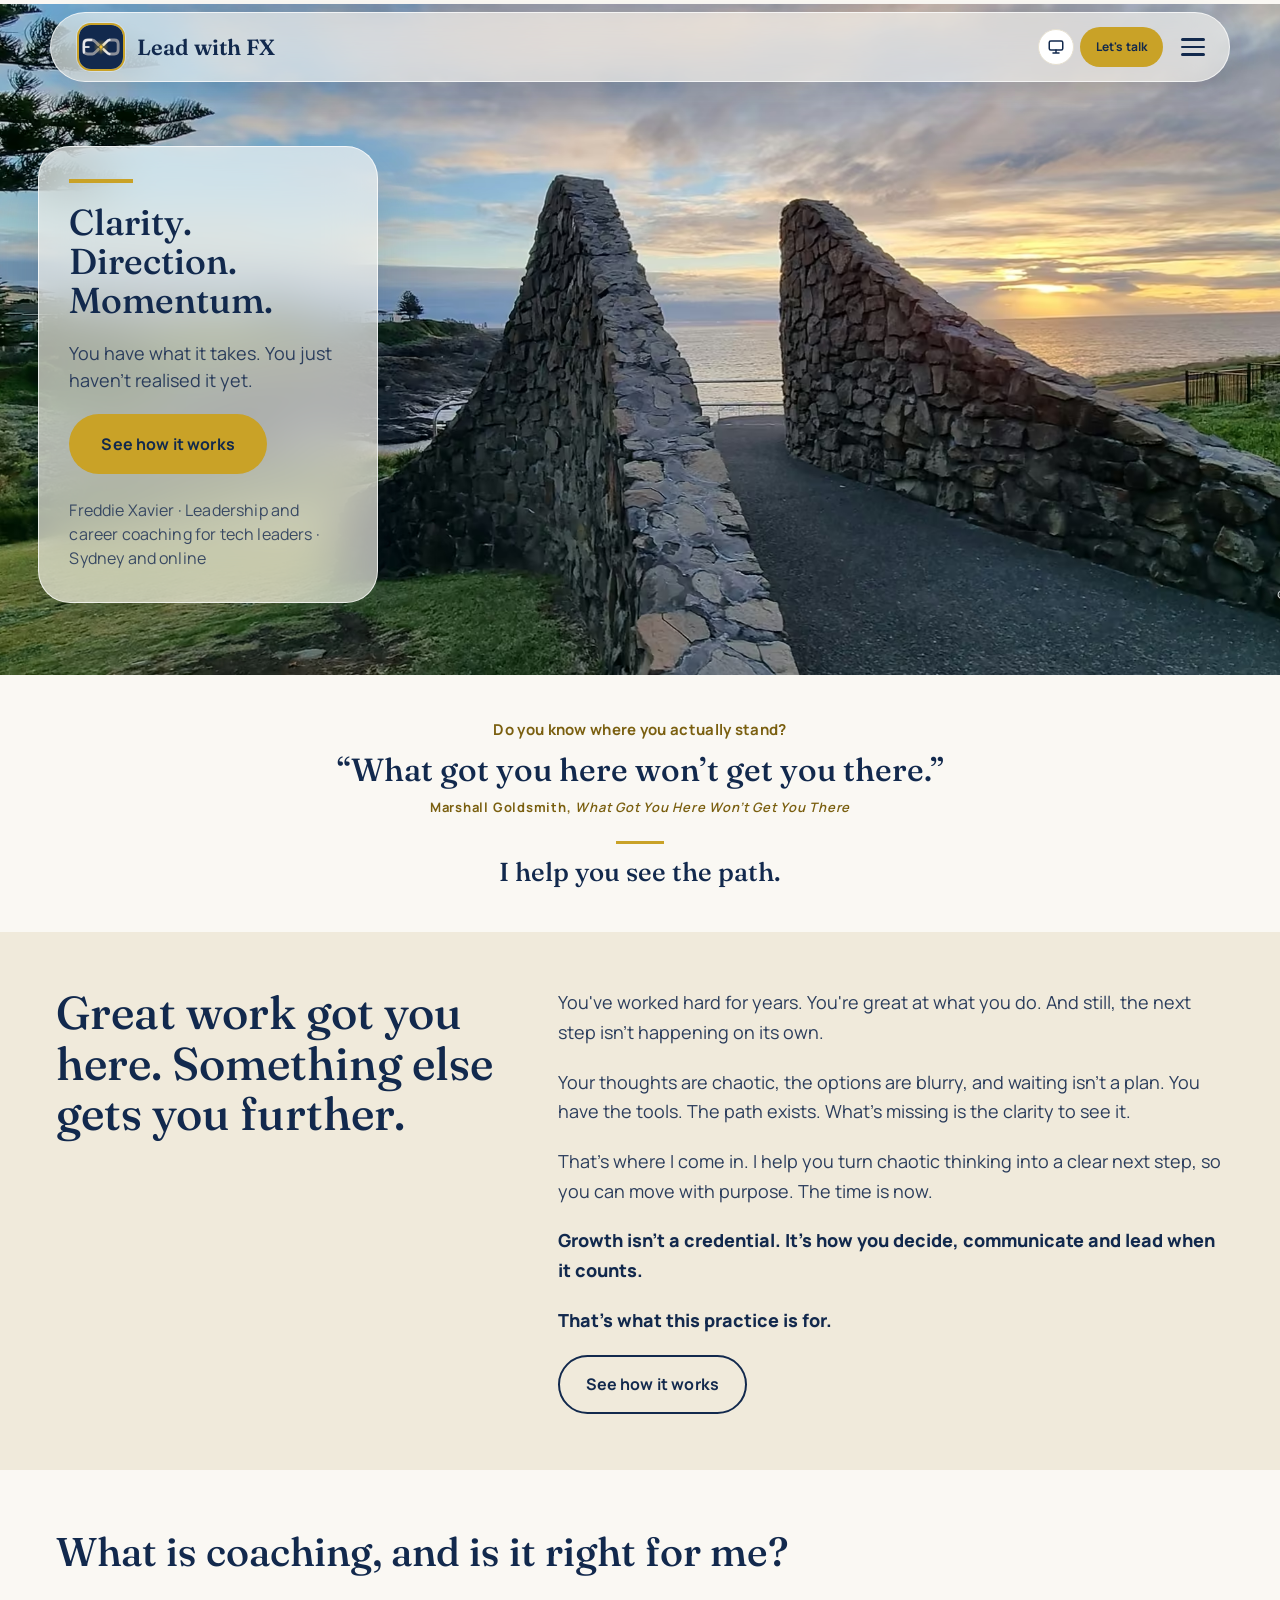
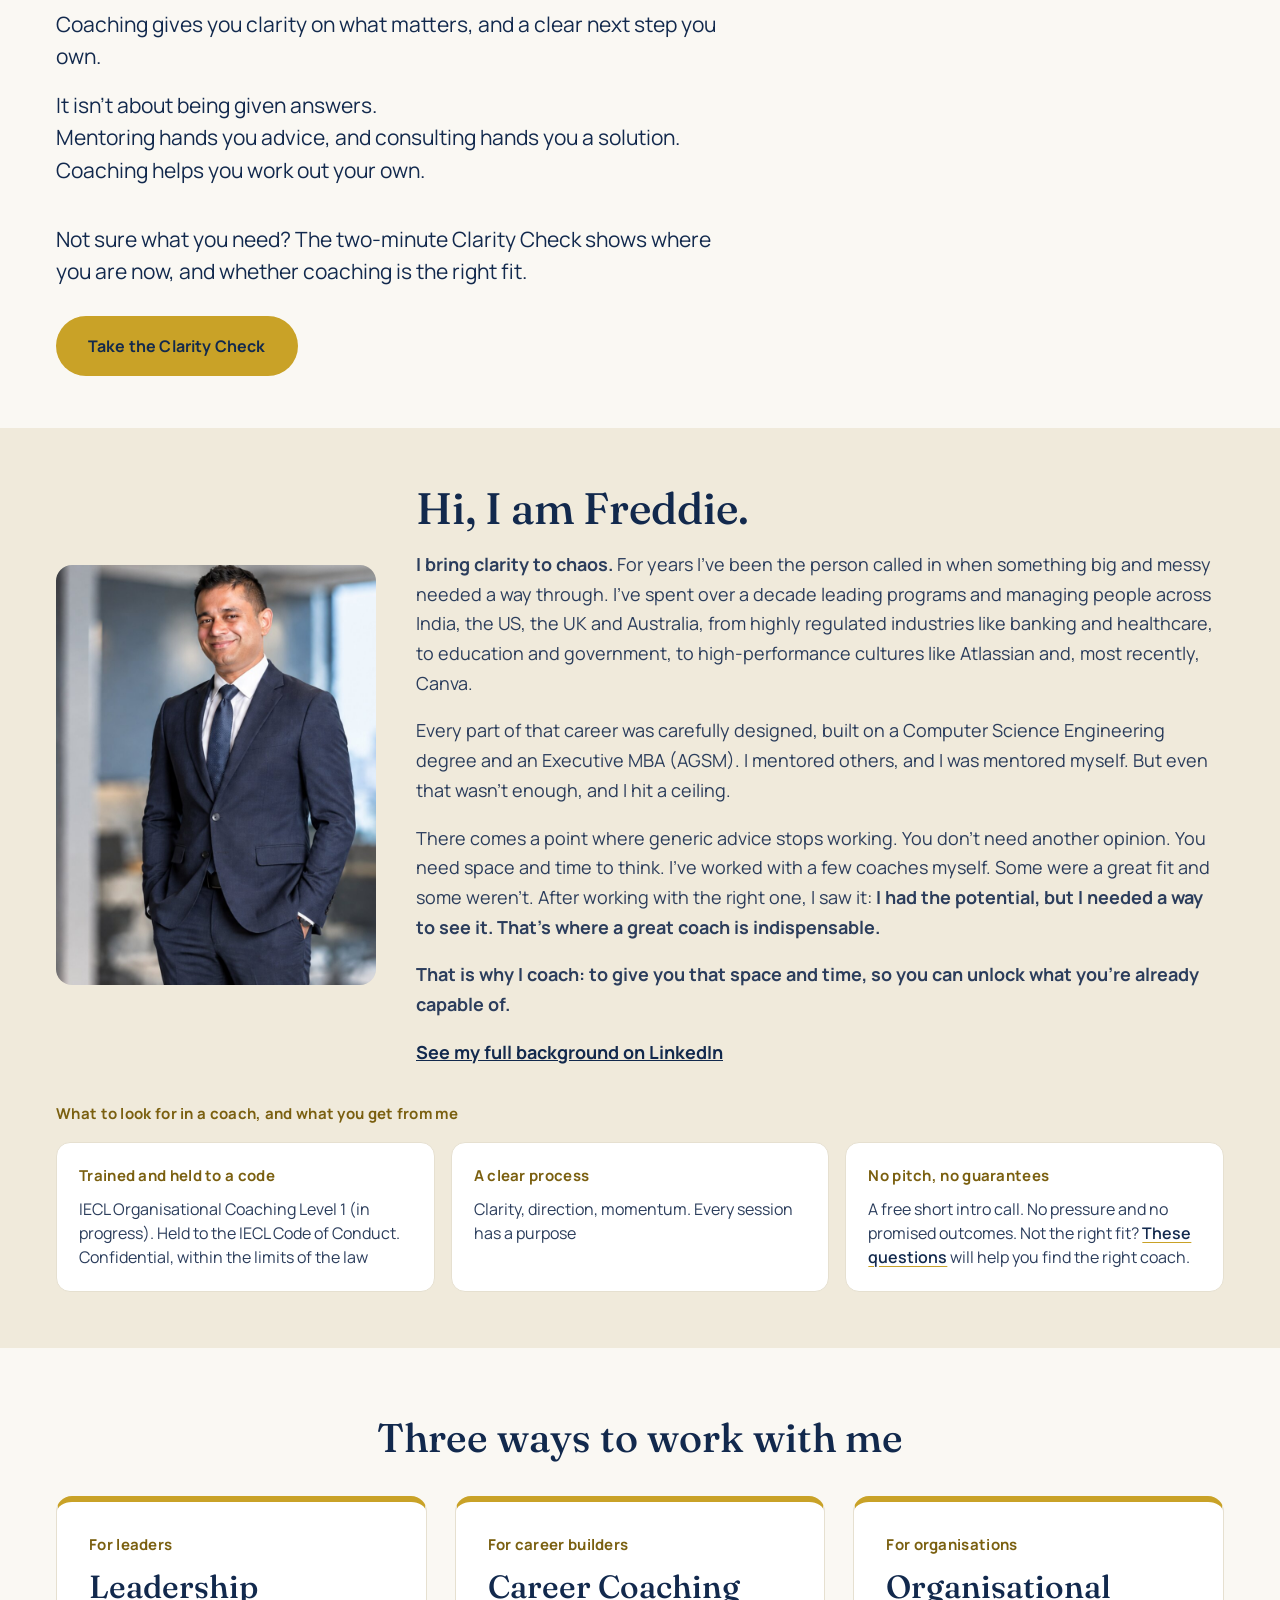
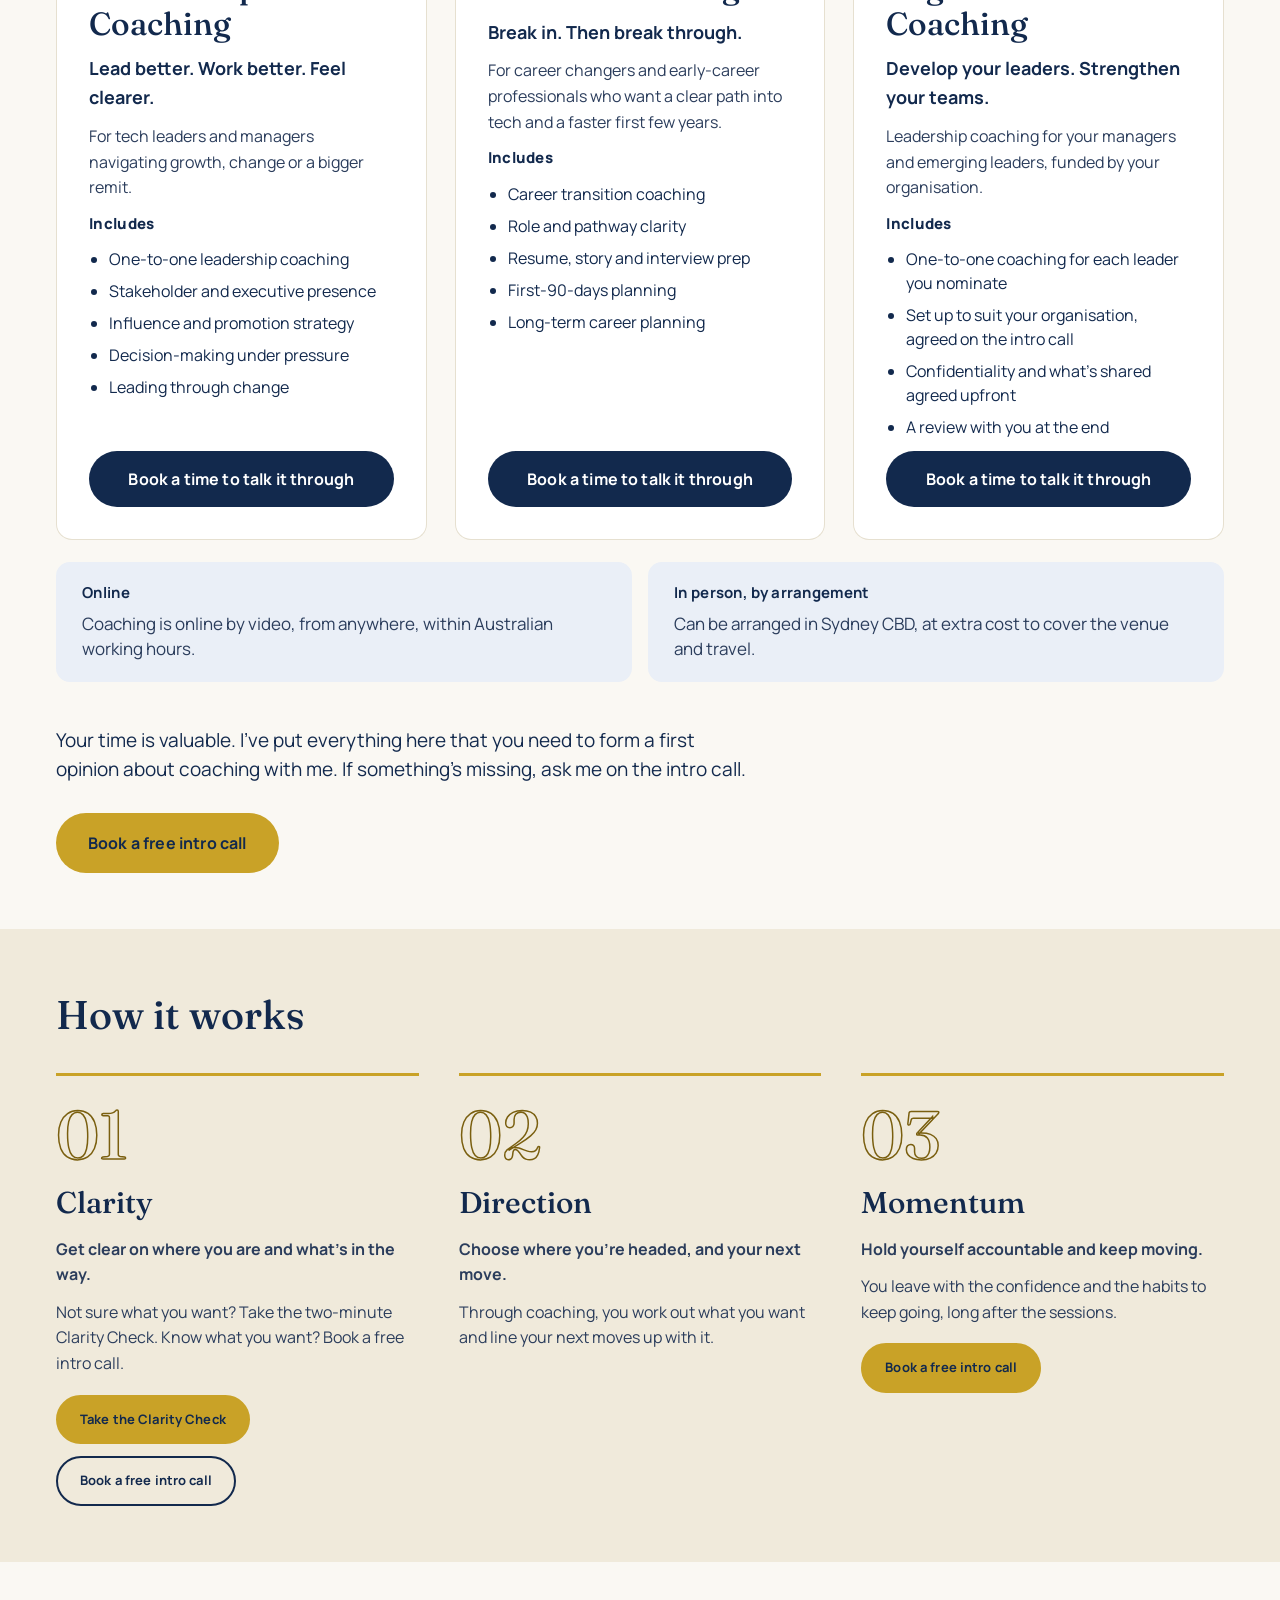
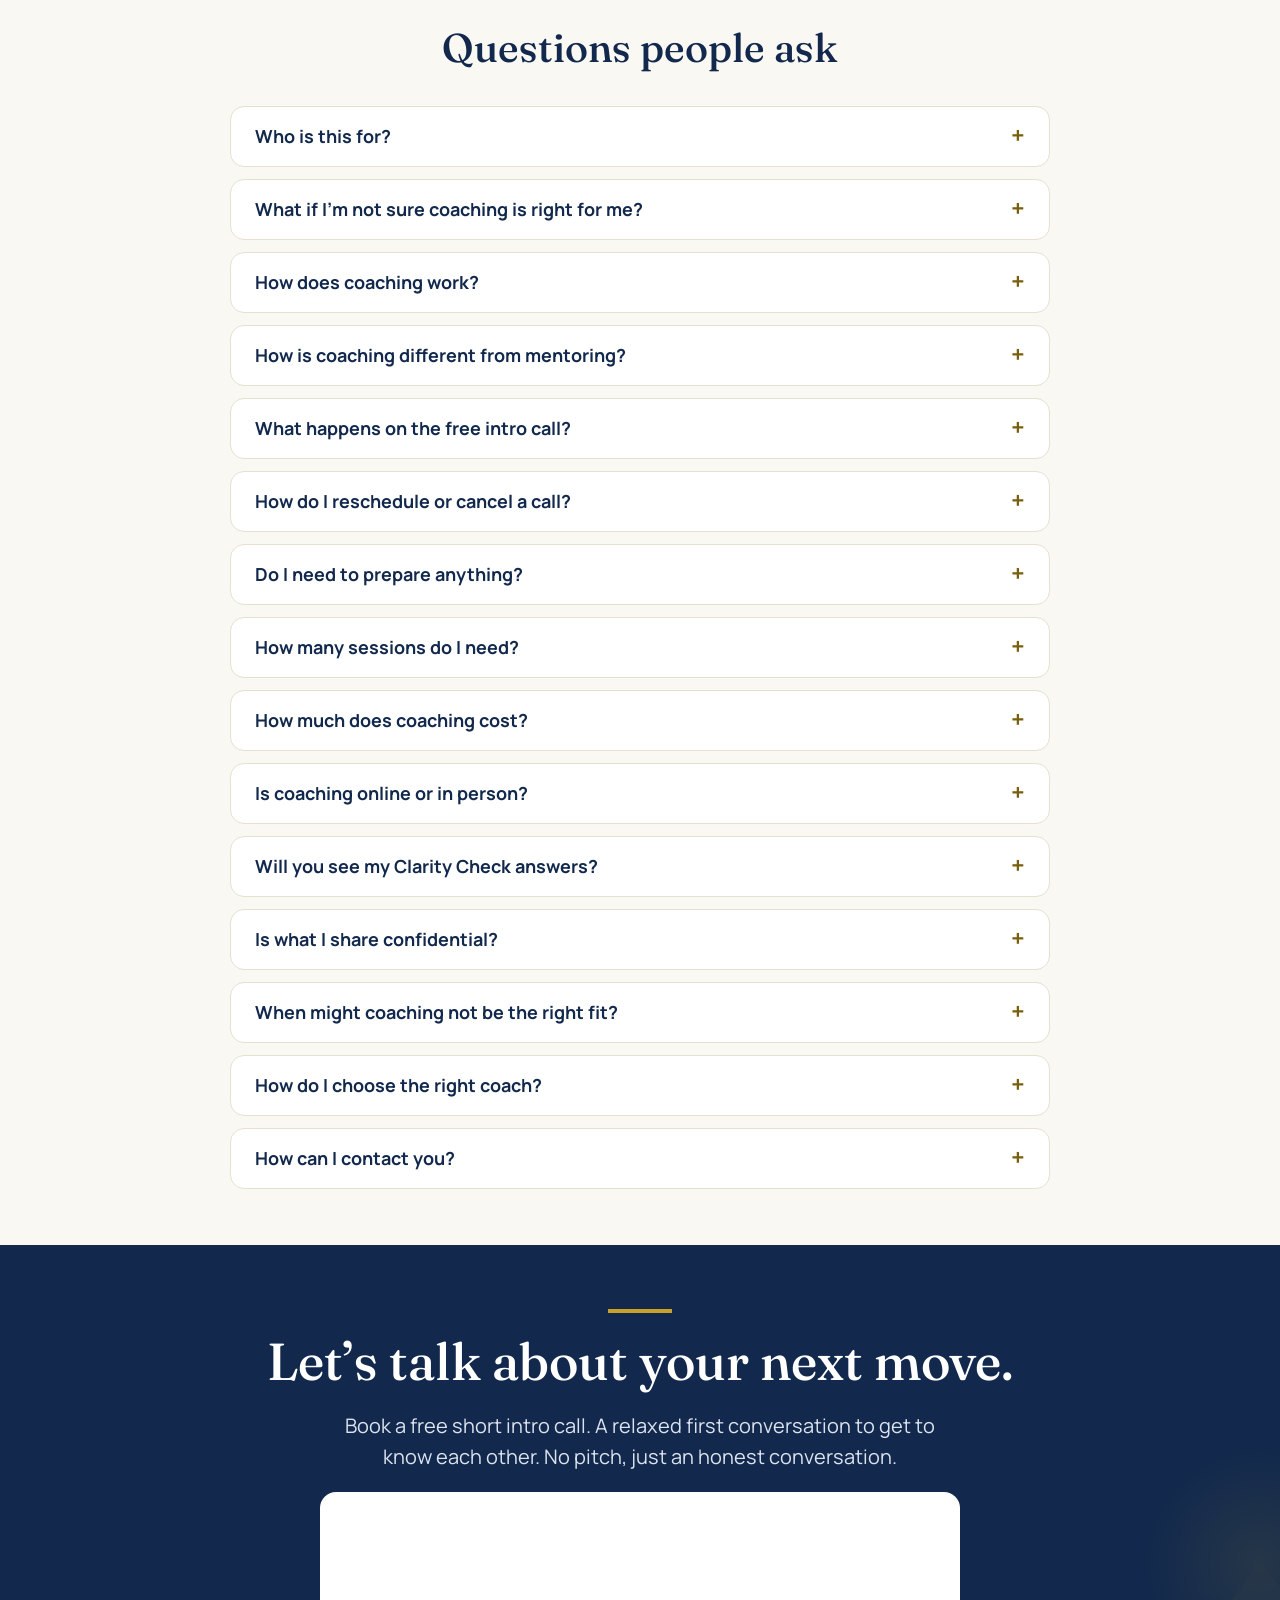
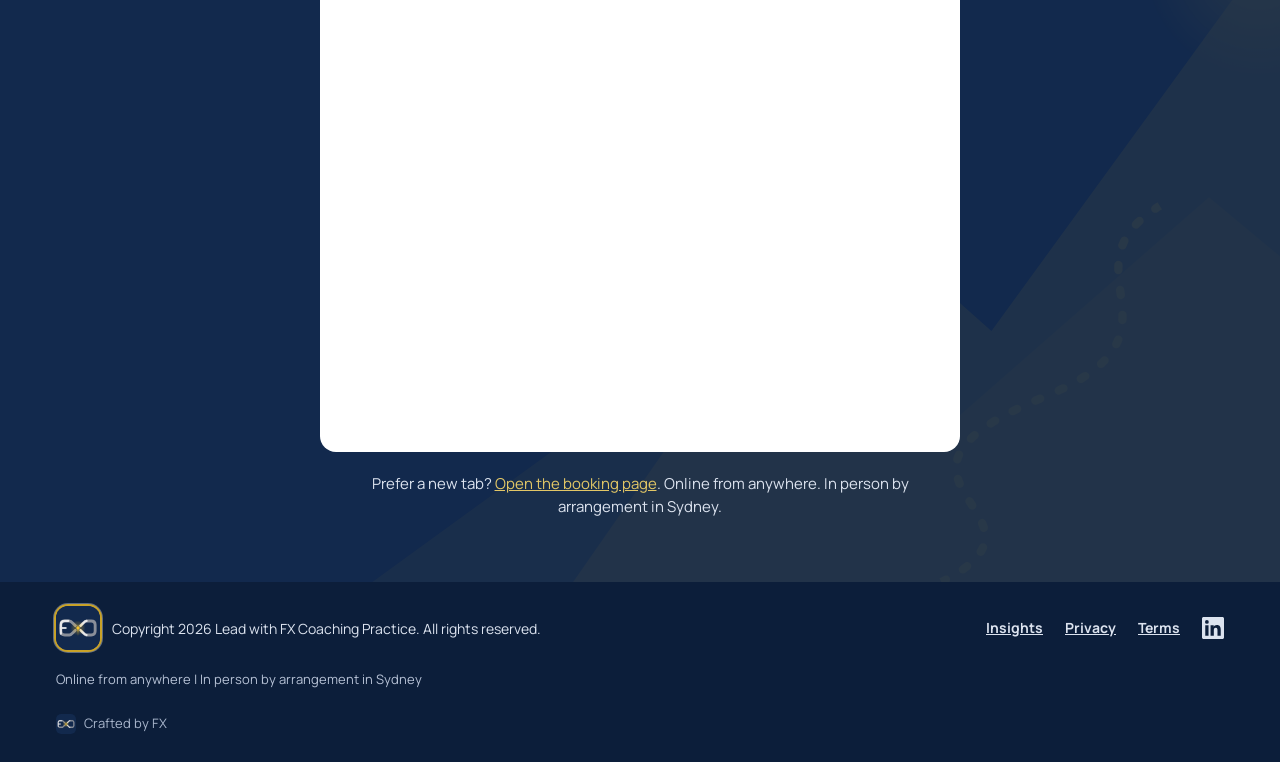
==== commit 03d640f7: "Merge 85912160eb1b3453af33017a20b2a28e36654a62 into 8b5fc355556fd48760de6ea5ee7cbd0ac1e92ce7" ====
--- a/index.html
+++ b/index.html
@@ -3,6 +3,7 @@
 <head>
 <meta charset="utf-8">
 <meta http-equiv="Content-Security-Policy" content="default-src 'self'; script-src 'self' 'sha256-2ufQ0UhHi3+rGdpqQ7IaGDzlIDb8QMgaIqjZW0lpATk=' 'sha256-X4StiVRqpYrQvu+tMo2XAr5zSpNzw90L1ylRMOkAt7A=' 'sha256-OOnIcDbN0qAFC7D131D8ZDPQ1z05ZRPEQe1DuTAQ84c=' 'sha256-YZJuyROIG2KQkPyxyrVtnGCEO/Y77B6Yl5Ez3kwA5Gg=' https://assets.calendly.com https://gc.zgo.at https://challenges.cloudflare.com; style-src 'self' 'unsafe-inline' https://assets.calendly.com; img-src 'self' data: https://leadwithfx.goatcounter.com https://assets.calendly.com https://*.calendly.com; font-src 'self'; connect-src 'self' https://clarity-report.leadwithfx.workers.dev https://leadwithfx.goatcounter.com https://*.calendly.com; frame-src https://calendly.com https://challenges.cloudflare.com; base-uri 'self'; form-action 'self'; object-src 'none'">
+<meta name="referrer" content="strict-origin-when-cross-origin">
 <meta name="tdm-reservation" content="1">
 <meta name="tdm-policy" content="https://leadwithfx.com/terms.html">
 <meta name="robots" content="index,follow,noai,noimageai">
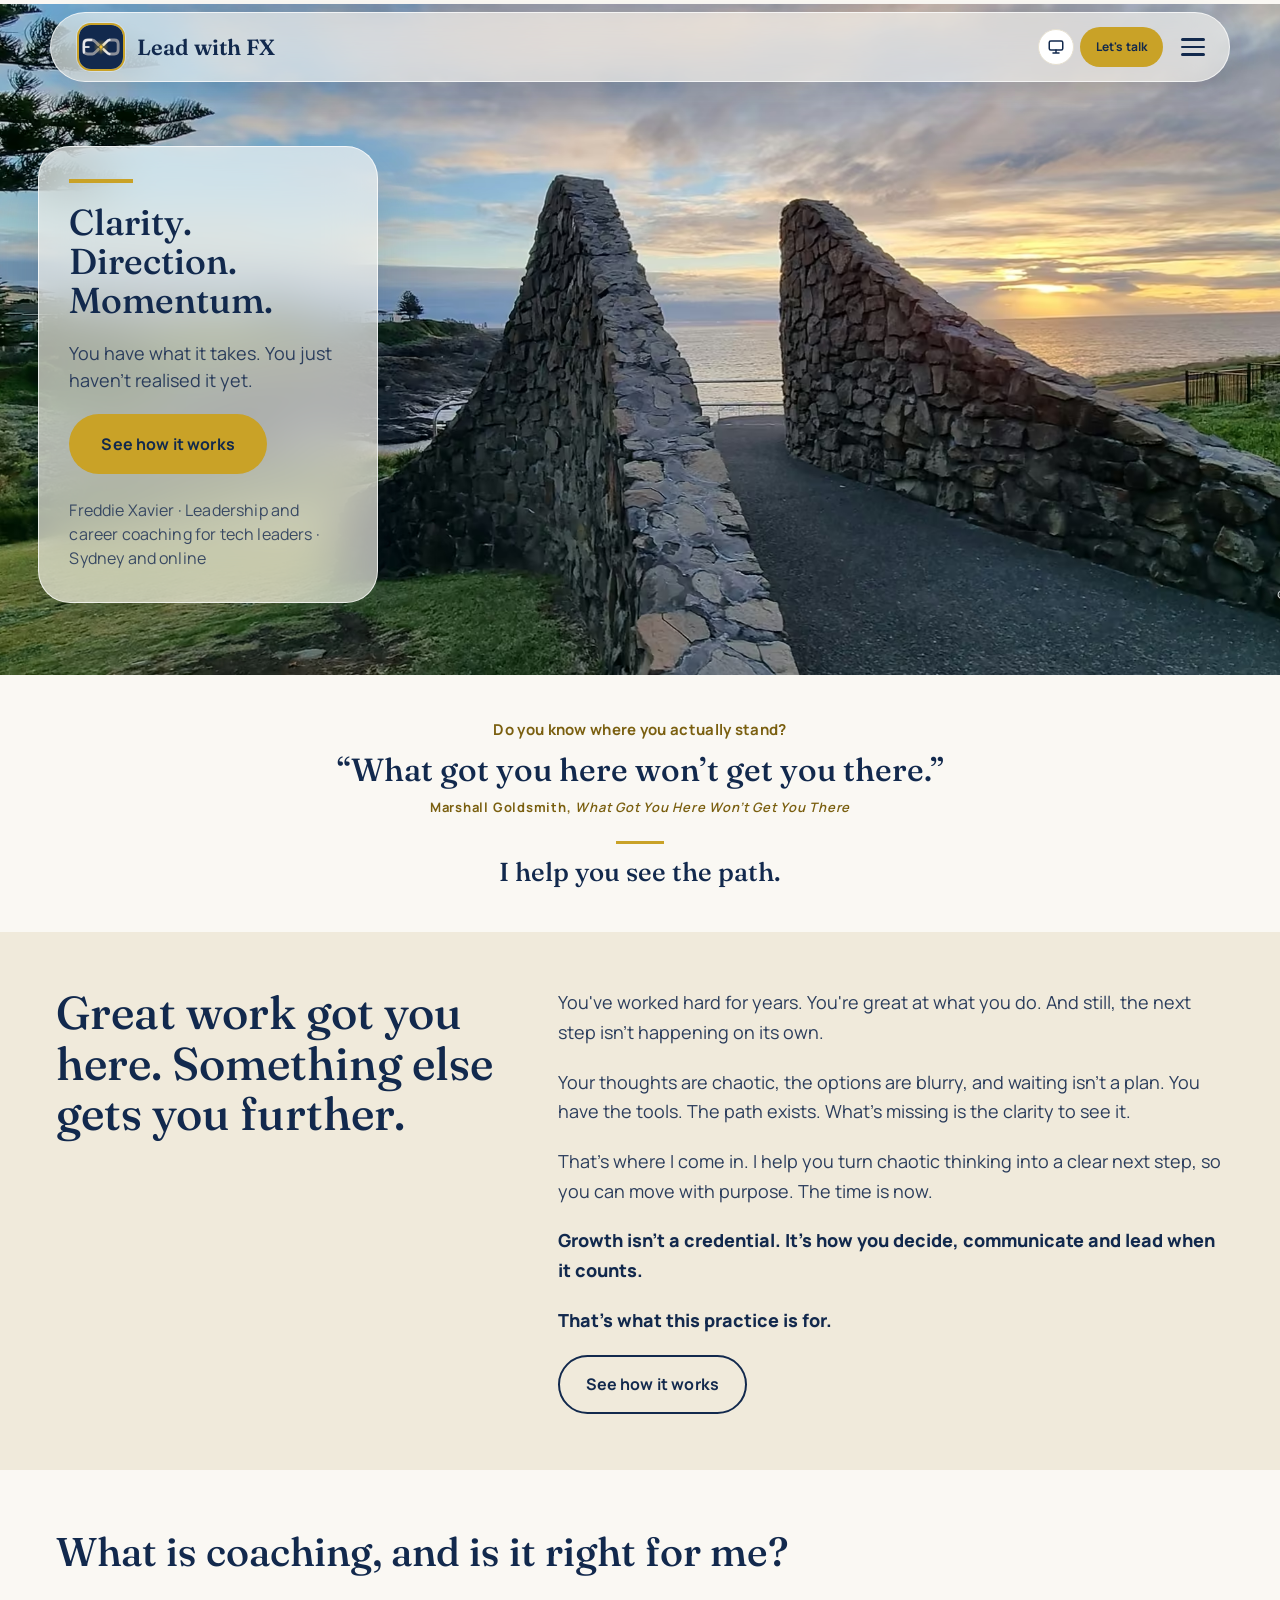
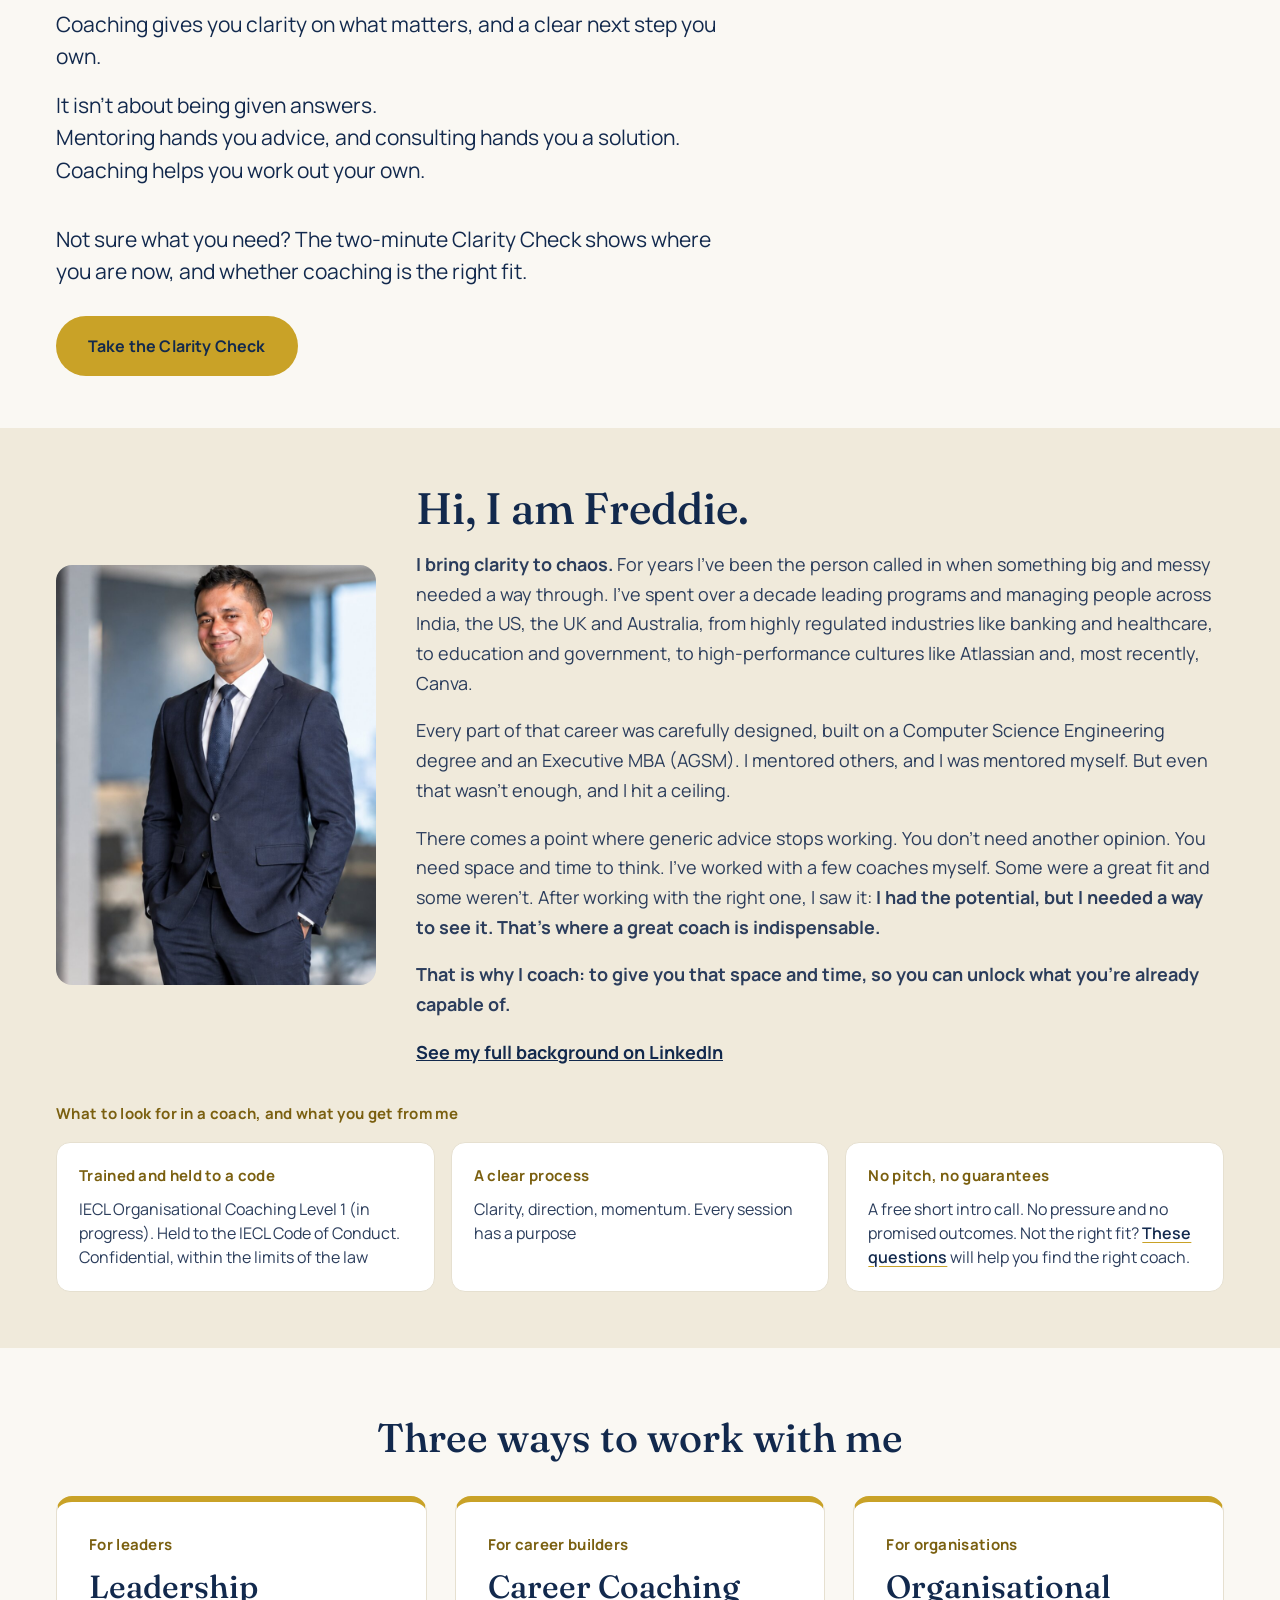
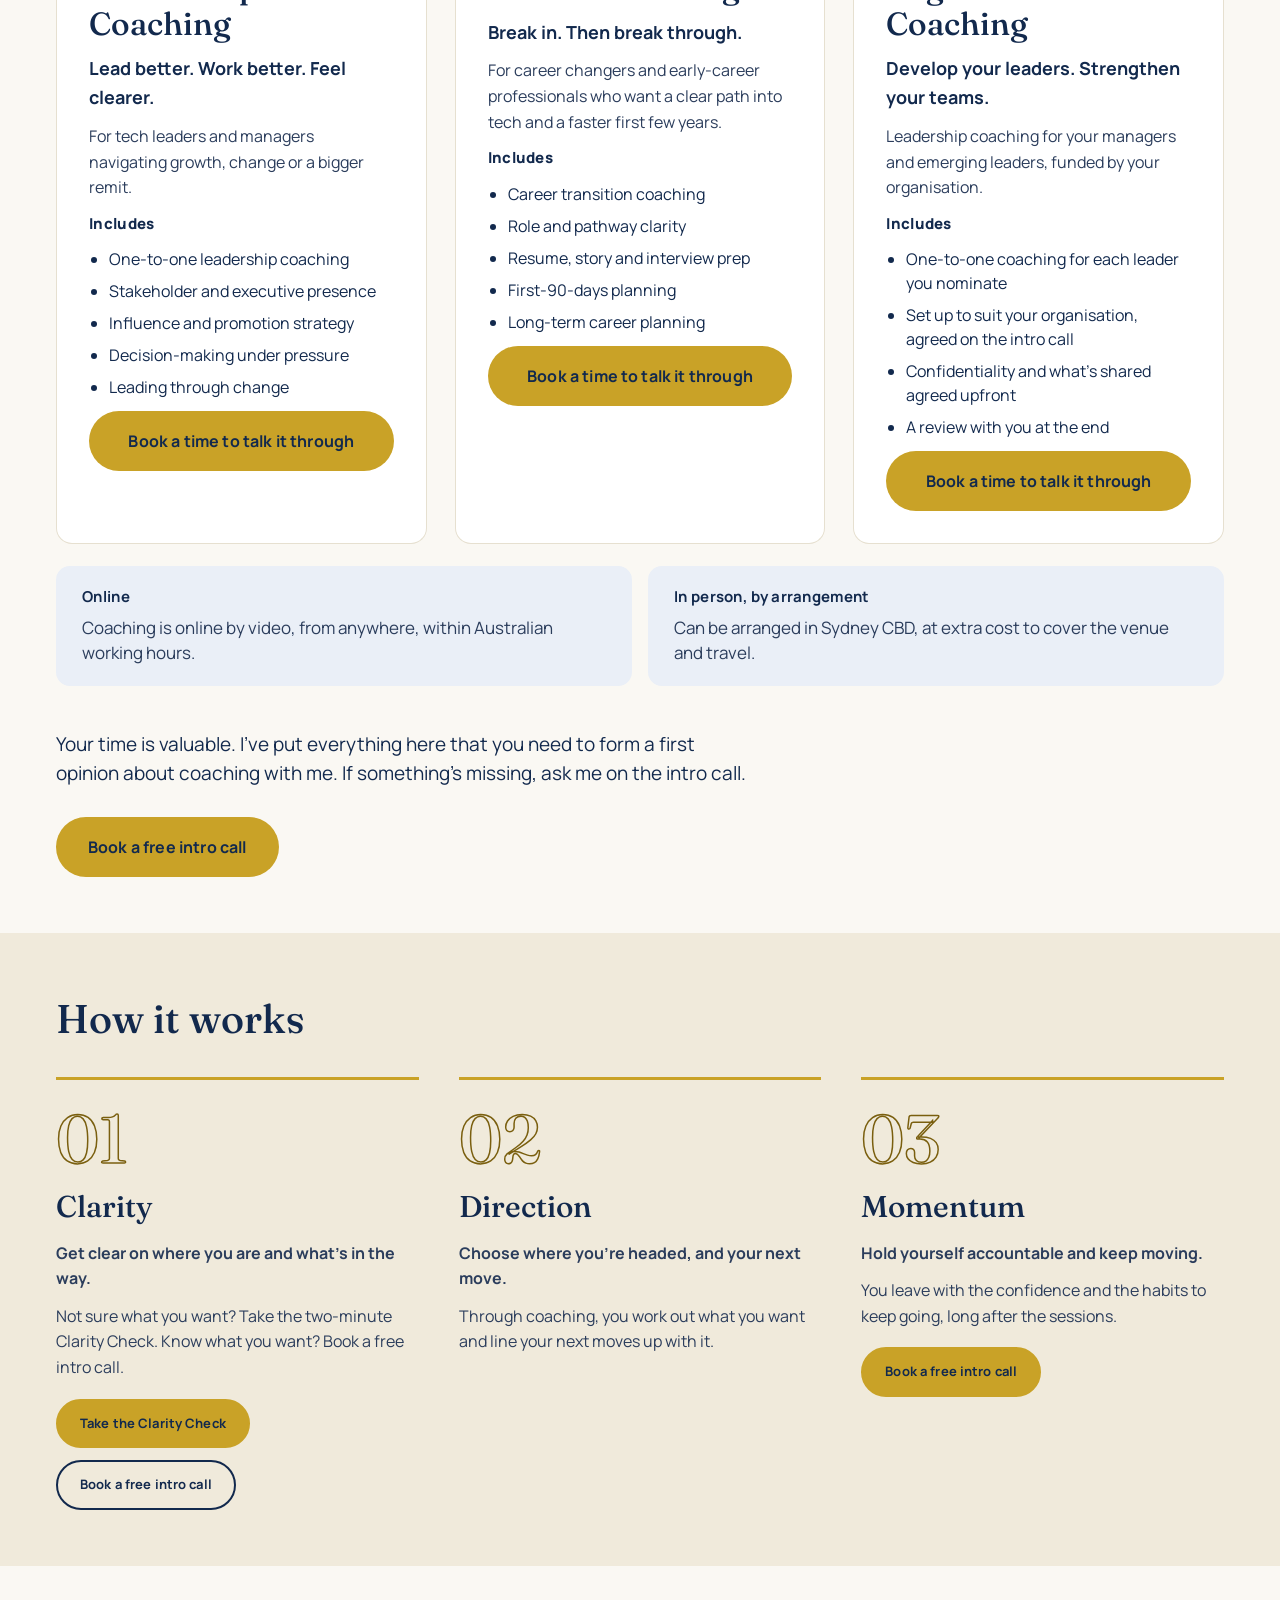
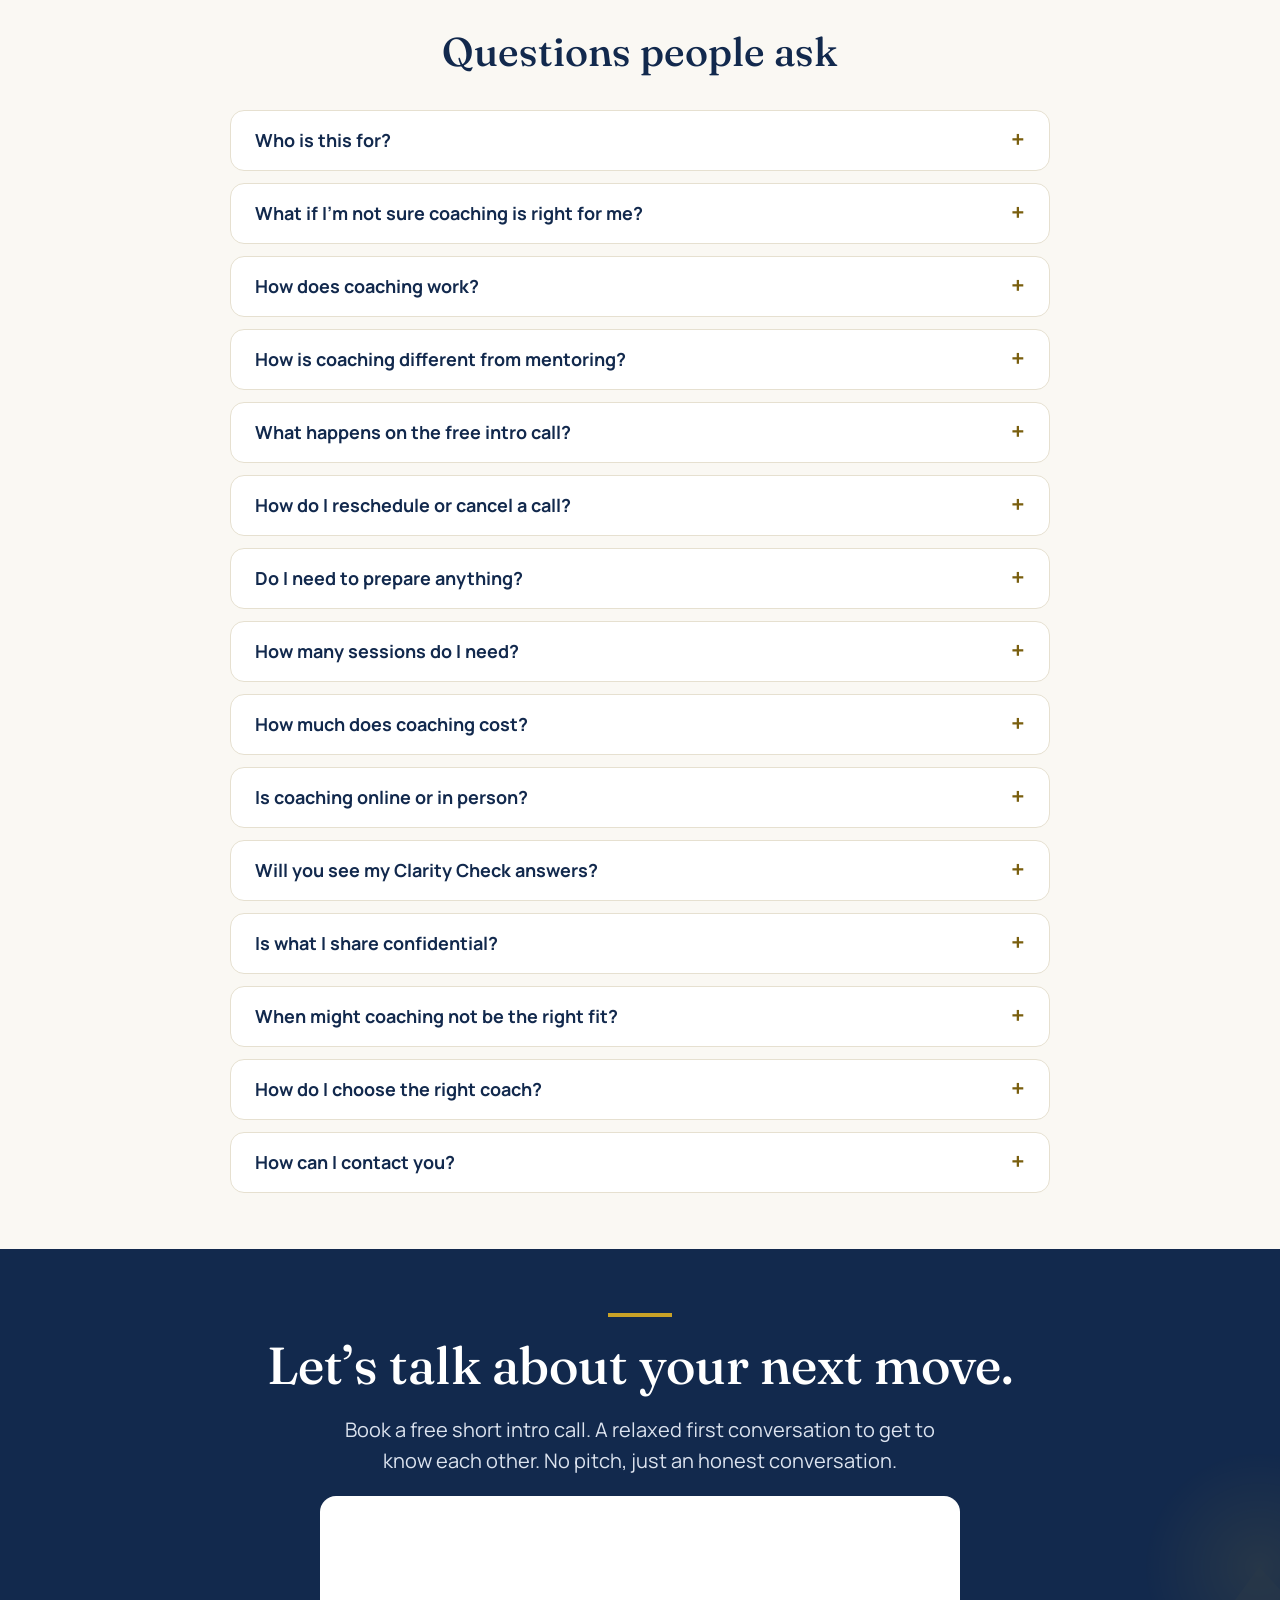
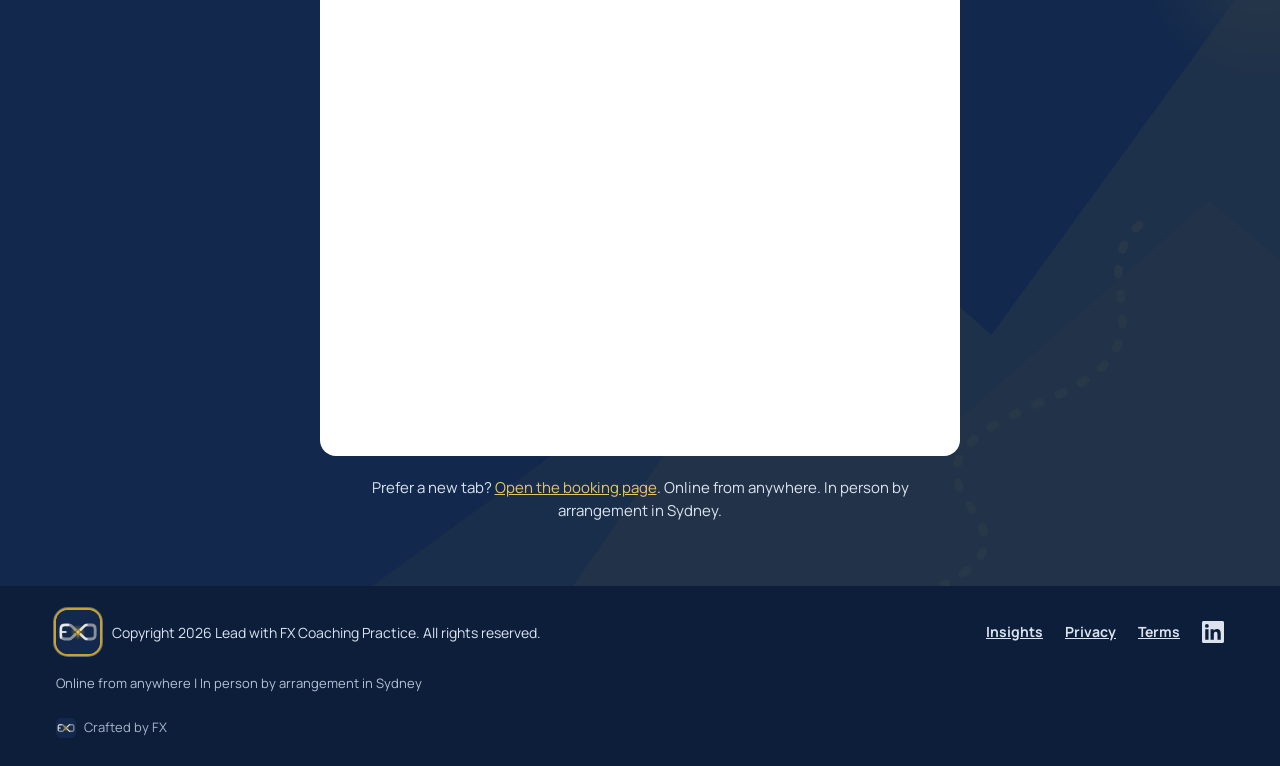
==== commit 0033be88: "Make the 'Book a time to talk it through' buttons gold Co-Authored-By: Claude Haiku 5.5 <noreply@ant" ====
--- a/index.html
+++ b/index.html
@@ -3,7 +3,6 @@
 <head>
 <meta charset="utf-8">
 <meta http-equiv="Content-Security-Policy" content="default-src 'self'; script-src 'self' 'sha256-2ufQ0UhHi3+rGdpqQ7IaGDzlIDb8QMgaIqjZW0lpATk=' 'sha256-X4StiVRqpYrQvu+tMo2XAr5zSpNzw90L1ylRMOkAt7A=' 'sha256-OOnIcDbN0qAFC7D131D8ZDPQ1z05ZRPEQe1DuTAQ84c=' 'sha256-YZJuyROIG2KQkPyxyrVtnGCEO/Y77B6Yl5Ez3kwA5Gg=' https://assets.calendly.com https://gc.zgo.at https://challenges.cloudflare.com; style-src 'self' 'unsafe-inline' https://assets.calendly.com; img-src 'self' data: https://leadwithfx.goatcounter.com https://assets.calendly.com https://*.calendly.com; font-src 'self'; connect-src 'self' https://clarity-report.leadwithfx.workers.dev https://leadwithfx.goatcounter.com https://*.calendly.com; frame-src https://calendly.com https://challenges.cloudflare.com; base-uri 'self'; form-action 'self'; object-src 'none'">
-<meta name="referrer" content="strict-origin-when-cross-origin">
 <meta name="tdm-reservation" content="1">
 <meta name="tdm-policy" content="https://leadwithfx.com/terms.html">
 <meta name="robots" content="index,follow,noai,noimageai">
@@ -145,7 +144,7 @@
           <li>Decision-making under pressure</li>
           <li>Leading through change</li>
         </ul>
-        <a class="btn btn-navy" href="https://calendly.com/freddie-rx">Book a time to talk it through</a>
+        <a class="btn btn-gold" href="https://calendly.com/freddie-rx">Book a time to talk it through</a>
       </article>
       <article class="card">
         <div class="label">For career builders</div>
@@ -160,7 +159,7 @@
           <li>First-90-days planning</li>
           <li>Long-term career planning</li>
         </ul>
-        <a class="btn btn-navy" href="https://calendly.com/freddie-rx">Book a time to talk it through</a>
+        <a class="btn btn-gold" href="https://calendly.com/freddie-rx">Book a time to talk it through</a>
       </article>
       <article class="card">
         <div class="label">For organisations</div>
@@ -174,7 +173,7 @@
           <li>Confidentiality and what&rsquo;s shared agreed upfront</li>
           <li>A review with you at the end</li>
         </ul>
-        <a class="btn btn-navy" href="https://calendly.com/freddie-rx">Book a time to talk it through</a>
+        <a class="btn btn-gold" href="https://calendly.com/freddie-rx">Book a time to talk it through</a>
       </article>
     </div>
     <div class="meet">
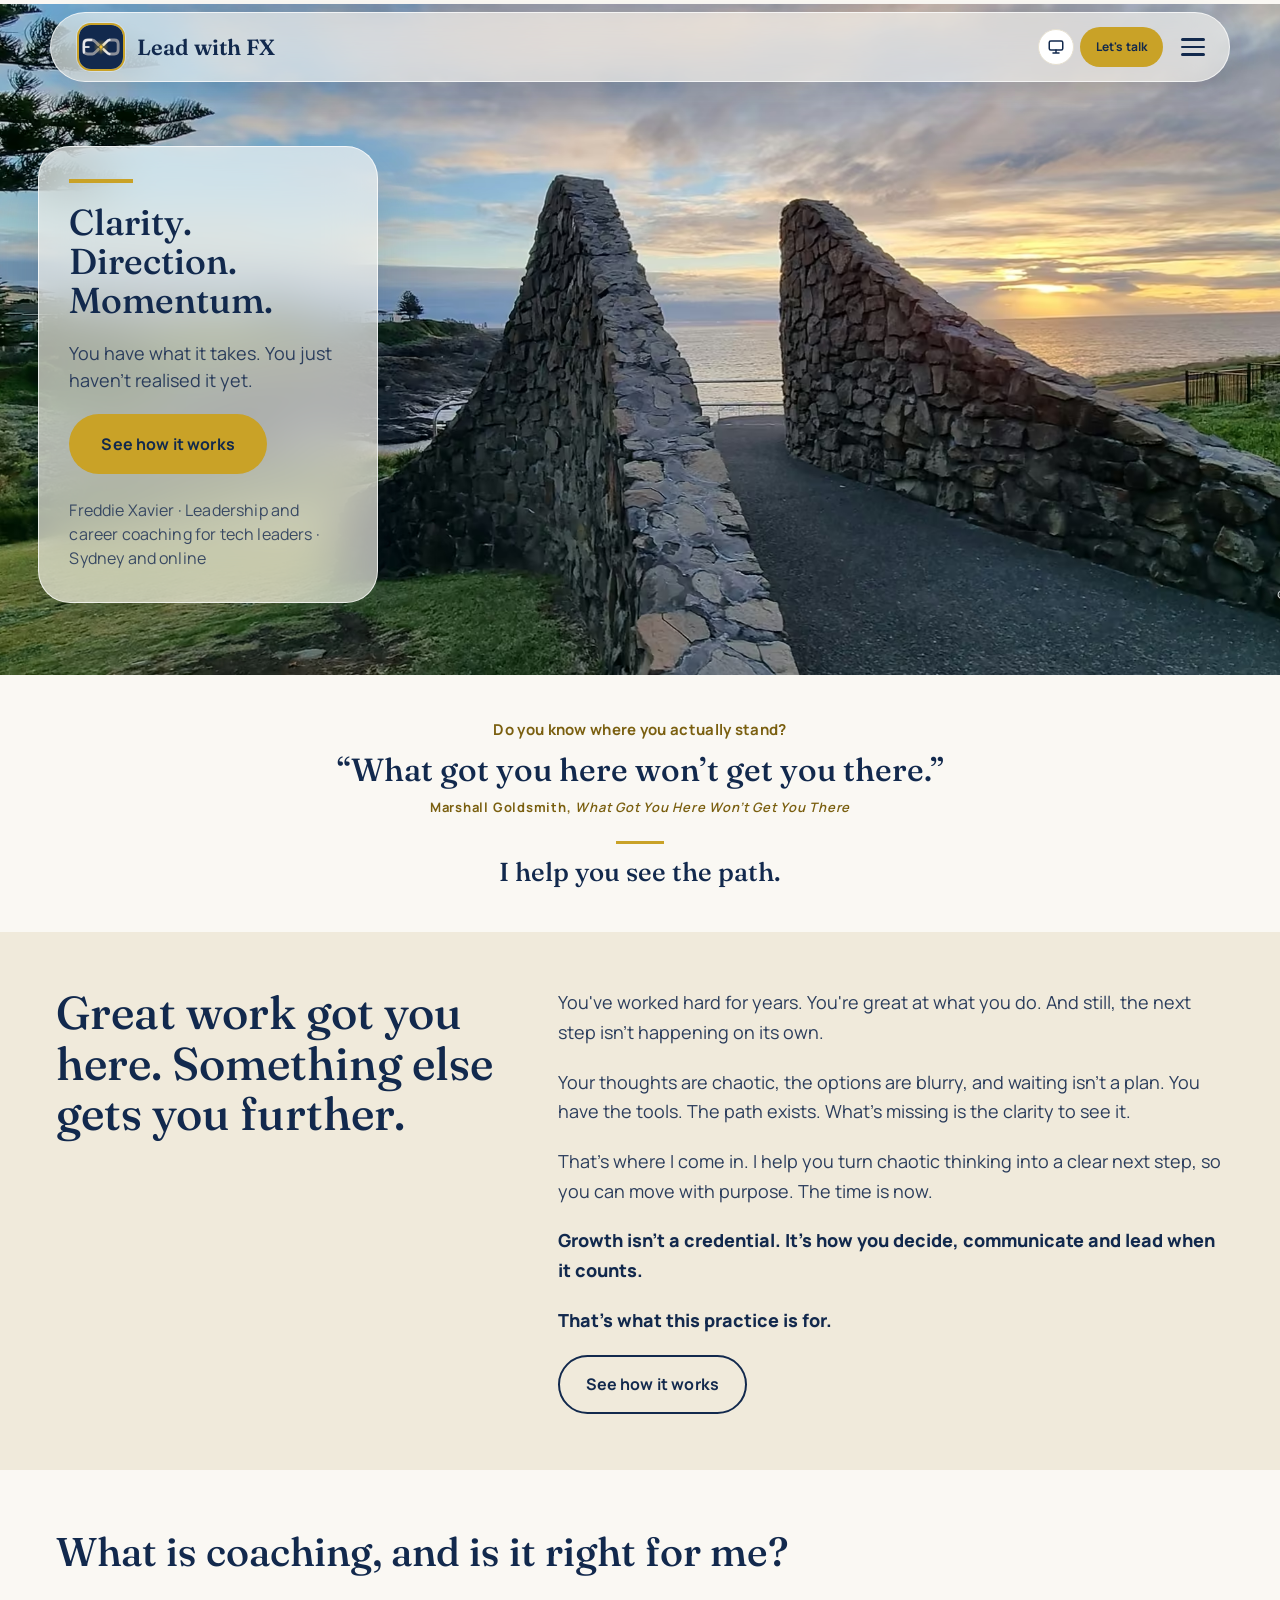
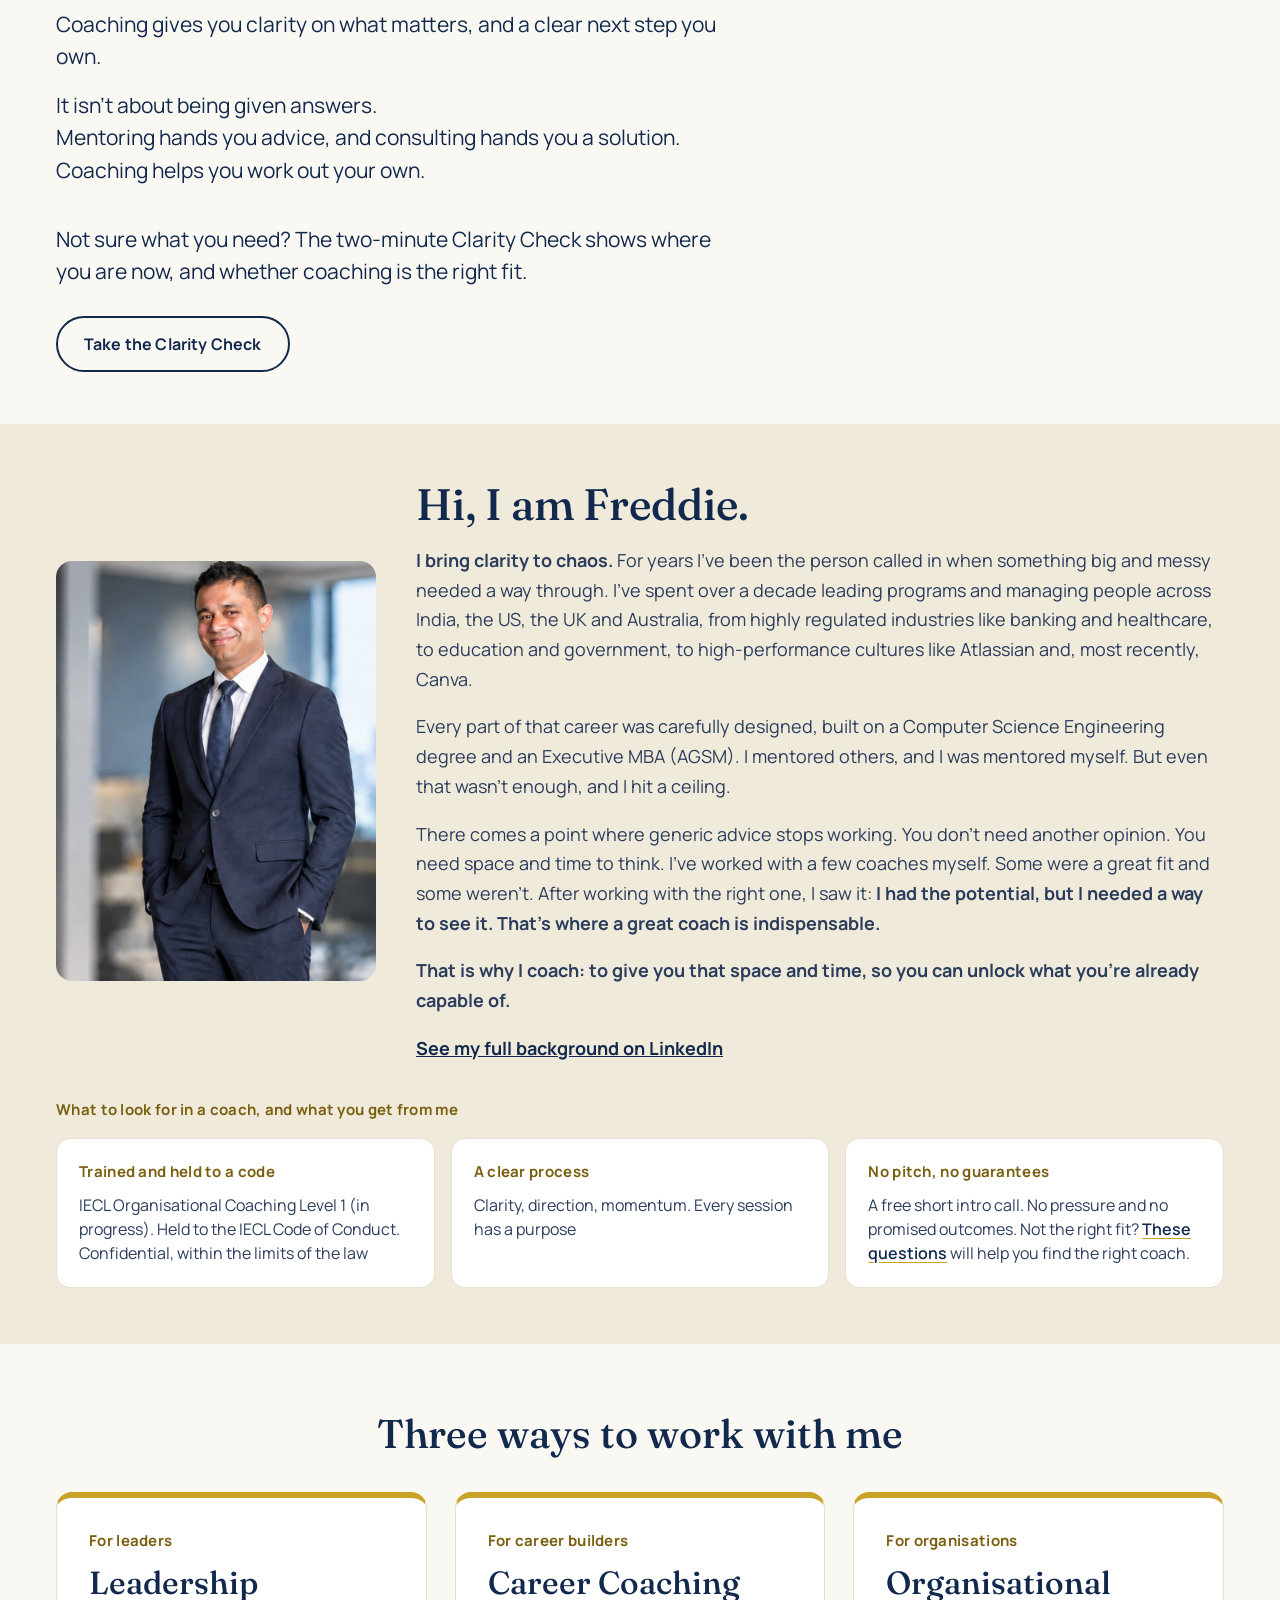
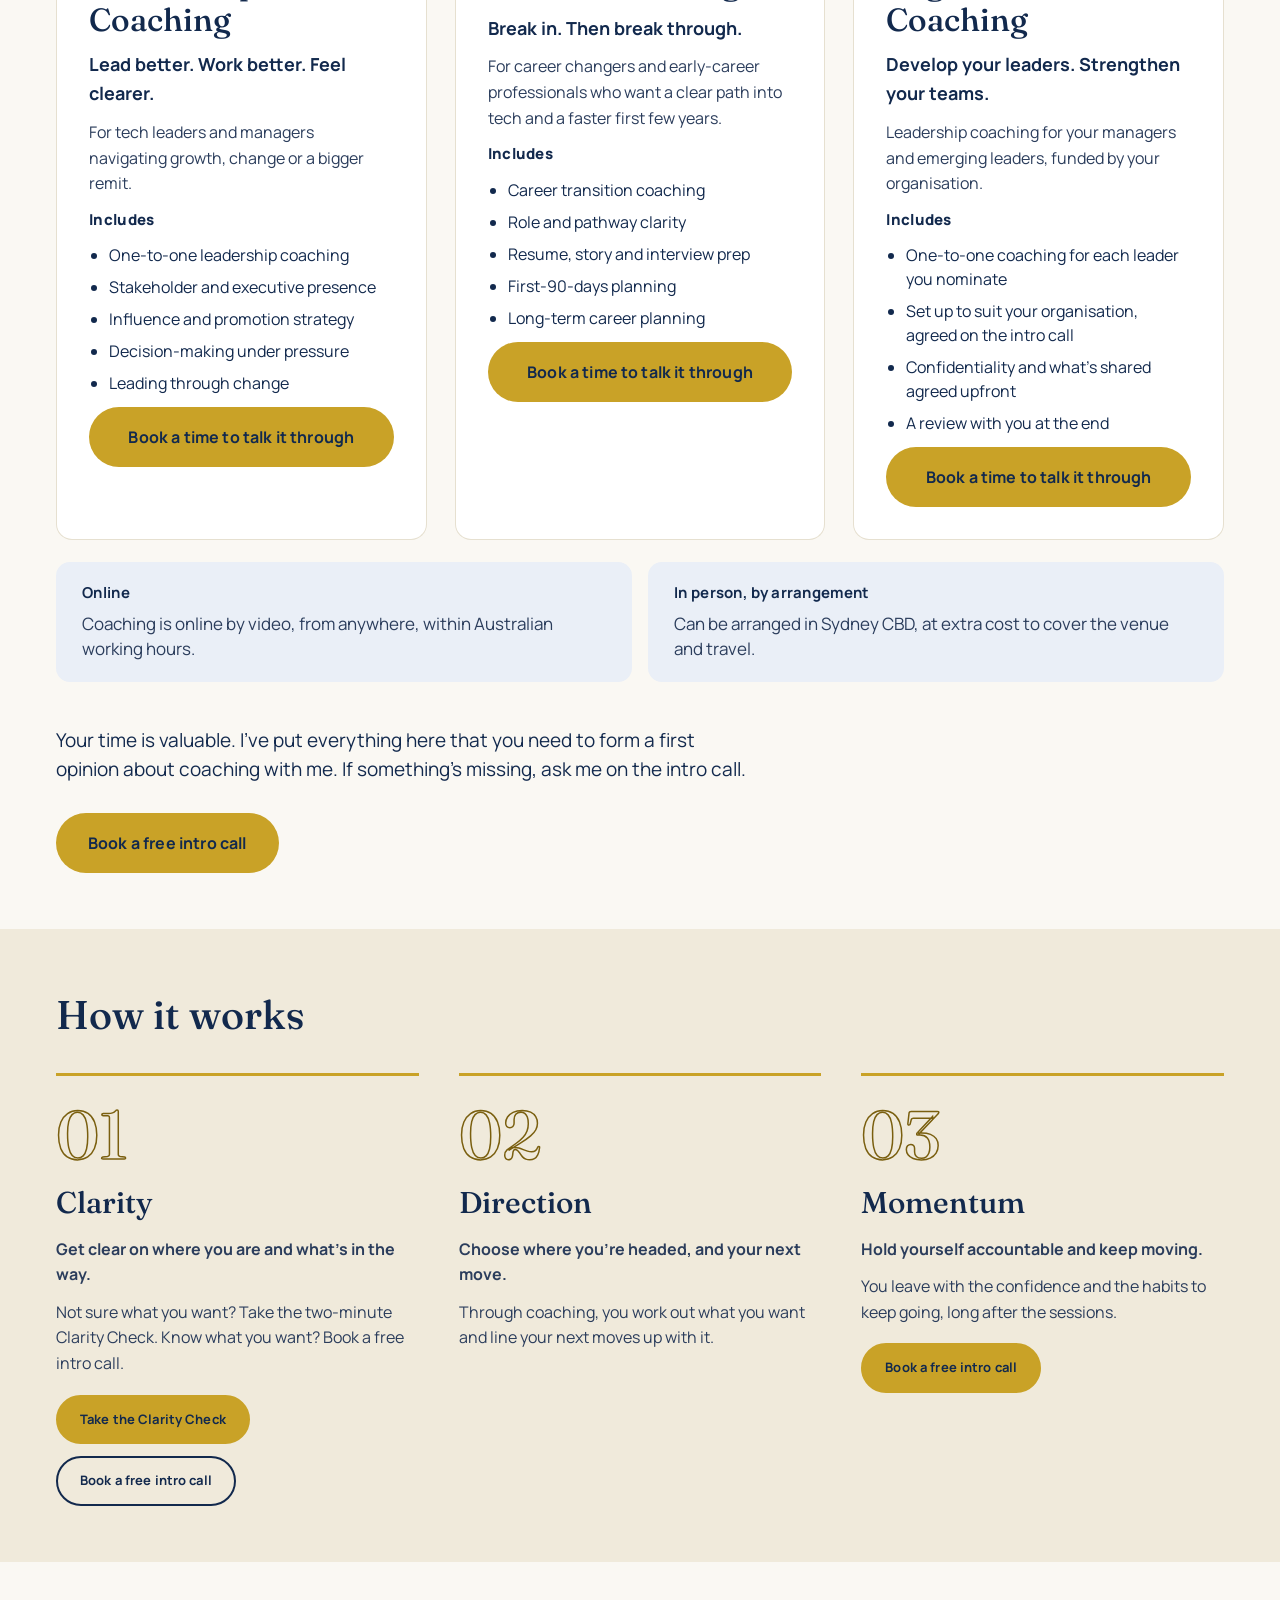
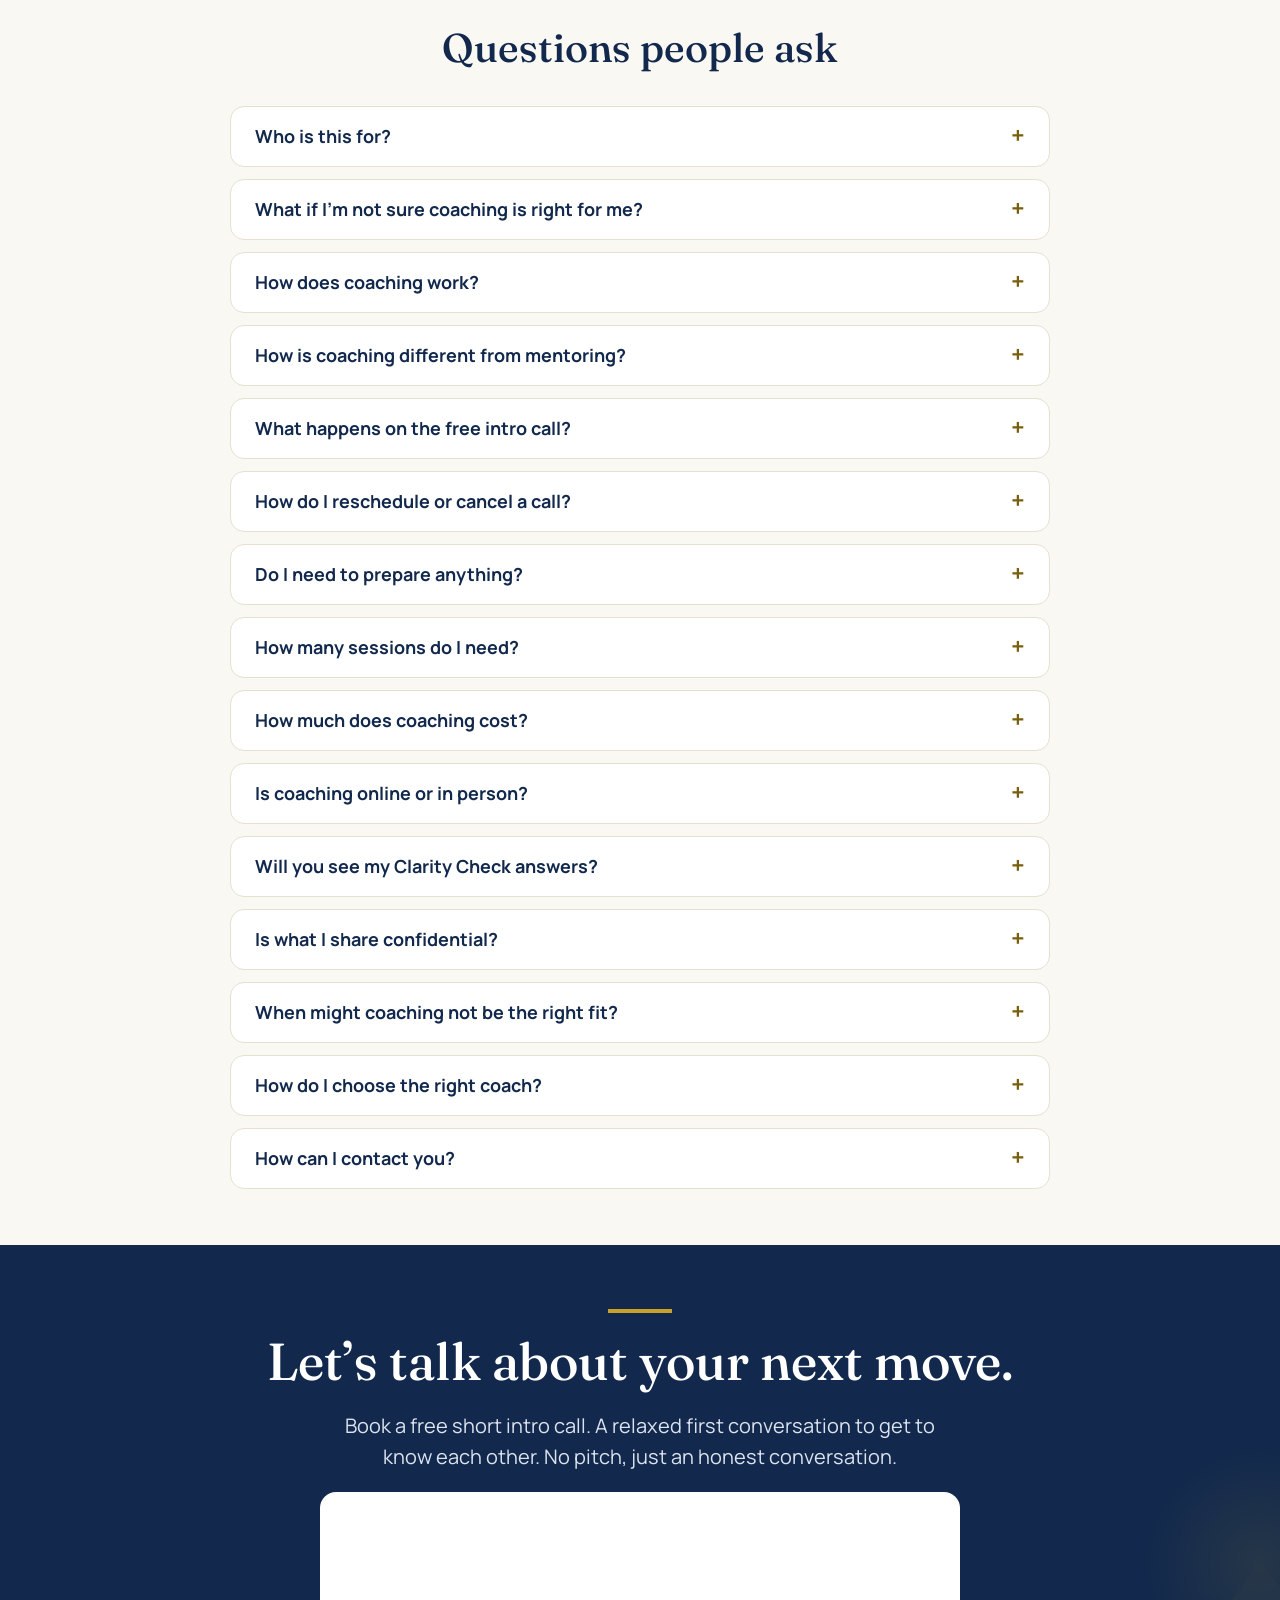
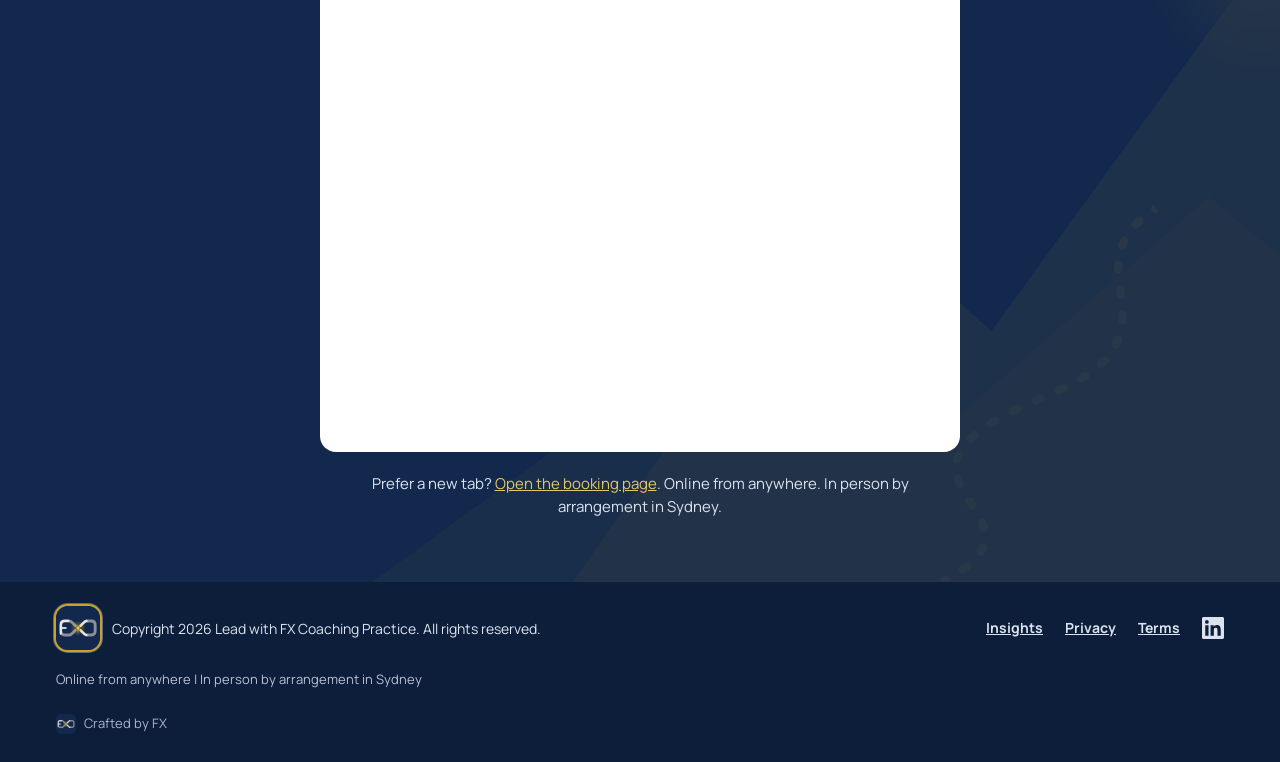
==== commit d0f798b5: "Make the Clarity Check button outline so it differs from the intro call button Co-Authored-By: Claud" ====
--- a/index.html
+++ b/index.html
@@ -100,7 +100,7 @@
     <p class="diff-note">Coaching gives you clarity on what matters, and a clear next step you own.</p>
     <p class="diff-note">It isn&rsquo;t about being given answers.<br>Mentoring hands you advice, and consulting hands you a solution. Coaching helps you work out your own.</p>
     <p class="diff-note diff-gap">Not sure what you need? The two-minute Clarity Check shows where you are now, and whether coaching is the right fit.</p>
-    <div class="diff-cta"><a class="btn btn-gold" href="quiz.html">Take the Clarity Check</a></div>
+    <div class="diff-cta"><a class="btn btn-outline" href="quiz.html">Take the Clarity Check</a></div>
   </div>
 </section>
 
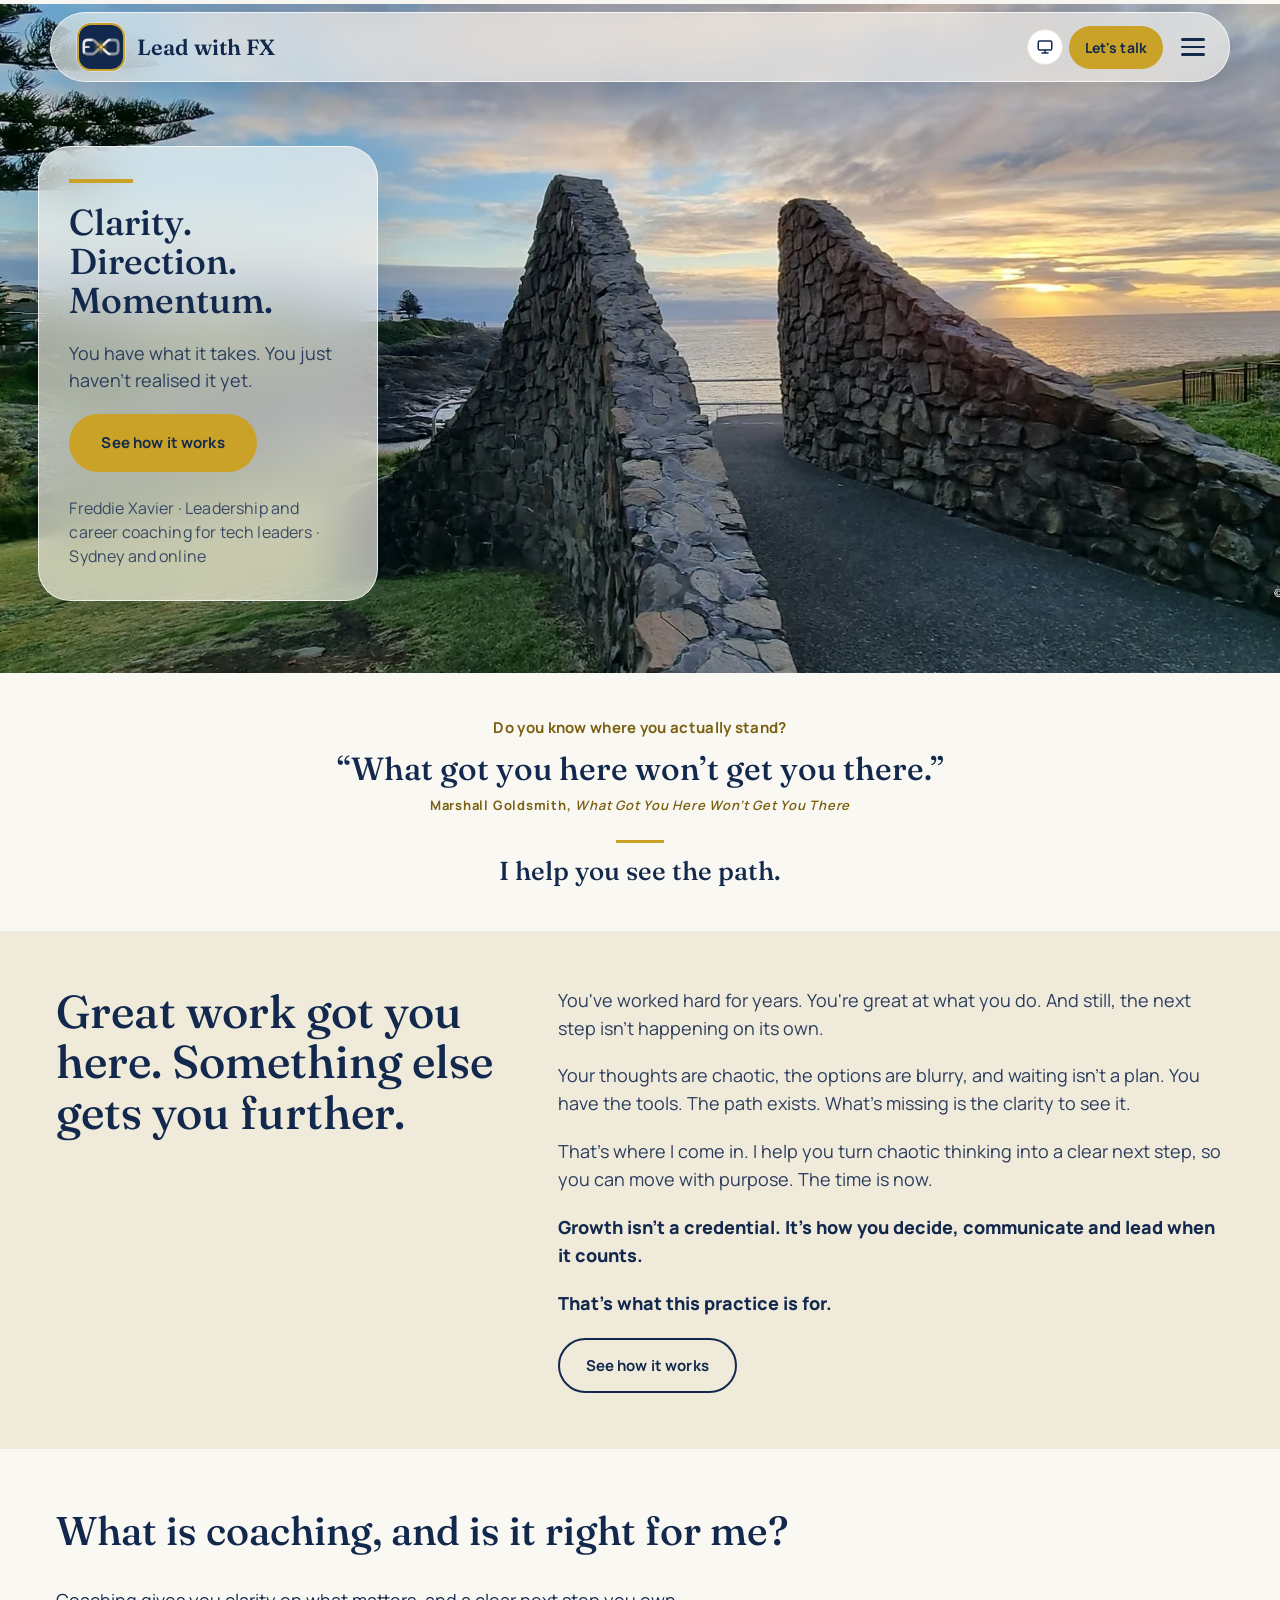
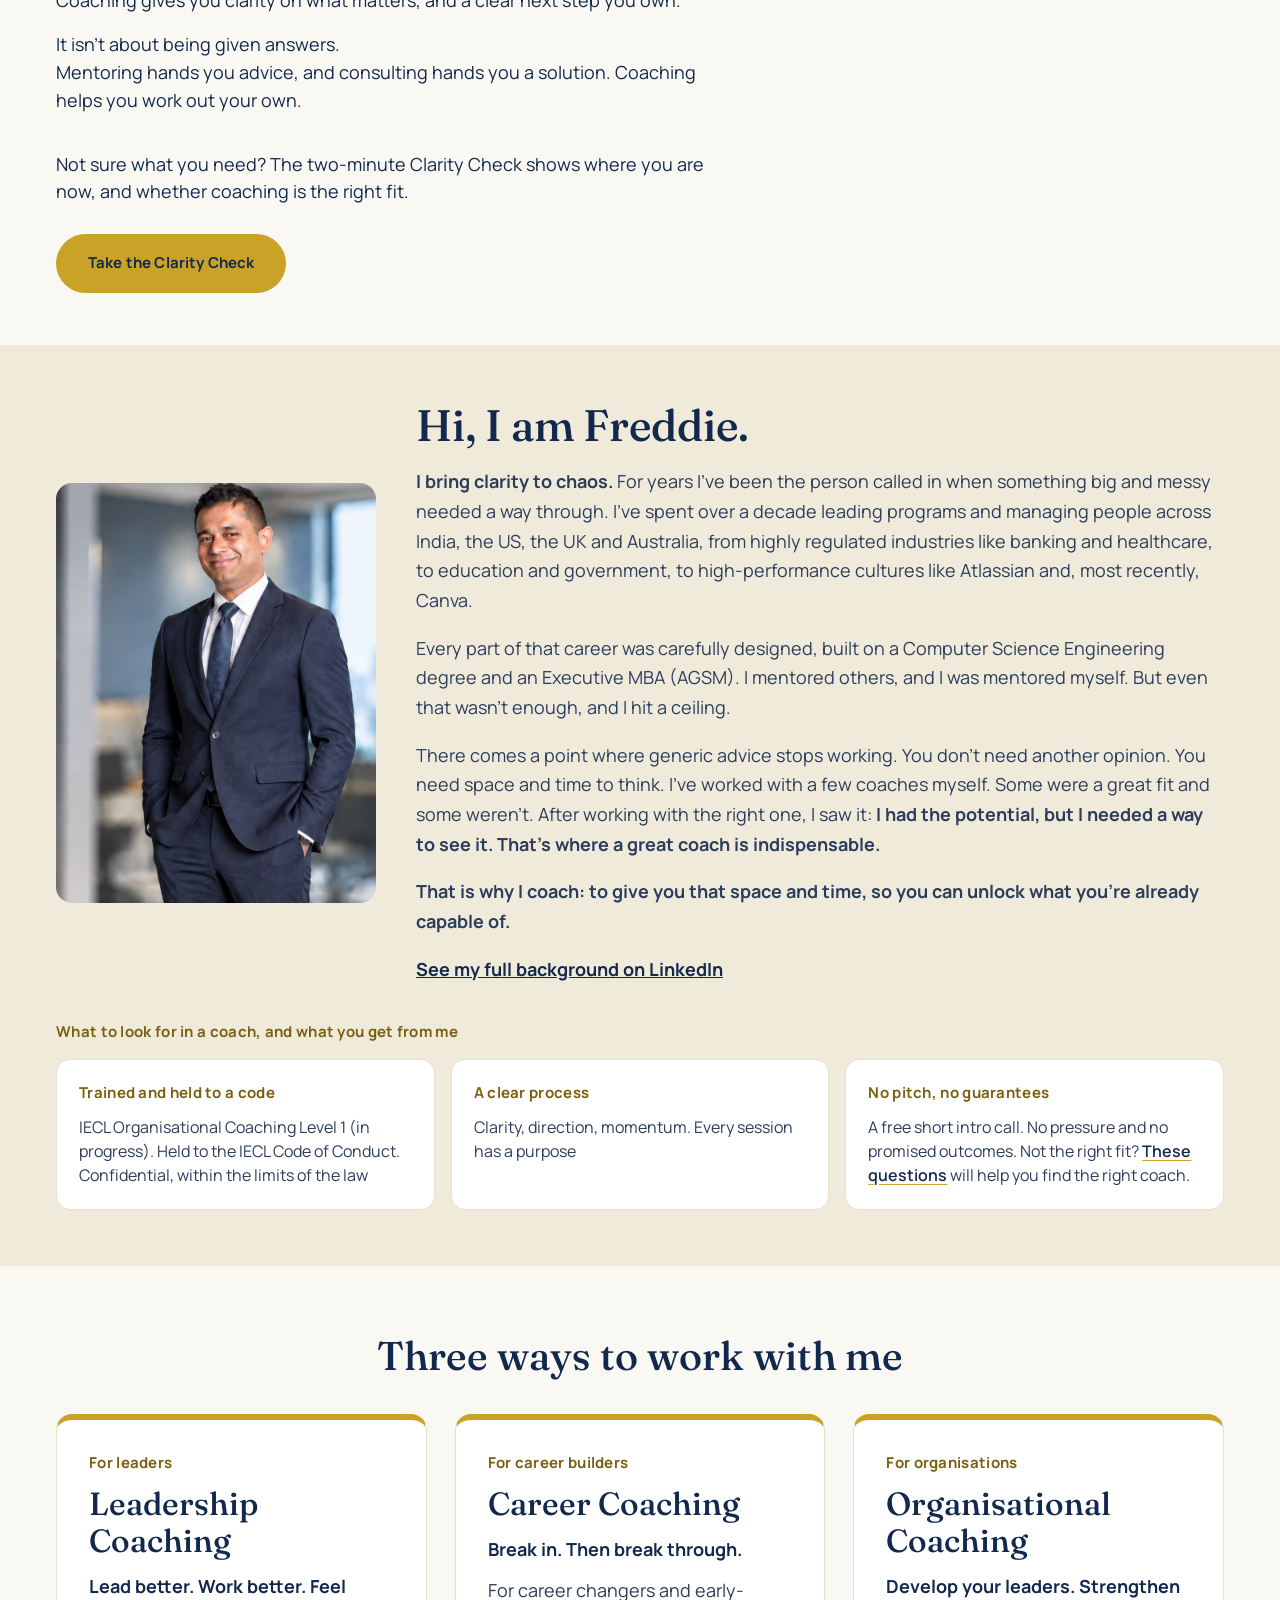
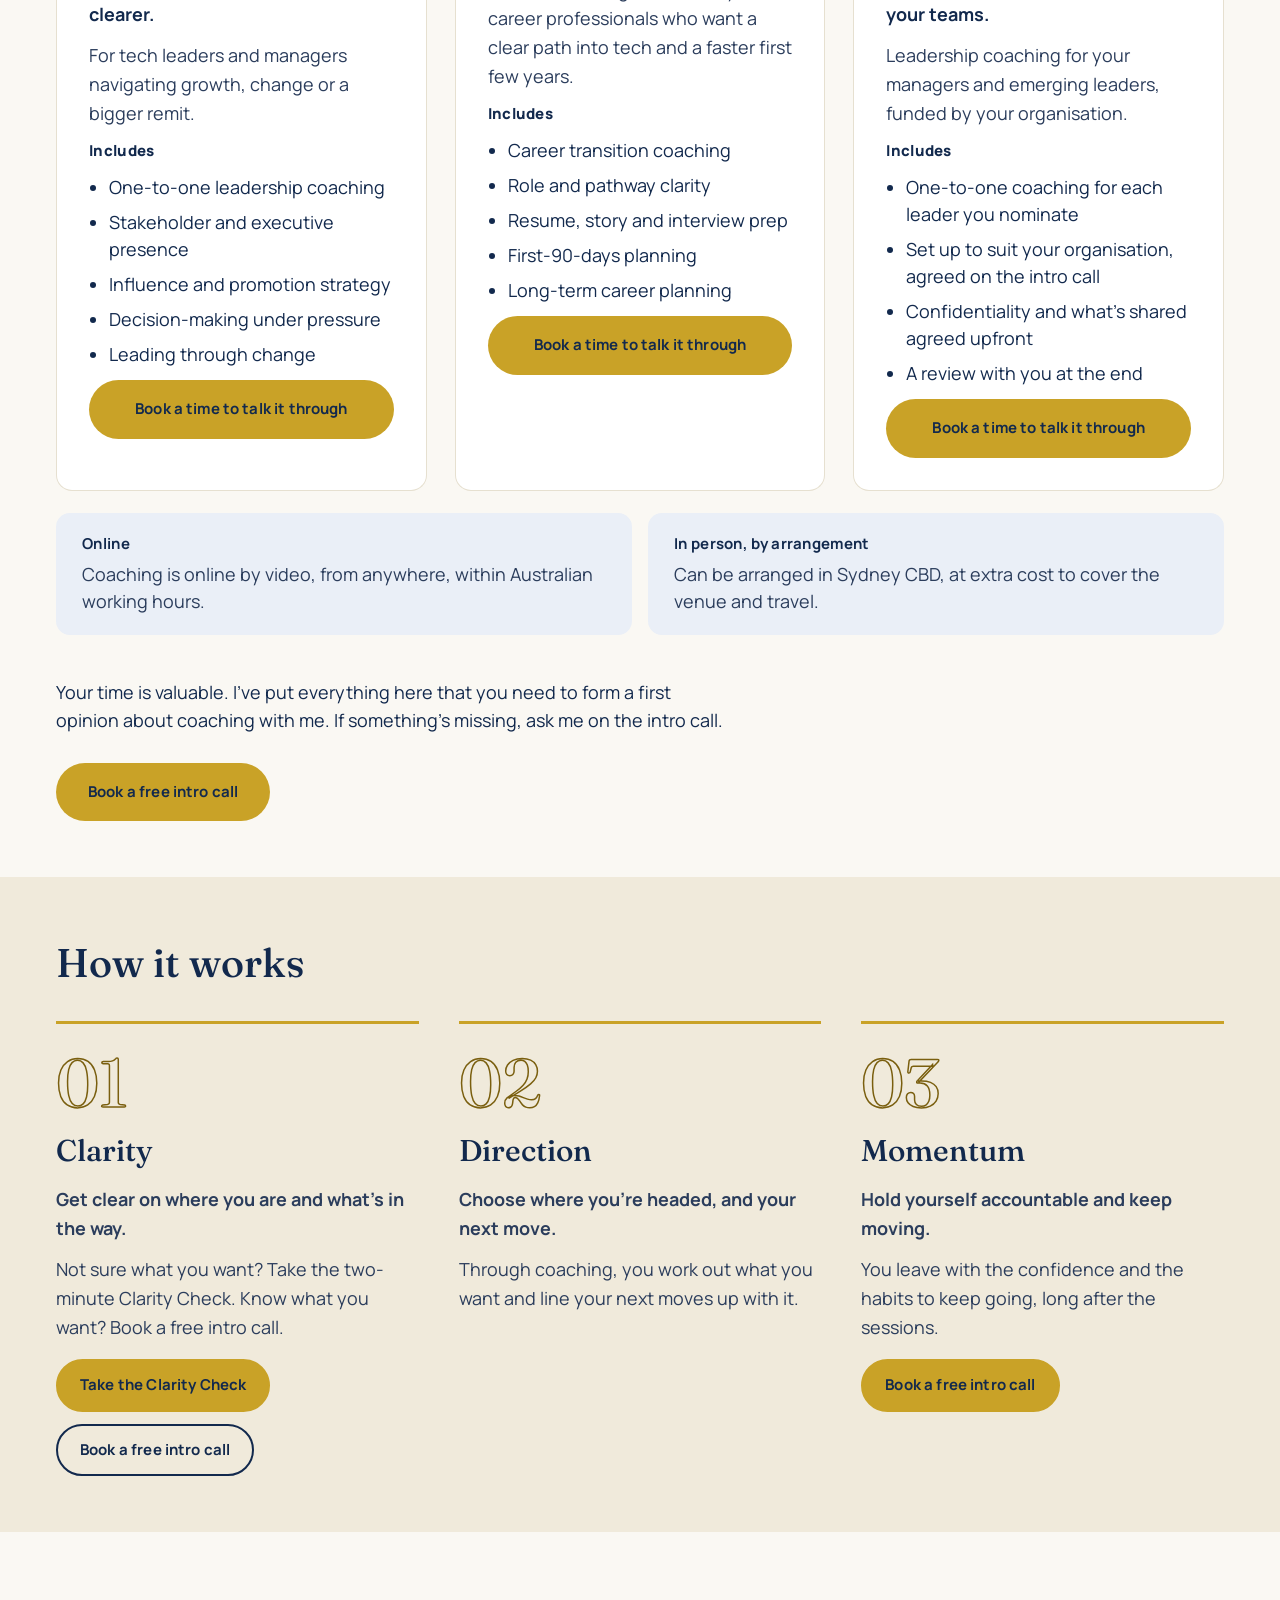
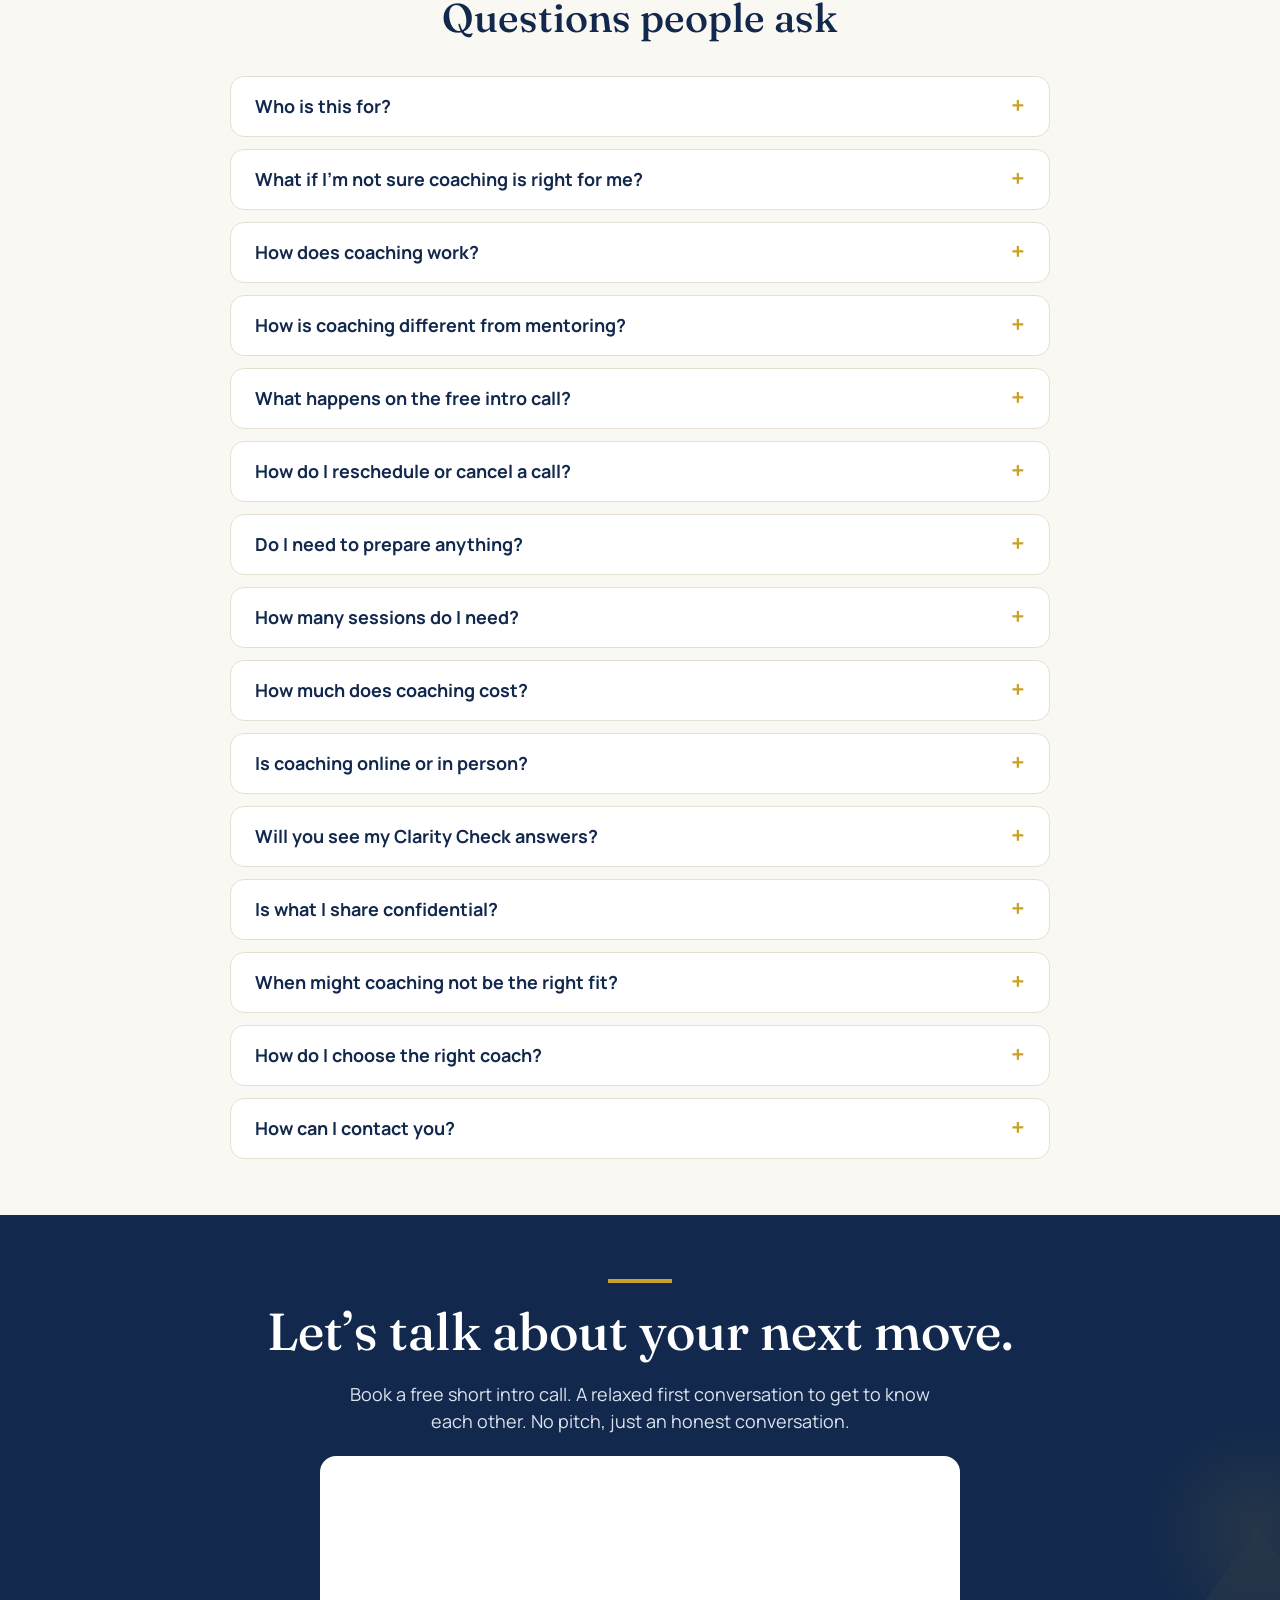
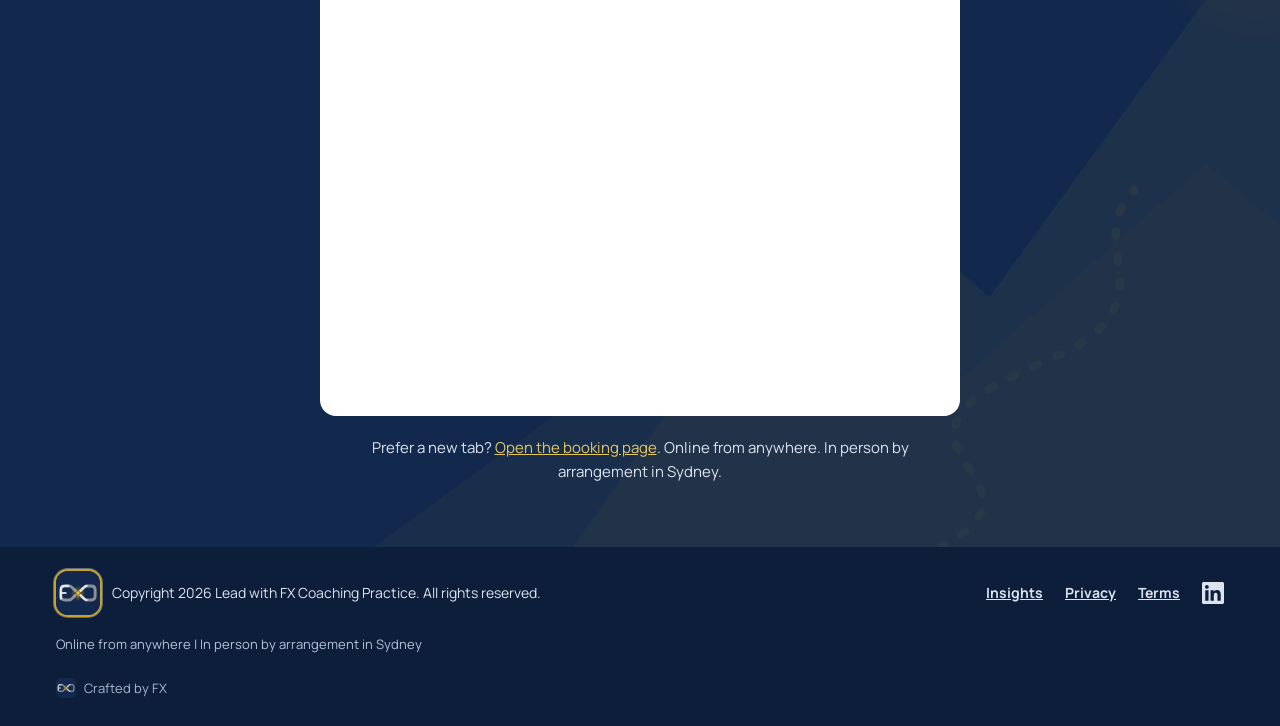
==== commit bc06289e: "Match Clarity Check and intro call buttons; match story line spacing to the rest of the body text Co" ====
--- a/index.html
+++ b/index.html
@@ -100,7 +100,7 @@
     <p class="diff-note">Coaching gives you clarity on what matters, and a clear next step you own.</p>
     <p class="diff-note">It isn&rsquo;t about being given answers.<br>Mentoring hands you advice, and consulting hands you a solution. Coaching helps you work out your own.</p>
     <p class="diff-note diff-gap">Not sure what you need? The two-minute Clarity Check shows where you are now, and whether coaching is the right fit.</p>
-    <div class="diff-cta"><a class="btn btn-outline" href="quiz.html">Take the Clarity Check</a></div>
+    <div class="diff-cta"><a class="btn btn-gold" href="quiz.html">Take the Clarity Check</a></div>
   </div>
 </section>
 
--- a/styles.css
+++ b/styles.css
@@ -25,10 +25,10 @@
 /* Buttons */
 .btn{display:inline-block;text-decoration:none;font-weight:800;letter-spacing:.06em;font-size:15px;padding:18px 32px;border-radius:999px;text-align:center;transition:opacity .15s}
 .btn:hover{opacity:.9}
-.btn-sm{font-size:13px;padding:13px 22px}
+.btn-sm{font-size:15px;padding:13px 22px}
 .btn-gold{background:var(--gold);color:var(--navy)}
-.btn-navy{background:var(--navy);color:#fff;font-size:14px;padding:16px 24px;margin-top:auto}
-.btn-outline{border:2px solid var(--ink);color:var(--ink);font-size:14px;padding:14px 26px;align-self:flex-start}
+.btn-navy{background:var(--navy);color:#fff;font-size:15px;padding:16px 24px;margin-top:auto}
+.btn-outline{border:2px solid var(--ink);color:var(--ink);font-size:15px;padding:14px 26px;align-self:flex-start}
 .btn:focus-visible,a:focus-visible{outline:3px solid var(--gold);outline-offset:3px}
 
 /* Labels */
@@ -50,7 +50,7 @@
 .hero::before{content:"";position:absolute;inset:0;background:url(hero-bg.svg) center/cover no-repeat;opacity:.16;pointer-events:none}
 .hero-inner{position:relative;padding-top:44px;padding-bottom:52px;display:flex;flex-direction:column;gap:20px;align-items:flex-start}
 .hero h1{font-size:52px;line-height:1.08;max-width:760px}
-.hero-sub{font-size:21px;line-height:1.5;max-width:680px;color:var(--on-navy)}
+.hero-sub{font-size:18px;line-height:1.5;max-width:680px;color:var(--on-navy)}
 
 /* Statement */
 .statement{padding:96px 0}
@@ -61,7 +61,7 @@
 .story{background:var(--sand)}
 .story-inner{padding-top:96px;padding-bottom:96px;display:flex;flex-wrap:wrap;gap:64px}
 .story-heading{flex:1 1 320px;font-size:46px;line-height:1.1}
-.story-body{flex:1.6 1 440px;display:flex;flex-direction:column;gap:20px;font-size:18px;line-height:1.65;color:var(--ink-soft)}
+.story-body{flex:1.6 1 440px;display:flex;flex-direction:column;gap:20px;font-size:18px;line-height:1.55;color:var(--ink-soft)}
 .story-body .strong{font-weight:800;color:var(--ink)}
 
 /* Coaching */
@@ -72,11 +72,11 @@
 .card{flex:1 1 400px;min-width:0;background:var(--card);border:1px solid var(--line);border-top:6px solid var(--gold);border-radius:16px;padding:44px 40px;display:flex;flex-direction:column;gap:16px}
 .card h3{font-size:32px;line-height:1.15}
 .card .tagline{font-size:18px;font-weight:700;color:var(--ink)}
-.card p{font-size:16px;line-height:1.6;color:var(--ink-soft)}
+.card p{font-size:18px;line-height:1.6;color:var(--ink-soft)}
 .includes{font-size:13px;font-weight:800;letter-spacing:.08em;text-transform:uppercase}
-.card ul{margin:0;padding-left:20px;display:flex;flex-direction:column;gap:8px;font-size:16px}
+.card ul{margin:0;padding-left:20px;display:flex;flex-direction:column;gap:8px;font-size:18px}
 .meet{display:flex;flex-wrap:wrap;gap:20px;margin-top:32px}
-.meet-card{flex:1 1 360px;background:#EAEFF7;border-radius:14px;padding:28px 32px;display:flex;flex-direction:column;gap:6px;font-size:17px;color:var(--ink-soft)}
+.meet-card{flex:1 1 360px;background:#EAEFF7;border-radius:14px;padding:28px 32px;display:flex;flex-direction:column;gap:6px;font-size:18px;color:var(--ink-soft)}
 .meet-card .label{color:var(--ink)}
 
 /* Method */
@@ -86,7 +86,7 @@
 .num{font-size:14px;font-weight:800;letter-spacing:.14em;color:var(--gold)}
 .step h3{font-size:30px}
 .step-lead{font-weight:700;color:#fff}
-.step p{font-size:16px;line-height:1.6;color:var(--on-navy)}
+.step p{font-size:18px;line-height:1.6;color:var(--on-navy)}
 
 /* About */
 .about{padding:96px 0}
@@ -101,14 +101,14 @@
 .proof{background:var(--sand);padding:96px 0}
 .quote{flex:1 1 300px;min-width:0;background:var(--card);border-radius:16px;padding:32px;display:flex;flex-direction:column;gap:16px}
 .quote-head{font-family:'Fraunces',Georgia,serif;font-size:24px}
-.quote p{font-size:16px;line-height:1.6;color:var(--ink-soft);font-style:italic}
+.quote p{font-size:18px;line-height:1.6;color:var(--ink-soft);font-style:italic}
 
 /* CTA */
 .cta{background:var(--navy);color:#fff;position:relative;overflow:hidden}
 .cta::before{content:"";position:absolute;inset:0;background:url(hero-bg.svg) center bottom/cover no-repeat;opacity:.12;pointer-events:none}
 .cta-inner{position:relative;padding-top:104px;padding-bottom:104px;display:flex;flex-direction:column;gap:28px;align-items:center;text-align:center}
 .cta h2{font-size:52px;line-height:1.1;max-width:800px}
-.cta p{font-size:20px;line-height:1.55;max-width:620px;color:var(--on-navy)}
+.cta p{font-size:18px;line-height:1.55;max-width:620px;color:var(--on-navy)}
 .cta p.small{font-size:15px}
 
 /* Footer */
@@ -144,9 +144,9 @@
 .faq details{background:var(--card);border:1px solid var(--line);border-radius:14px;padding:0 24px}
 .faq summary{cursor:pointer;list-style:none;padding:20px 0;font-weight:700;font-size:18px;color:var(--ink);display:flex;justify-content:space-between;gap:16px}
 .faq summary::-webkit-details-marker{display:none}
-.faq summary::after{content:"+";color:var(--gold-text);font-size:24px;line-height:1}
+.faq summary::after{content:"+";color:#C9A227;font-size:24px;line-height:1}
 .faq details[open] summary::after{content:"\2212"}
-.faq details p{padding:0 0 22px;font-size:17px;line-height:1.65;color:var(--ink-soft)}
+.faq details p{padding:0 0 22px;font-size:18px;line-height:1.65;color:var(--ink-soft)}
 .calendly-card{width:100%;max-width:640px;background:#fff;border-radius:16px;overflow:hidden}
 .alt-link{color:#E3C766;text-decoration:underline}
 @media (max-width:900px){.faq-inner{padding-top:64px;padding-bottom:64px}.faq summary{font-size:16px}}
@@ -158,7 +158,7 @@
 
 @media (min-width:900px){
   .hero h1{font-size:clamp(30px,4.2vw,52px);max-width:none;white-space:nowrap}
-  .hero-sub{font-size:clamp(14px,1.7vw,21px);max-width:none;white-space:nowrap}
+  .hero-sub{font-size:clamp(15px,1.6vw,18px);max-width:none;white-space:nowrap}
 }
 
 .diff{background:var(--sand);padding:88px 0}
@@ -182,7 +182,7 @@
 .skip:focus{left:8px}
 .doc-inner{max-width:820px;padding-top:72px;padding-bottom:96px}
 .doc h1{font-size:44px;margin-bottom:8px}.doc h2{font-size:26px;margin:36px 0 10px}
-.doc p,.doc li{font-size:17px;line-height:1.7;color:var(--ink-soft)}.doc ul{padding-left:22px;display:flex;flex-direction:column;gap:10px}
+.doc p,.doc li{font-size:18px;line-height:1.7;color:var(--ink-soft)}.doc ul{padding-left:22px;display:flex;flex-direction:column;gap:10px}
 .doc a:not(.btn){color:var(--ink);text-decoration-color:var(--gold);text-underline-offset:3px;font-weight:600}
 .doc-meta{font-size:14px!important;color:#5a6b86!important}
 .doc .btn{margin-top:28px;display:inline-block}
@@ -191,7 +191,7 @@
 .q-panel{display:flex;flex-direction:column;gap:24px}
 .q-panel[hidden]{display:none}
 .quiz h1,.quiz h2{font-size:clamp(30px,5vw,48px);line-height:1.1}
-.q-lead{font-size:20px;line-height:1.55;color:var(--on-navy);margin:0}
+.q-lead{font-size:18px;line-height:1.55;color:var(--on-navy);margin:0}
 .q-top{display:flex;flex-direction:column;gap:10px}
 .q-count{font-size:13px;letter-spacing:.14em;text-transform:uppercase;color:var(--gold);font-weight:800}
 .q-bar{height:6px;background:rgba(255,255,255,.18);border-radius:999px;overflow:hidden}
@@ -282,7 +282,7 @@
 .quiz .btn-outline{background:transparent;cursor:pointer}
 
 /* insights */
-.doc .lead{font-size:19px;color:var(--ink-soft);margin-bottom:28px}
+.doc .lead{font-size:18px;color:var(--ink-soft);margin-bottom:28px}
 .posts{display:flex;flex-direction:column;gap:16px}
 .post-card{display:block;text-decoration:none;background:var(--card);border:1px solid var(--line);border-left:5px solid var(--gold);border-radius:14px;padding:22px 26px}
 .post-card h2{margin:0 0 6px;font-size:24px;color:var(--ink)}
@@ -311,7 +311,7 @@
   .navjs .nav-toggle{order:3;margin-right:-10px}
   .navjs .nav.open .nav-links{flex:0 0 100%;order:4;flex-direction:column;align-items:stretch;gap:0;padding:4px 0 12px;max-height:calc(100vh - 80px);overflow-y:auto;border-top:1px solid var(--line)}
   .navjs .nav.open .nav-links a:not(.btn){display:block;padding:16px 4px;font-size:15px;border-bottom:1px solid var(--line);background:none}
-  .navjs .nav.open .nav-links a.btn{display:block;text-align:center;margin-top:14px;padding:16px 22px;font-size:14px}
+  .navjs .nav.open .nav-links a.btn{display:block;text-align:center;margin-top:14px;padding:16px 22px;font-size:15px}
   .nav-links{gap:12px}
 }
 @media (max-width:900px){
@@ -319,7 +319,7 @@
   .navjs .nav.open .nav-inner{flex-wrap:wrap}
   .navjs .nav .nav-inner.wrap{padding-left:16px;padding-right:16px}
   .navjs .nav .brand{min-width:0;gap:10px}
-  .navjs .nav-links a.btn{padding:11px 16px;font-size:12px;white-space:nowrap}
+  .navjs .nav-links a.btn{padding:11px 16px;font-size:14px;white-space:nowrap}
   .navjs .nav-toggle{margin-right:-8px;flex:0 0 48px}
 }
 @media (max-width:360px){.navjs .brand-name{font-size:16px}}
@@ -327,7 +327,7 @@
 
 /* report flow */
 .r-offer{border:3px solid var(--gold)}
-.r-offer ul{margin:10px 0 0;padding-left:20px;font-size:17px;line-height:1.6;color:var(--ink-soft)}
+.r-offer ul{margin:10px 0 0;padding-left:20px;font-size:18px;line-height:1.6;color:var(--ink-soft)}
 .r-offer .btn{margin-top:6px}
 .r-small{font-size:14px;color:var(--ink-soft);margin-left:12px}
 .rp-form{display:flex;flex-direction:column;gap:10px;max-width:560px}
@@ -356,17 +356,17 @@
   .navjs .nav-toggle{display:flex;order:3;margin-right:-8px;flex:0 0 48px}
   .navjs .nav-links{order:2;gap:12px}
   .navjs .nav-links a:not(.btn){display:none}
-  .navjs .nav-links a.btn{padding:11px 16px;font-size:12px;white-space:nowrap}
+  .navjs .nav-links a.btn{padding:11px 16px;font-size:14px;white-space:nowrap}
   .navjs .nav.open .nav-links{flex:0 0 100%;order:4;flex-direction:column;flex-wrap:nowrap;align-items:stretch;gap:0;padding:4px 0 12px;max-height:calc(100vh - 80px);overflow-y:auto;border-top:1px solid var(--line)}
   .navjs .nav.open .nav-links a:not(.btn){display:block;padding:16px 4px;font-size:15px;letter-spacing:.08em;border-bottom:1px solid var(--line);background:none}
-  .navjs .nav.open .nav-links a.btn{display:block;text-align:center;margin-top:14px;padding:16px 22px;font-size:14px}
+  .navjs .nav.open .nav-links a.btn{display:block;text-align:center;margin-top:14px;padding:16px 22px;font-size:15px}
 }
 
 /* Home page notes and calls to action */
-.diff-note{margin:0 0 16px;font-size:21px;line-height:1.55;color:var(--ink);text-align:left;max-width:680px}
+.diff-note{margin:0 0 16px;font-size:18px;line-height:1.55;color:var(--ink);text-align:left;max-width:680px}
 .diff-gap{margin-top:36px}
 .diff-cta{margin-top:28px;text-align:left}
-.time-note{margin:44px auto 0 0;max-width:720px;font-size:19px;line-height:1.55;color:var(--ink);text-align:left;text-wrap:balance}
+.time-note{margin:44px auto 0 0;max-width:720px;font-size:18px;line-height:1.55;color:var(--ink);text-align:left;text-wrap:balance}
 .hero-by{margin:4px 0 0;font-size:16px;letter-spacing:.01em;color:var(--on-navy);opacity:.9}
 .eyebrow.again{margin-top:48px}
 .about .eyebrow.again{margin-top:36px}
@@ -376,8 +376,8 @@
 /* Tone: sentence case, lighter headings, warmer sections */
 h1,h2,h3{font-weight:400}
 .nav-links{font-size:15px;font-weight:700;letter-spacing:.01em;text-transform:none;gap:24px}
-.nav-links a.btn,.btn-sm{letter-spacing:.01em;font-size:14px}
-.btn{letter-spacing:.01em;font-weight:700;font-size:16px}
+.nav-links a.btn,.btn-sm{letter-spacing:.01em;font-size:15px}
+.btn{letter-spacing:.01em;font-weight:700;font-size:15px}
 .label,.eyebrow{text-transform:none;letter-spacing:.02em;font-size:15px;font-weight:700}
 .includes{text-transform:none;letter-spacing:.02em;font-size:15px}
 .diff .section-title{text-align:left}
@@ -415,7 +415,7 @@
 .glass h1{font-size:46px}
 @media (max-width:900px){.glass h1{font-size:34px}}
 .glass h1,.glass .hero-sub{white-space:normal;max-width:100%}
-.glass .hero-sub{font-size:20px}
+.glass .hero-sub{font-size:18px}
 @media (max-width:700px){.creds.six .cred{flex:1 1 100%}.cred{overflow-wrap:anywhere}}
 h1,h2,h3,.brand-name,.statement-text,.quote-head,.quote-after,.quiz legend,.method .num{font-variation-settings:"WONK" 0}
 /* Hero: own photo */
@@ -474,8 +474,6 @@
   :root:not([data-theme="light"]) .doc-meta{color:#9FB0CA!important}
   :root:not([data-theme="light"]) .calendly-card{background:#fff}
   :root:not([data-theme="light"]) .nav-toggle span{background:#EAEFF7}
-  :root:not([data-theme="light"]) .btn-navy{box-shadow:inset 0 0 0 1px rgba(220,227,239,.35)}
-  :root:not([data-theme="light"]) .btn-navy:hover{box-shadow:inset 0 0 0 1px rgba(220,227,239,.35),0 8px 18px rgba(0,0,0,.18)}
 }
 :root[data-theme="dark"]{color-scheme:dark;--ink:#EAEFF7;--card:#16294B;--ivory:#0B1730;--sand:#10203D;--line:#2A3C5F;--ink-soft:#B9C6DC;--gold-text:#E3C766}
 :root[data-theme="dark"] .quiz{color-scheme:light;--ink:#12294D;--card:#fff;--ink-soft:#2B3D5C;--line:#E6E0D0;--gold-text:#7A5F0F}
@@ -486,8 +484,6 @@
 :root[data-theme="dark"] .doc-meta{color:#9FB0CA!important}
 :root[data-theme="dark"] .calendly-card{background:#fff}
 :root[data-theme="dark"] .nav-toggle span{background:#EAEFF7}
-:root[data-theme="dark"] .btn-navy{box-shadow:inset 0 0 0 1px rgba(220,227,239,.35)}
-:root[data-theme="dark"] .btn-navy:hover{box-shadow:inset 0 0 0 1px rgba(220,227,239,.35),0 8px 18px rgba(0,0,0,.18)}
 
 /* Theme switch (Auto / Light / Dark) */
 .theme-switch{display:inline-flex;flex:0 0 auto}
@@ -541,8 +537,8 @@
   .navjs .nav.open .theme-switch{order:5;margin-right:auto}
   .navjs .nav.open .nav-links{order:6}
 }
-.step-actions{display:flex;flex-wrap:wrap;gap:12px;margin-top:6px}.step-actions .btn-outline{align-self:auto;padding:11px 20px;font-size:13px}
-.step-actions .btn{padding:13px 22px;font-size:13px;border:2px solid var(--gold)}.step-actions .btn-outline{border-color:var(--ink)}
+.step-actions{display:flex;flex-wrap:wrap;gap:12px;margin-top:6px}.step-actions .btn-outline{align-self:auto;padding:11px 20px;font-size:15px}
+.step-actions .btn{padding:13px 22px;font-size:15px;border:2px solid var(--gold)}.step-actions .btn-outline{border-color:var(--ink)}
 .footer-social{display:inline-flex;align-items:center}.footer-social svg{display:block}
 .faq-list details[id]{scroll-margin-top:120px}
 .msgbox{margin-top:16px}
